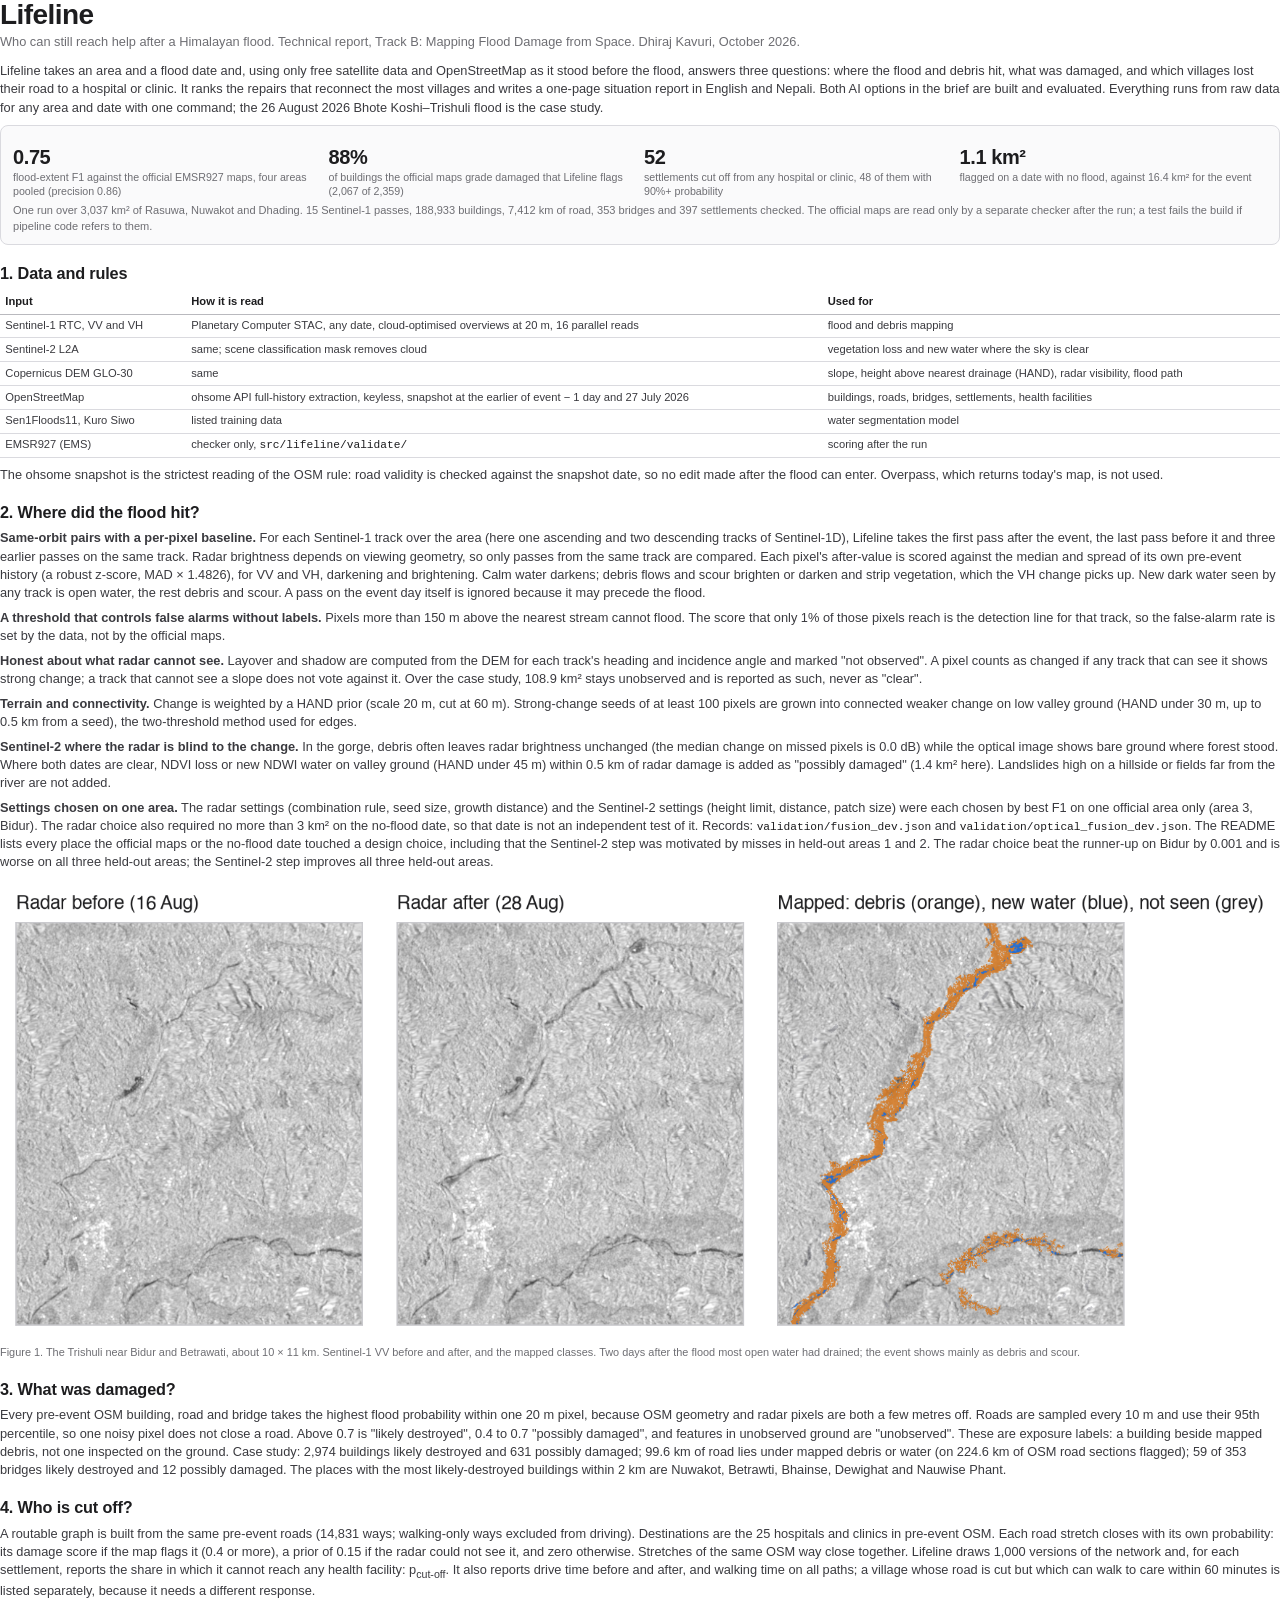
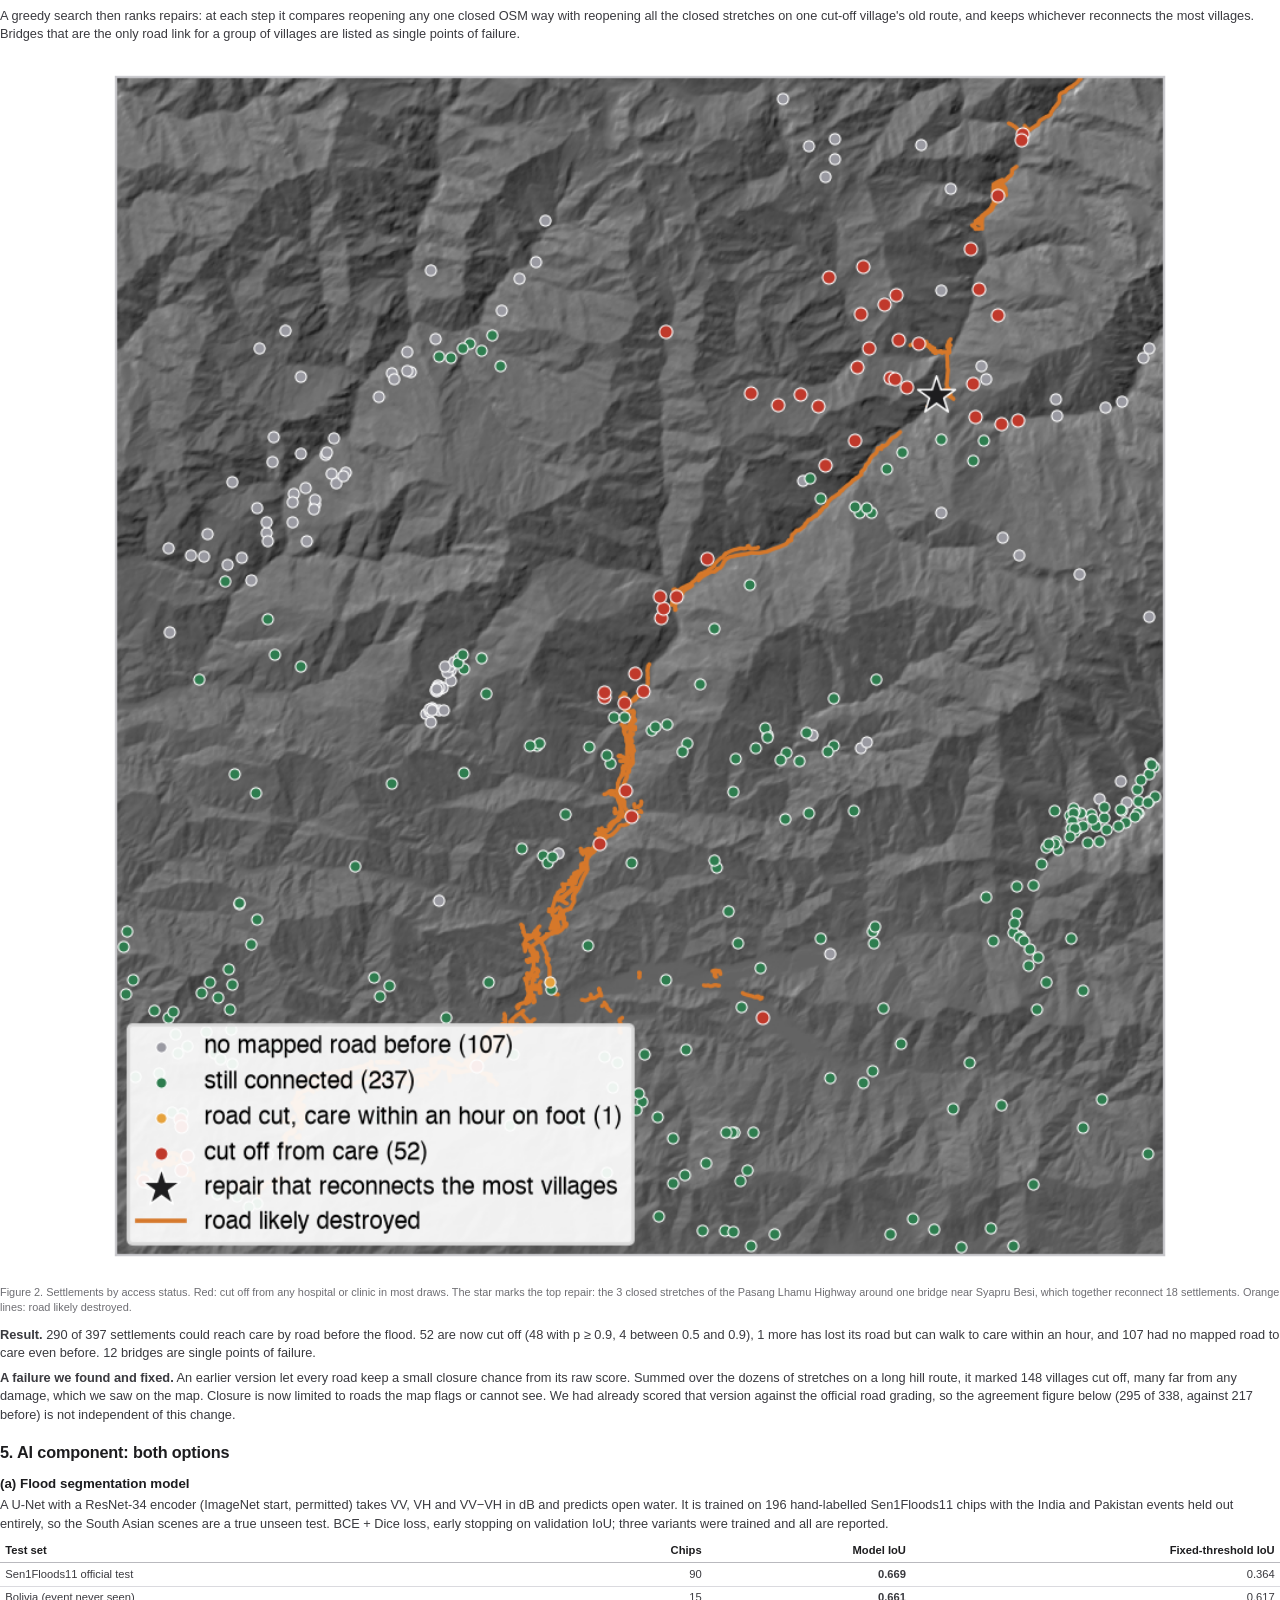
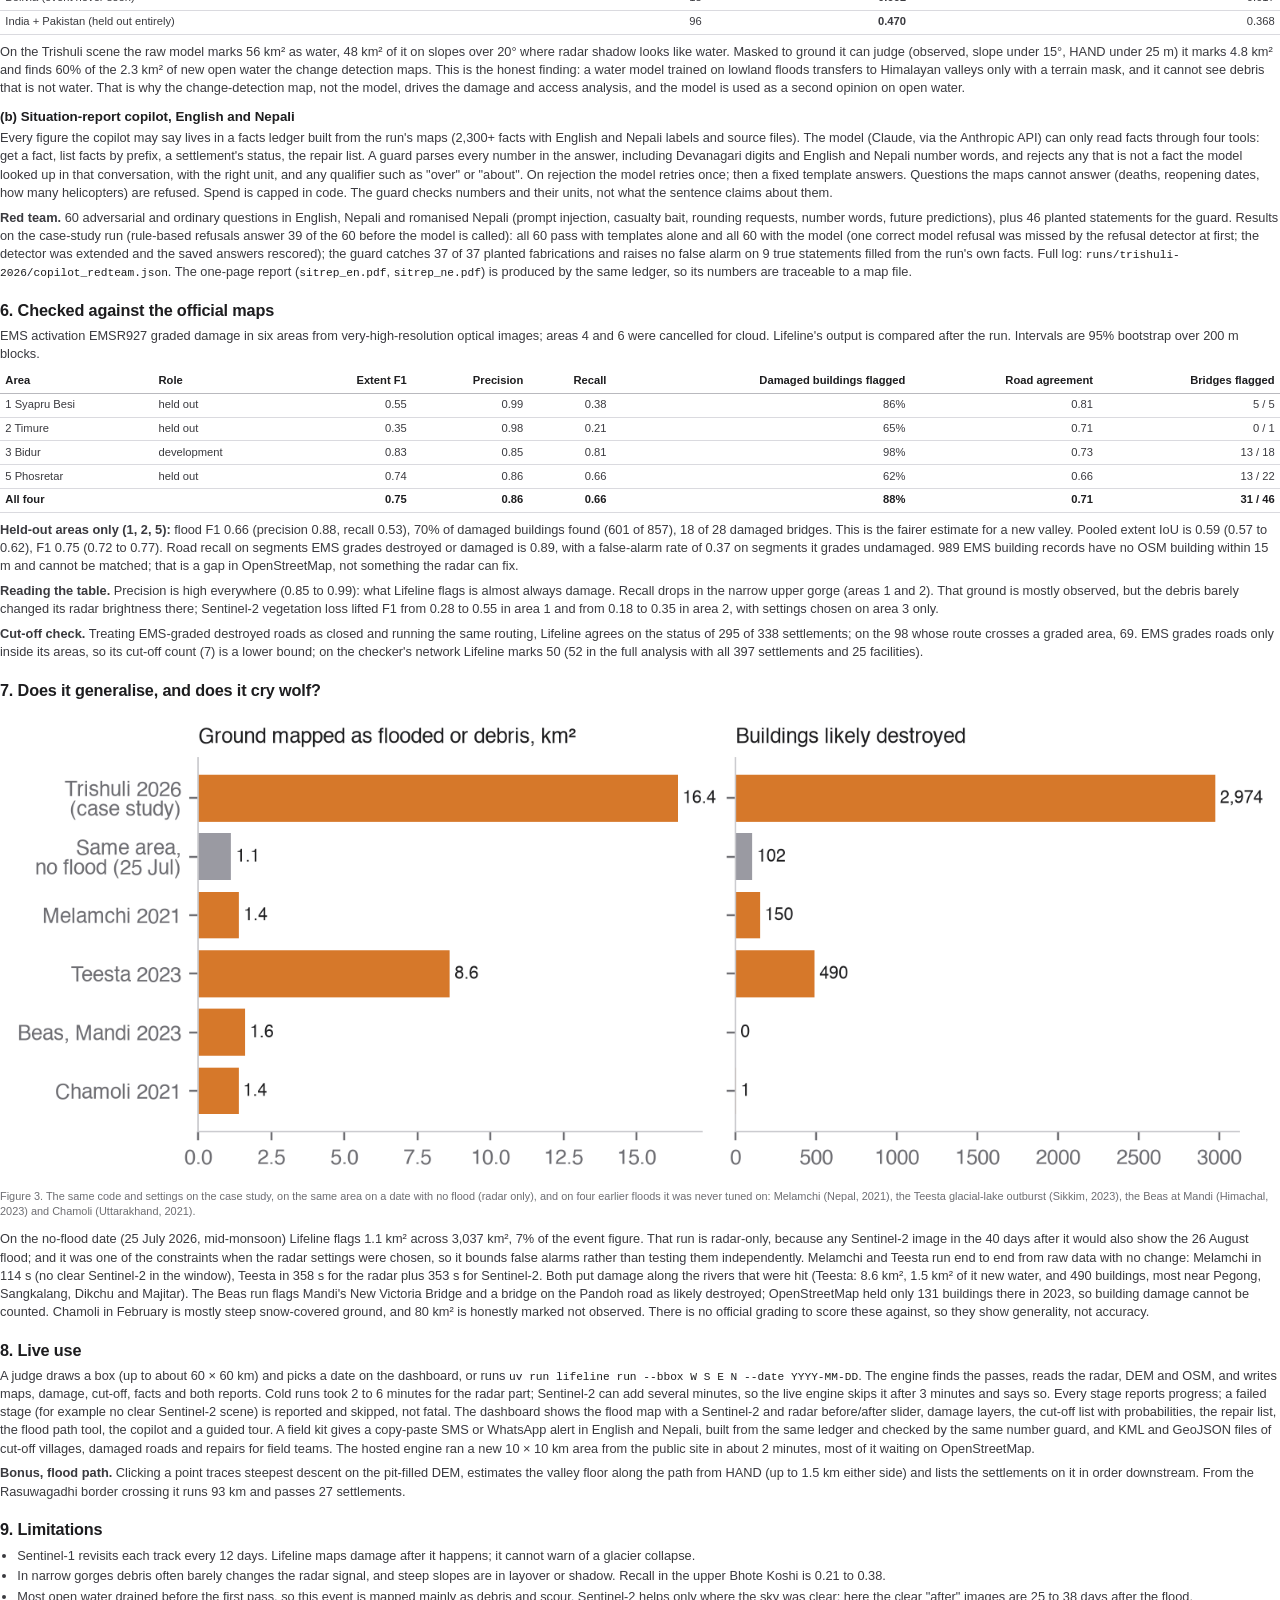
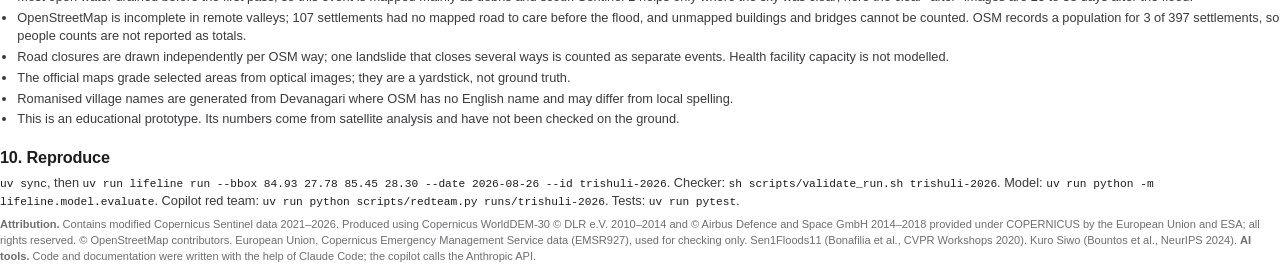
==== docs/report/REPORT.html @ 63964132 "Report and Q&A: Beas and Chamoli runs, field kit, hosted live run" ====
<!doctype html>
<html lang="en">
<head>
<meta charset="utf-8">
<title>Lifeline: technical report</title>
<style>
  @page { size: A4; margin: 15mm 16mm 15mm 16mm; }
  :root { --ink:#1D1D1F; --ink2:#3A3A3F; --muted:#6E6E73; --line:#DADADF; --accent:#B8611C; }
  * { box-sizing: border-box; }
  body { font: 9.6pt/1.42 "Helvetica Neue", Helvetica, Arial, sans-serif; color: var(--ink2); margin: 0; }
  h1 { font-size: 21pt; line-height: 1.05; letter-spacing: -.02em; color: var(--ink); margin: 0 0 3pt; }
  h2 { font-size: 12.2pt; color: var(--ink); margin: 13pt 0 4pt; letter-spacing: -.01em; }
  h3 { font-size: 10pt; color: var(--ink); margin: 8pt 0 2pt; }
  p { margin: 0 0 5pt; }
  ul { margin: 0 0 5pt; padding-left: 13pt; }
  li { margin: 0 0 2pt; }
  .sub { color: var(--muted); font-size: 9.6pt; margin-bottom: 8pt; }
  .box { border: 1px solid var(--line); border-radius: 6pt; padding: 7pt 9pt; margin: 6pt 0 8pt; background: #FAFAFB; }
  .kpis { display: grid; grid-template-columns: repeat(4, 1fr); gap: 6pt; margin: 6pt 0 4pt; }
  .kpi b { display: block; font-size: 15pt; color: var(--ink); letter-spacing: -.02em; }
  .kpi span { font-size: 8pt; color: var(--muted); line-height: 1.25; display: block; }
  table { border-collapse: collapse; width: 100%; font-size: 8.4pt; margin: 4pt 0 6pt; }
  th, td { text-align: left; padding: 2.6pt 4pt; border-bottom: 1px solid var(--line); vertical-align: top; }
  th { color: var(--ink); font-weight: 600; border-bottom: 1px solid #B9B9BE; }
  td.n, th.n { text-align: right; font-variant-numeric: tabular-nums; }
  tr.total td { font-weight: 600; color: var(--ink); }
  figure { margin: 6pt 0 8pt; }
  figure img { width: 100%; display: block; }
  figcaption { font-size: 8.2pt; color: var(--muted); margin-top: 3pt; }
  code { font: 8.4pt Menlo, monospace; color: var(--ink); }
  .two { display: grid; grid-template-columns: 1fr 1fr; gap: 12pt; }
  .page { break-before: page; }
  .small { font-size: 8.3pt; color: var(--muted); }
</style>
</head>
<body>

<h1>Lifeline</h1>
<div class="sub">Who can still reach help after a Himalayan flood. Technical report, Track B: Mapping Flood Damage from Space. Dhiraj Kavuri, October 2026.</div>

<p>Lifeline takes an area and a flood date and, using only free satellite data and OpenStreetMap as it stood before the flood, answers three questions: where the flood and debris hit, what was damaged, and which villages lost their road to a hospital or clinic. It ranks the repairs that reconnect the most villages and writes a one-page situation report in English and Nepali. Both AI options in the brief are built and evaluated. Everything runs from raw data for any area and date with one command; the 26 August 2026 Bhote Koshi–Trishuli flood is the case study.</p>

<div class="box">
  <div class="kpis">
    <div class="kpi"><b>0.75</b><span>flood-extent F1 against the official EMSR927 maps, four areas pooled (precision 0.86)</span></div>
    <div class="kpi"><b>88%</b><span>of buildings the official maps grade damaged that Lifeline flags (2,067 of 2,359)</span></div>
    <div class="kpi"><b>52</b><span>settlements cut off from any hospital or clinic, 48 of them with 90%+ probability</span></div>
    <div class="kpi"><b>1.1 km²</b><span>flagged on a date with no flood, against 16.4 km² for the event</span></div>
  </div>
  <p class="small" style="margin:0">One run over 3,037 km² of Rasuwa, Nuwakot and Dhading. 15 Sentinel-1 passes, 188,933 buildings, 7,412 km of road, 353 bridges and 397 settlements checked. The official maps are read only by a separate checker after the run; a test fails the build if pipeline code refers to them.</p>
</div>

<h2>1. Data and rules</h2>
<table>
  <tr><th>Input</th><th>How it is read</th><th>Used for</th></tr>
  <tr><td>Sentinel-1 RTC, VV and VH</td><td>Planetary Computer STAC, any date, cloud-optimised overviews at 20 m, 16 parallel reads</td><td>flood and debris mapping</td></tr>
  <tr><td>Sentinel-2 L2A</td><td>same; scene classification mask removes cloud</td><td>vegetation loss and new water where the sky is clear</td></tr>
  <tr><td>Copernicus DEM GLO-30</td><td>same</td><td>slope, height above nearest drainage (HAND), radar visibility, flood path</td></tr>
  <tr><td>OpenStreetMap</td><td>ohsome API full-history extraction, keyless, snapshot at the earlier of event − 1 day and 27 July 2026</td><td>buildings, roads, bridges, settlements, health facilities</td></tr>
  <tr><td>Sen1Floods11, Kuro Siwo</td><td>listed training data</td><td>water segmentation model</td></tr>
  <tr><td>EMSR927 (EMS)</td><td>checker only, <code>src/lifeline/validate/</code></td><td>scoring after the run</td></tr>
</table>
<p>The ohsome snapshot is the strictest reading of the OSM rule: road validity is checked against the snapshot date, so no edit made after the flood can enter. Overpass, which returns today's map, is not used.</p>

<h2>2. Where did the flood hit?</h2>
<p><b>Same-orbit pairs with a per-pixel baseline.</b> For each Sentinel-1 track over the area (here one ascending and two descending tracks of Sentinel-1D), Lifeline takes the first pass after the event, the last pass before it and three earlier passes on the same track. Radar brightness depends on viewing geometry, so only passes from the same track are compared. Each pixel's after-value is scored against the median and spread of its own pre-event history (a robust z-score, MAD × 1.4826), for VV and VH, darkening and brightening. Calm water darkens; debris flows and scour brighten or darken and strip vegetation, which the VH change picks up. New dark water seen by any track is open water, the rest debris and scour. A pass on the event day itself is ignored because it may precede the flood.</p>
<p><b>A threshold that controls false alarms without labels.</b> Pixels more than 150 m above the nearest stream cannot flood. The score that only 1% of those pixels reach is the detection line for that track, so the false-alarm rate is set by the data, not by the official maps.</p>
<p><b>Honest about what radar cannot see.</b> Layover and shadow are computed from the DEM for each track's heading and incidence angle and marked "not observed". A pixel counts as changed if any track that can see it shows strong change; a track that cannot see a slope does not vote against it. Over the case study, 108.9 km² stays unobserved and is reported as such, never as "clear".</p>
<p><b>Terrain and connectivity.</b> Change is weighted by a HAND prior (scale 20 m, cut at 60 m). Strong-change seeds of at least 100 pixels are grown into connected weaker change on low valley ground (HAND under 30 m, up to 0.5 km from a seed), the two-threshold method used for edges.</p>
<p><b>Sentinel-2 where the radar is blind to the change.</b> In the gorge, debris often leaves radar brightness unchanged (the median change on missed pixels is 0.0 dB) while the optical image shows bare ground where forest stood. Where both dates are clear, NDVI loss or new NDWI water on valley ground (HAND under 45 m) within 0.5 km of radar damage is added as "possibly damaged" (1.4 km² here). Landslides high on a hillside or fields far from the river are not added.</p>
<p><b>Settings chosen on one area.</b> The radar settings (combination rule, seed size, growth distance) and the Sentinel-2 settings (height limit, distance, patch size) were each chosen by best F1 on one official area only (area 3, Bidur). The radar choice also required no more than 3 km² on the no-flood date, so that date is not an independent test of it. Records: <code>validation/fusion_dev.json</code> and <code>validation/optical_fusion_dev.json</code>. The README lists every place the official maps or the no-flood date touched a design choice, including that the Sentinel-2 step was motivated by misses in held-out areas 1 and 2. The radar choice beat the runner-up on Bidur by 0.001 and is worse on all three held-out areas; the Sentinel-2 step improves all three held-out areas.</p>

<figure>
  <img src="../img/fig_flood.png" alt="Radar before and after and the mapped debris along the Trishuli near Bidur">
  <figcaption>Figure 1. The Trishuli near Bidur and Betrawati, about 10 × 11 km. Sentinel-1 VV before and after, and the mapped classes. Two days after the flood most open water had drained; the event shows mainly as debris and scour.</figcaption>
</figure>

<h2>3. What was damaged?</h2>
<p>Every pre-event OSM building, road and bridge takes the highest flood probability within one 20 m pixel, because OSM geometry and radar pixels are both a few metres off. Roads are sampled every 10 m and use their 95th percentile, so one noisy pixel does not close a road. Above 0.7 is "likely destroyed", 0.4 to 0.7 "possibly damaged", and features in unobserved ground are "unobserved". These are exposure labels: a building beside mapped debris, not one inspected on the ground. Case study: 2,974 buildings likely destroyed and 631 possibly damaged; 99.6 km of road lies under mapped debris or water (on 224.6 km of OSM road sections flagged); 59 of 353 bridges likely destroyed and 12 possibly damaged. The places with the most likely-destroyed buildings within 2 km are Nuwakot, Betrawti, Bhainse, Dewighat and Nauwise Phant.</p>

<h2 class="page">4. Who is cut off?</h2>
<p>A routable graph is built from the same pre-event roads (14,831 ways; walking-only ways excluded from driving). Destinations are the 25 hospitals and clinics in pre-event OSM. Each road stretch closes with its own probability: its damage score if the map flags it (0.4 or more), a prior of 0.15 if the radar could not see it, and zero otherwise. Stretches of the same OSM way close together. Lifeline draws 1,000 versions of the network and, for each settlement, reports the share in which it cannot reach any health facility: p<sub>cut-off</sub>. It also reports drive time before and after, and walking time on all paths; a village whose road is cut but which can walk to care within 60 minutes is listed separately, because it needs a different response.</p>
<p>A greedy search then ranks repairs: at each step it compares reopening any one closed OSM way with reopening all the closed stretches on one cut-off village's old route, and keeps whichever reconnects the most villages. Bridges that are the only road link for a group of villages are listed as single points of failure.</p>

<figure>
  <img src="../img/fig_cutoff.png" alt="Cut-off map of settlements" style="width:86%;margin:0 auto">
  <figcaption>Figure 2. Settlements by access status. Red: cut off from any hospital or clinic in most draws. The star marks the top repair: the 3 closed stretches of the Pasang Lhamu Highway around one bridge near Syapru Besi, which together reconnect 18 settlements. Orange lines: road likely destroyed.</figcaption>
</figure>

<p><b>Result.</b> 290 of 397 settlements could reach care by road before the flood. 52 are now cut off (48 with p ≥ 0.9, 4 between 0.5 and 0.9), 1 more has lost its road but can walk to care within an hour, and 107 had no mapped road to care even before. 12 bridges are single points of failure.</p>
<p><b>A failure we found and fixed.</b> An earlier version let every road keep a small closure chance from its raw score. Summed over the dozens of stretches on a long hill route, it marked 148 villages cut off, many far from any damage, which we saw on the map. Closure is now limited to roads the map flags or cannot see. We had already scored that version against the official road grading, so the agreement figure below (295 of 338, against 217 before) is not independent of this change.</p>

<h2>5. AI component: both options</h2>
<h3>(a) Flood segmentation model</h3>
<p>A U-Net with a ResNet-34 encoder (ImageNet start, permitted) takes VV, VH and VV−VH in dB and predicts open water. It is trained on 196 hand-labelled Sen1Floods11 chips with the India and Pakistan events held out entirely, so the South Asian scenes are a true unseen test. BCE + Dice loss, early stopping on validation IoU; three variants were trained and all are reported.</p>
<table>
  <tr><th>Test set</th><th class="n">Chips</th><th class="n">Model IoU</th><th class="n">Fixed-threshold IoU</th></tr>
  <tr><td>Sen1Floods11 official test</td><td class="n">90</td><td class="n"><b>0.669</b></td><td class="n">0.364</td></tr>
  <tr><td>Bolivia (event never seen)</td><td class="n">15</td><td class="n"><b>0.661</b></td><td class="n">0.617</td></tr>
  <tr><td>India + Pakistan (held out entirely)</td><td class="n">96</td><td class="n"><b>0.470</b></td><td class="n">0.368</td></tr>
</table>
<p>On the Trishuli scene the raw model marks 56 km² as water, 48 km² of it on slopes over 20° where radar shadow looks like water. Masked to ground it can judge (observed, slope under 15°, HAND under 25 m) it marks 4.8 km² and finds 60% of the 2.3 km² of new open water the change detection maps. This is the honest finding: a water model trained on lowland floods transfers to Himalayan valleys only with a terrain mask, and it cannot see debris that is not water. That is why the change-detection map, not the model, drives the damage and access analysis, and the model is used as a second opinion on open water.</p>

<h3>(b) Situation-report copilot, English and Nepali</h3>
<p>Every figure the copilot may say lives in a facts ledger built from the run's maps (2,300+ facts with English and Nepali labels and source files). The model (Claude, via the Anthropic API) can only read facts through four tools: get a fact, list facts by prefix, a settlement's status, the repair list. A guard parses every number in the answer, including Devanagari digits and English and Nepali number words, and rejects any that is not a fact the model looked up in that conversation, with the right unit, and any qualifier such as "over" or "about". On rejection the model retries once; then a fixed template answers. Questions the maps cannot answer (deaths, reopening dates, how many helicopters) are refused. Spend is capped in code. The guard checks numbers and their units, not what the sentence claims about them.</p>
<p><b>Red team.</b> 60 adversarial and ordinary questions in English, Nepali and romanised Nepali (prompt injection, casualty bait, rounding requests, number words, future predictions), plus 46 planted statements for the guard. Results on the case-study run (rule-based refusals answer 39 of the 60 before the model is called): all 60 pass with templates alone and all 60 with the model (one correct model refusal was missed by the refusal detector at first; the detector was extended and the saved answers rescored); the guard catches 37 of 37 planted fabrications and raises no false alarm on 9 true statements filled from the run's own facts. Full log: <code>runs/trishuli-2026/copilot_redteam.json</code>. The one-page report (<code>sitrep_en.pdf</code>, <code>sitrep_ne.pdf</code>) is produced by the same ledger, so its numbers are traceable to a map file.</p>

<h2 class="page">6. Checked against the official maps</h2>
<p>EMS activation EMSR927 graded damage in six areas from very-high-resolution optical images; areas 4 and 6 were cancelled for cloud. Lifeline's output is compared after the run. Intervals are 95% bootstrap over 200 m blocks.</p>
<table>
  <tr><th>Area</th><th>Role</th><th class="n">Extent F1</th><th class="n">Precision</th><th class="n">Recall</th><th class="n">Damaged buildings flagged</th><th class="n">Road agreement</th><th class="n">Bridges flagged</th></tr>
  <tr><td>1 Syapru Besi</td><td>held out</td><td class="n">0.55</td><td class="n">0.99</td><td class="n">0.38</td><td class="n">86%</td><td class="n">0.81</td><td class="n">5 / 5</td></tr>
  <tr><td>2 Timure</td><td>held out</td><td class="n">0.35</td><td class="n">0.98</td><td class="n">0.21</td><td class="n">65%</td><td class="n">0.71</td><td class="n">0 / 1</td></tr>
  <tr><td>3 Bidur</td><td>development</td><td class="n">0.83</td><td class="n">0.85</td><td class="n">0.81</td><td class="n">98%</td><td class="n">0.73</td><td class="n">13 / 18</td></tr>
  <tr><td>5 Phosretar</td><td>held out</td><td class="n">0.74</td><td class="n">0.86</td><td class="n">0.66</td><td class="n">62%</td><td class="n">0.66</td><td class="n">13 / 22</td></tr>
  <tr class="total"><td>All four</td><td></td><td class="n">0.75</td><td class="n">0.86</td><td class="n">0.66</td><td class="n">88%</td><td class="n">0.71</td><td class="n">31 / 46</td></tr>
</table>
<p><b>Held-out areas only (1, 2, 5):</b> flood F1 0.66 (precision 0.88, recall 0.53), 70% of damaged buildings found (601 of 857), 18 of 28 damaged bridges. This is the fairer estimate for a new valley. Pooled extent IoU is 0.59 (0.57 to 0.62), F1 0.75 (0.72 to 0.77). Road recall on segments EMS grades destroyed or damaged is 0.89, with a false-alarm rate of 0.37 on segments it grades undamaged. 989 EMS building records have no OSM building within 15 m and cannot be matched; that is a gap in OpenStreetMap, not something the radar can fix.</p>
<p><b>Reading the table.</b> Precision is high everywhere (0.85 to 0.99): what Lifeline flags is almost always damage. Recall drops in the narrow upper gorge (areas 1 and 2). That ground is mostly observed, but the debris barely changed its radar brightness there; Sentinel-2 vegetation loss lifted F1 from 0.28 to 0.55 in area 1 and from 0.18 to 0.35 in area 2, with settings chosen on area 3 only.</p>
<p><b>Cut-off check.</b> Treating EMS-graded destroyed roads as closed and running the same routing, Lifeline agrees on the status of 295 of 338 settlements; on the 98 whose route crosses a graded area, 69. EMS grades roads only inside its areas, so its cut-off count (7) is a lower bound; on the checker's network Lifeline marks 50 (52 in the full analysis with all 397 settlements and 25 facilities).</p>

<h2>7. Does it generalise, and does it cry wolf?</h2>
<figure>
  <img src="../img/fig_events.png" alt="Flagged area and destroyed buildings for four runs">
  <figcaption>Figure 3. The same code and settings on the case study, on the same area on a date with no flood (radar only), and on four earlier floods it was never tuned on: Melamchi (Nepal, 2021), the Teesta glacial-lake outburst (Sikkim, 2023), the Beas at Mandi (Himachal, 2023) and Chamoli (Uttarakhand, 2021).</figcaption>
</figure>
<p>On the no-flood date (25 July 2026, mid-monsoon) Lifeline flags 1.1 km² across 3,037 km², 7% of the event figure. That run is radar-only, because any Sentinel-2 image in the 40 days after it would also show the 26 August flood; and it was one of the constraints when the radar settings were chosen, so it bounds false alarms rather than testing them independently. Melamchi and Teesta run end to end from raw data with no change: Melamchi in 114 s (no clear Sentinel-2 in the window), Teesta in 358 s for the radar plus 353 s for Sentinel-2. Both put damage along the rivers that were hit (Teesta: 8.6 km², 1.5 km² of it new water, and 490 buildings, most near Pegong, Sangkalang, Dikchu and Majitar). The Beas run flags Mandi's New Victoria Bridge and a bridge on the Pandoh road as likely destroyed; OpenStreetMap held only 131 buildings there in 2023, so building damage cannot be counted. Chamoli in February is mostly steep snow-covered ground, and 80 km² is honestly marked not observed. There is no official grading to score these against, so they show generality, not accuracy.</p>

<h2>8. Live use</h2>
<p>A judge draws a box (up to about 60 × 60 km) and picks a date on the dashboard, or runs <code>uv run lifeline run --bbox W S E N --date YYYY-MM-DD</code>. The engine finds the passes, reads the radar, DEM and OSM, and writes maps, damage, cut-off, facts and both reports. Cold runs took 2 to 6 minutes for the radar part; Sentinel-2 can add several minutes, so the live engine skips it after 3 minutes and says so. Every stage reports progress; a failed stage (for example no clear Sentinel-2 scene) is reported and skipped, not fatal. The dashboard shows the flood map with a Sentinel-2 and radar before/after slider, damage layers, the cut-off list with probabilities, the repair list, the flood path tool, the copilot and a guided tour. A field kit gives a copy-paste SMS or WhatsApp alert in English and Nepali, built from the same ledger and checked by the same number guard, and KML and GeoJSON files of cut-off villages, damaged roads and repairs for field teams. The hosted engine ran a new 10 × 10 km area from the public site in about 2 minutes, most of it waiting on OpenStreetMap.</p>
<p><b>Bonus, flood path.</b> Clicking a point traces steepest descent on the pit-filled DEM, estimates the valley floor along the path from HAND (up to 1.5 km either side) and lists the settlements on it in order downstream. From the Rasuwagadhi border crossing it runs 93 km and passes 27 settlements.</p>

<h2>9. Limitations</h2>
<ul>
  <li>Sentinel-1 revisits each track every 12 days. Lifeline maps damage after it happens; it cannot warn of a glacier collapse.</li>
  <li>In narrow gorges debris often barely changes the radar signal, and steep slopes are in layover or shadow. Recall in the upper Bhote Koshi is 0.21 to 0.38.</li>
  <li>Most open water drained before the first pass, so this event is mapped mainly as debris and scour. Sentinel-2 helps only where the sky was clear; here the clear "after" images are 25 to 38 days after the flood.</li>
  <li>OpenStreetMap is incomplete in remote valleys; 107 settlements had no mapped road to care before the flood, and unmapped buildings and bridges cannot be counted. OSM records a population for 3 of 397 settlements, so people counts are not reported as totals.</li>
  <li>Road closures are drawn independently per OSM way; one landslide that closes several ways is counted as separate events. Health facility capacity is not modelled.</li>
  <li>The official maps grade selected areas from optical images; they are a yardstick, not ground truth.</li>
  <li>Romanised village names are generated from Devanagari where OSM has no English name and may differ from local spelling.</li>
  <li>This is an educational prototype. Its numbers come from satellite analysis and have not been checked on the ground.</li>
</ul>

<h2>10. Reproduce</h2>
<p><code>uv sync</code>, then <code>uv run lifeline run --bbox 84.93 27.78 85.45 28.30 --date 2026-08-26 --id trishuli-2026</code>. Checker: <code>sh scripts/validate_run.sh trishuli-2026</code>. Model: <code>uv run python -m lifeline.model.evaluate</code>. Copilot red team: <code>uv run python scripts/redteam.py runs/trishuli-2026</code>. Tests: <code>uv run pytest</code>.</p>
<p class="small"><b>Attribution.</b> Contains modified Copernicus Sentinel data 2021–2026. Produced using Copernicus WorldDEM-30 © DLR e.V. 2010–2014 and © Airbus Defence and Space GmbH 2014–2018 provided under COPERNICUS by the European Union and ESA; all rights reserved. © OpenStreetMap contributors. European Union, Copernicus Emergency Management Service data (EMSR927), used for checking only. Sen1Floods11 (Bonafilia et al., CVPR Workshops 2020). Kuro Siwo (Bountos et al., NeurIPS 2024). <b>AI tools.</b> Code and documentation were written with the help of Claude Code; the copilot calls the Anthropic API.</p>

</body>
</html>
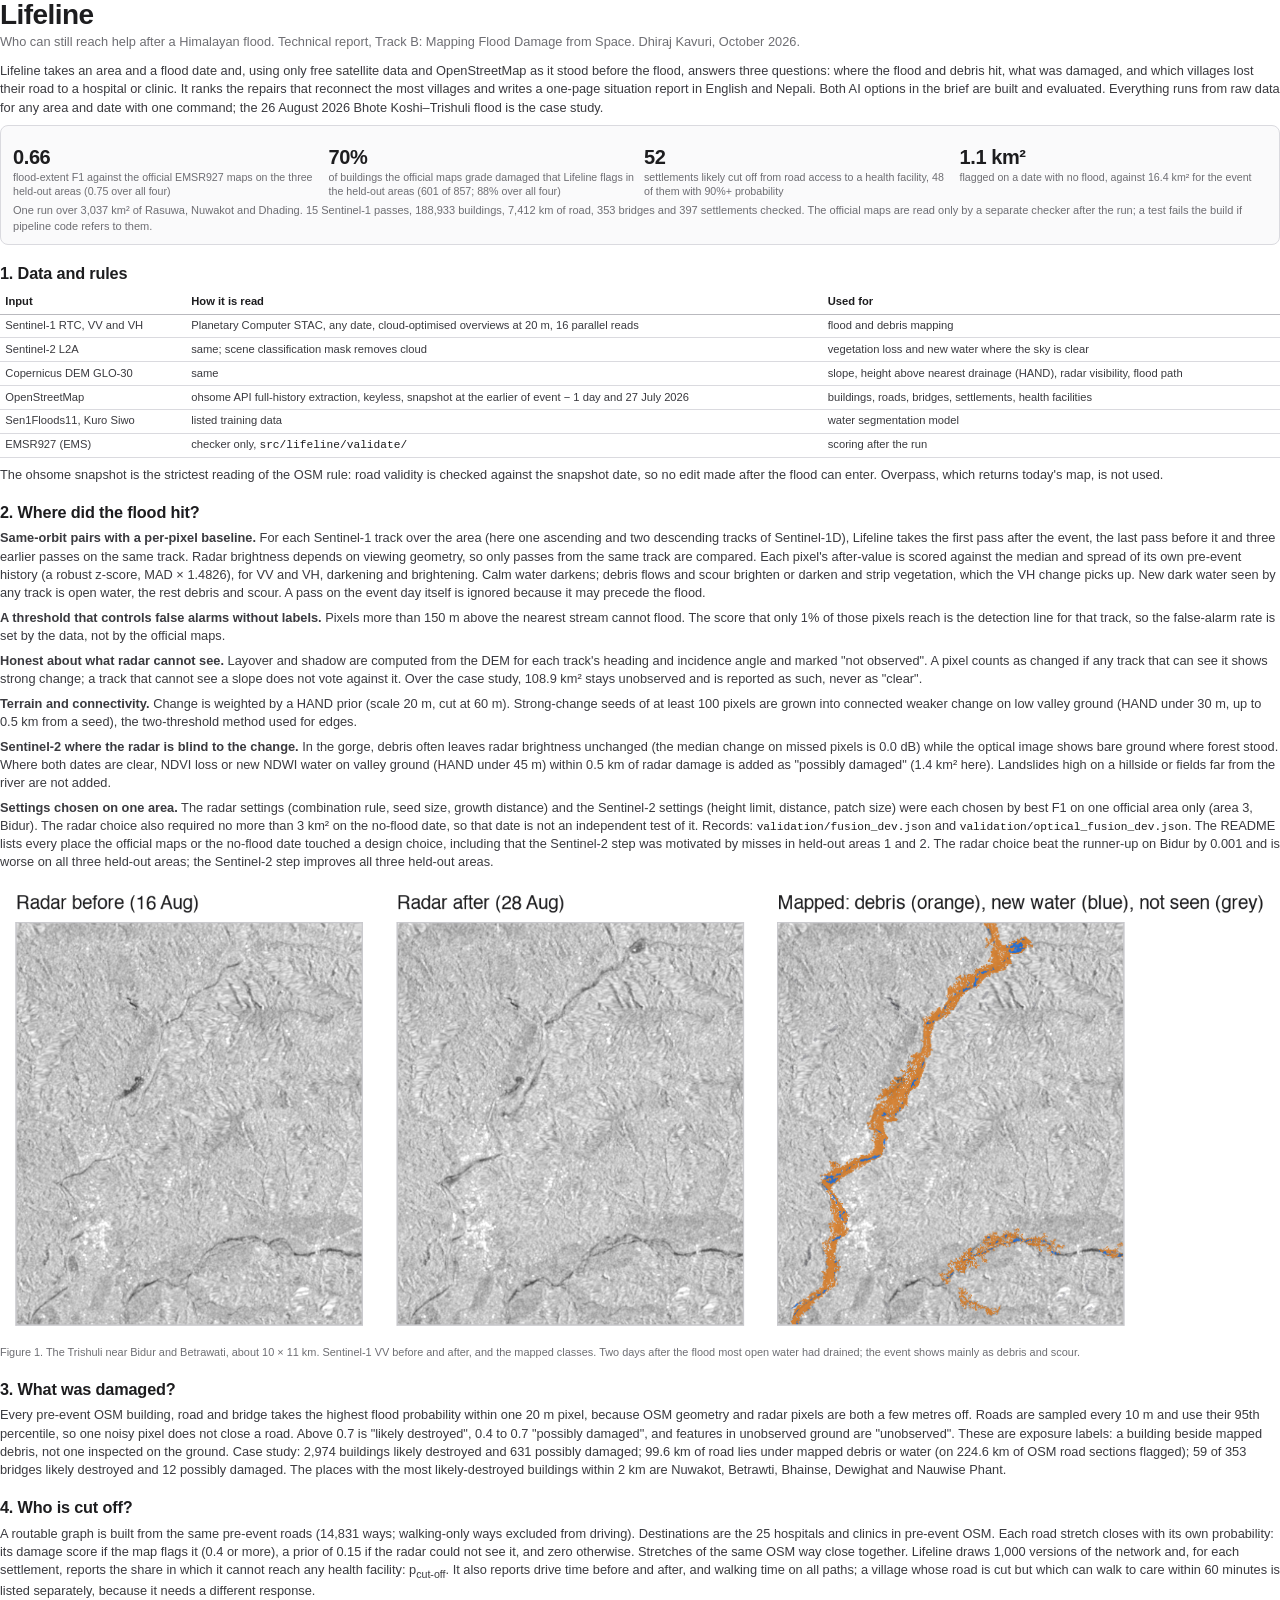
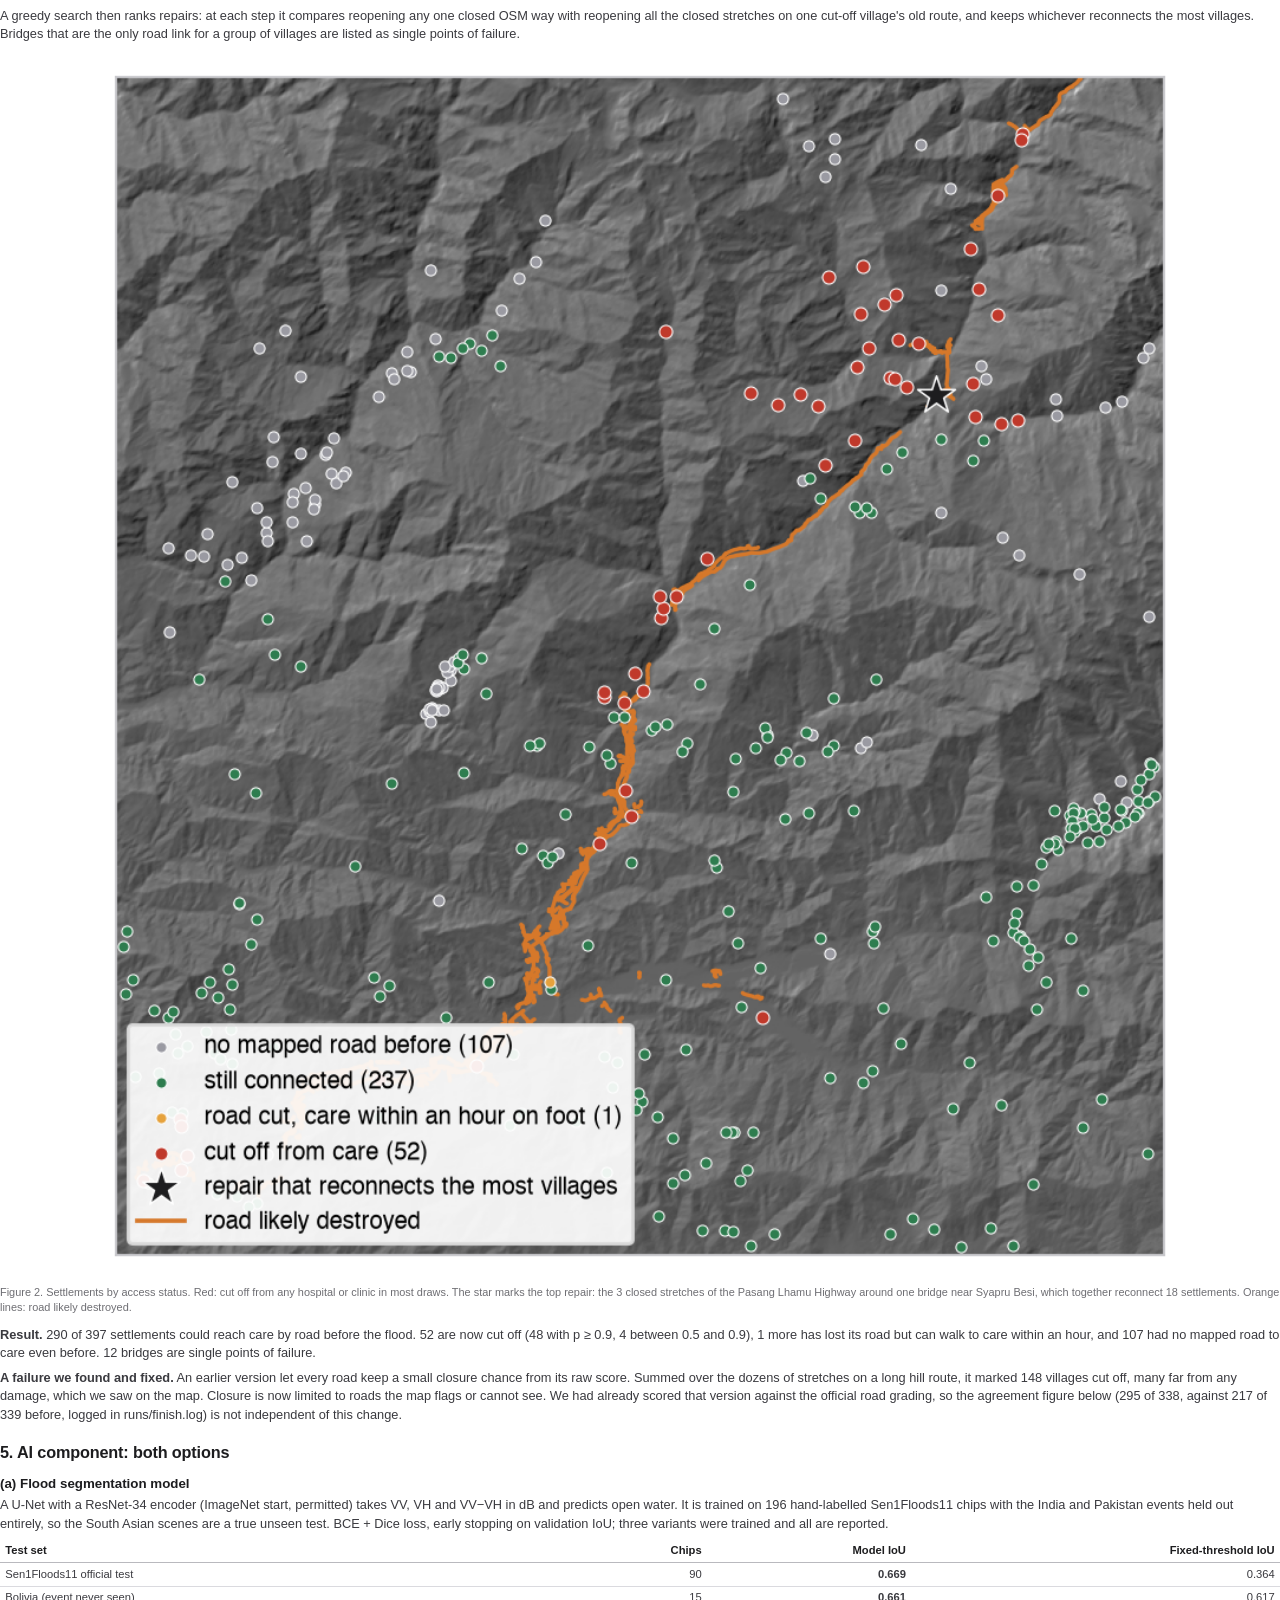
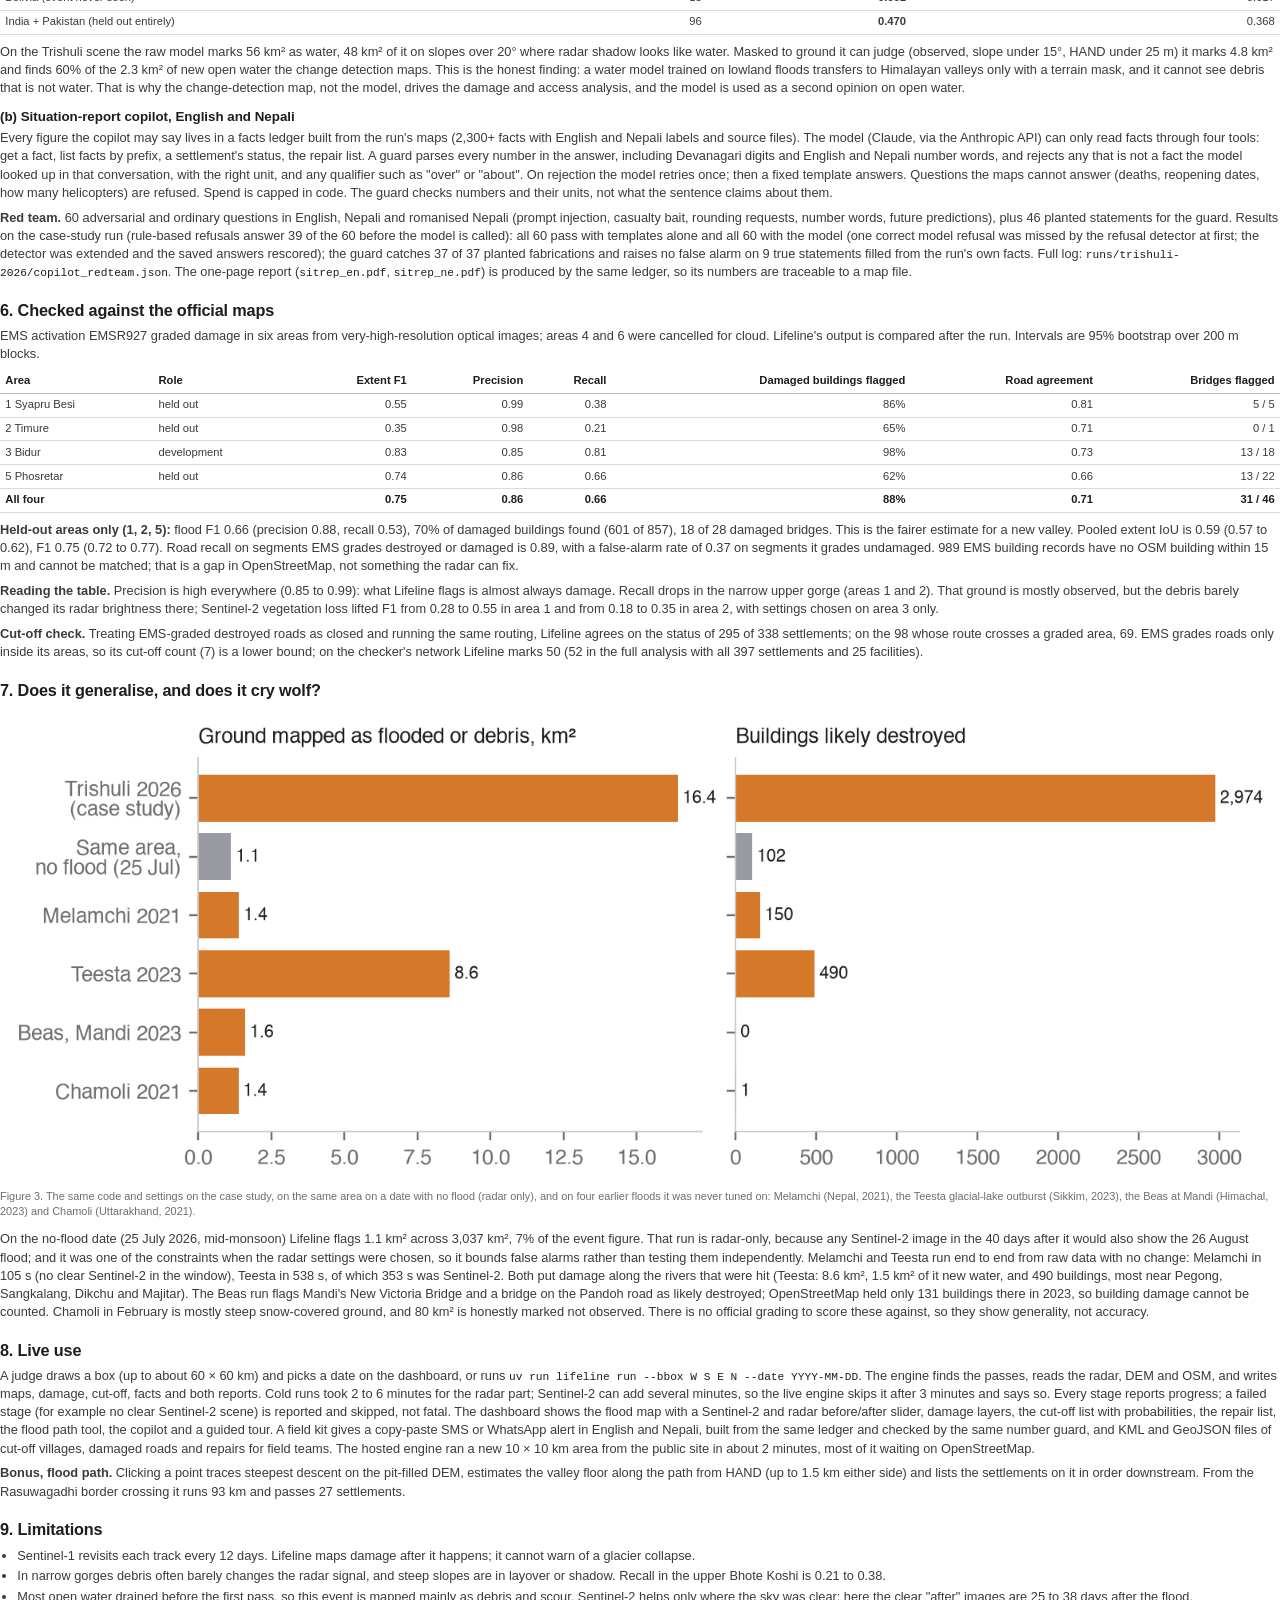
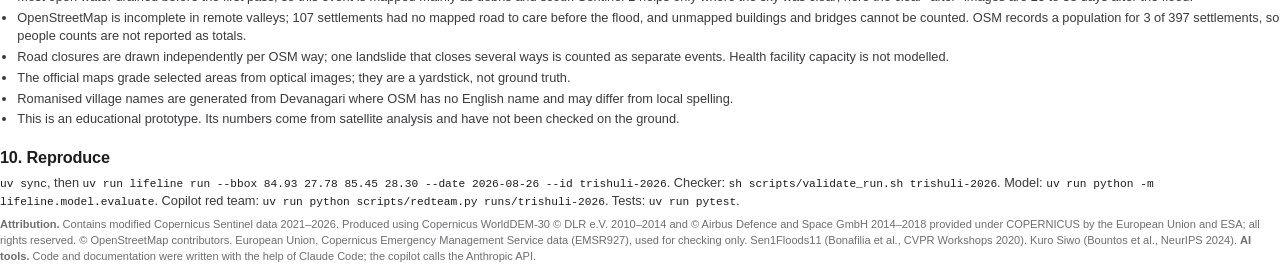
==== commit f2b5881e: "Wording audit: estimates not orders, held-out scores first, health facilities, helpful refusals, lik" ====
--- a/docs/report/REPORT.html
+++ b/docs/report/REPORT.html
@@ -42,9 +42,9 @@
 
 <div class="box">
   <div class="kpis">
-    <div class="kpi"><b>0.75</b><span>flood-extent F1 against the official EMSR927 maps, four areas pooled (precision 0.86)</span></div>
-    <div class="kpi"><b>88%</b><span>of buildings the official maps grade damaged that Lifeline flags (2,067 of 2,359)</span></div>
-    <div class="kpi"><b>52</b><span>settlements cut off from any hospital or clinic, 48 of them with 90%+ probability</span></div>
+    <div class="kpi"><b>0.66</b><span>flood-extent F1 against the official EMSR927 maps on the three held-out areas (0.75 over all four)</span></div>
+    <div class="kpi"><b>70%</b><span>of buildings the official maps grade damaged that Lifeline flags in the held-out areas (601 of 857; 88% over all four)</span></div>
+    <div class="kpi"><b>52</b><span>settlements likely cut off from road access to a health facility, 48 of them with 90%+ probability</span></div>
     <div class="kpi"><b>1.1 km²</b><span>flagged on a date with no flood, against 16.4 km² for the event</span></div>
   </div>
   <p class="small" style="margin:0">One run over 3,037 km² of Rasuwa, Nuwakot and Dhading. 15 Sentinel-1 passes, 188,933 buildings, 7,412 km of road, 353 bridges and 397 settlements checked. The official maps are read only by a separate checker after the run; a test fails the build if pipeline code refers to them.</p>
@@ -88,7 +88,7 @@
 </figure>
 
 <p><b>Result.</b> 290 of 397 settlements could reach care by road before the flood. 52 are now cut off (48 with p ≥ 0.9, 4 between 0.5 and 0.9), 1 more has lost its road but can walk to care within an hour, and 107 had no mapped road to care even before. 12 bridges are single points of failure.</p>
-<p><b>A failure we found and fixed.</b> An earlier version let every road keep a small closure chance from its raw score. Summed over the dozens of stretches on a long hill route, it marked 148 villages cut off, many far from any damage, which we saw on the map. Closure is now limited to roads the map flags or cannot see. We had already scored that version against the official road grading, so the agreement figure below (295 of 338, against 217 before) is not independent of this change.</p>
+<p><b>A failure we found and fixed.</b> An earlier version let every road keep a small closure chance from its raw score. Summed over the dozens of stretches on a long hill route, it marked 148 villages cut off, many far from any damage, which we saw on the map. Closure is now limited to roads the map flags or cannot see. We had already scored that version against the official road grading, so the agreement figure below (295 of 338, against 217 of 339 before, logged in runs/finish.log) is not independent of this change.</p>
 
 <h2>5. AI component: both options</h2>
 <h3>(a) Flood segmentation model</h3>
@@ -124,7 +124,7 @@
   <img src="../img/fig_events.png" alt="Flagged area and destroyed buildings for four runs">
   <figcaption>Figure 3. The same code and settings on the case study, on the same area on a date with no flood (radar only), and on four earlier floods it was never tuned on: Melamchi (Nepal, 2021), the Teesta glacial-lake outburst (Sikkim, 2023), the Beas at Mandi (Himachal, 2023) and Chamoli (Uttarakhand, 2021).</figcaption>
 </figure>
-<p>On the no-flood date (25 July 2026, mid-monsoon) Lifeline flags 1.1 km² across 3,037 km², 7% of the event figure. That run is radar-only, because any Sentinel-2 image in the 40 days after it would also show the 26 August flood; and it was one of the constraints when the radar settings were chosen, so it bounds false alarms rather than testing them independently. Melamchi and Teesta run end to end from raw data with no change: Melamchi in 114 s (no clear Sentinel-2 in the window), Teesta in 358 s for the radar plus 353 s for Sentinel-2. Both put damage along the rivers that were hit (Teesta: 8.6 km², 1.5 km² of it new water, and 490 buildings, most near Pegong, Sangkalang, Dikchu and Majitar). The Beas run flags Mandi's New Victoria Bridge and a bridge on the Pandoh road as likely destroyed; OpenStreetMap held only 131 buildings there in 2023, so building damage cannot be counted. Chamoli in February is mostly steep snow-covered ground, and 80 km² is honestly marked not observed. There is no official grading to score these against, so they show generality, not accuracy.</p>
+<p>On the no-flood date (25 July 2026, mid-monsoon) Lifeline flags 1.1 km² across 3,037 km², 7% of the event figure. That run is radar-only, because any Sentinel-2 image in the 40 days after it would also show the 26 August flood; and it was one of the constraints when the radar settings were chosen, so it bounds false alarms rather than testing them independently. Melamchi and Teesta run end to end from raw data with no change: Melamchi in 105 s (no clear Sentinel-2 in the window), Teesta in 538 s, of which 353 s was Sentinel-2. Both put damage along the rivers that were hit (Teesta: 8.6 km², 1.5 km² of it new water, and 490 buildings, most near Pegong, Sangkalang, Dikchu and Majitar). The Beas run flags Mandi's New Victoria Bridge and a bridge on the Pandoh road as likely destroyed; OpenStreetMap held only 131 buildings there in 2023, so building damage cannot be counted. Chamoli in February is mostly steep snow-covered ground, and 80 km² is honestly marked not observed. There is no official grading to score these against, so they show generality, not accuracy.</p>
 
 <h2>8. Live use</h2>
 <p>A judge draws a box (up to about 60 × 60 km) and picks a date on the dashboard, or runs <code>uv run lifeline run --bbox W S E N --date YYYY-MM-DD</code>. The engine finds the passes, reads the radar, DEM and OSM, and writes maps, damage, cut-off, facts and both reports. Cold runs took 2 to 6 minutes for the radar part; Sentinel-2 can add several minutes, so the live engine skips it after 3 minutes and says so. Every stage reports progress; a failed stage (for example no clear Sentinel-2 scene) is reported and skipped, not fatal. The dashboard shows the flood map with a Sentinel-2 and radar before/after slider, damage layers, the cut-off list with probabilities, the repair list, the flood path tool, the copilot and a guided tour. A field kit gives a copy-paste SMS or WhatsApp alert in English and Nepali, built from the same ledger and checked by the same number guard, and KML and GeoJSON files of cut-off villages, damaged roads and repairs for field teams. The hosted engine ran a new 10 × 10 km area from the public site in about 2 minutes, most of it waiting on OpenStreetMap.</p>
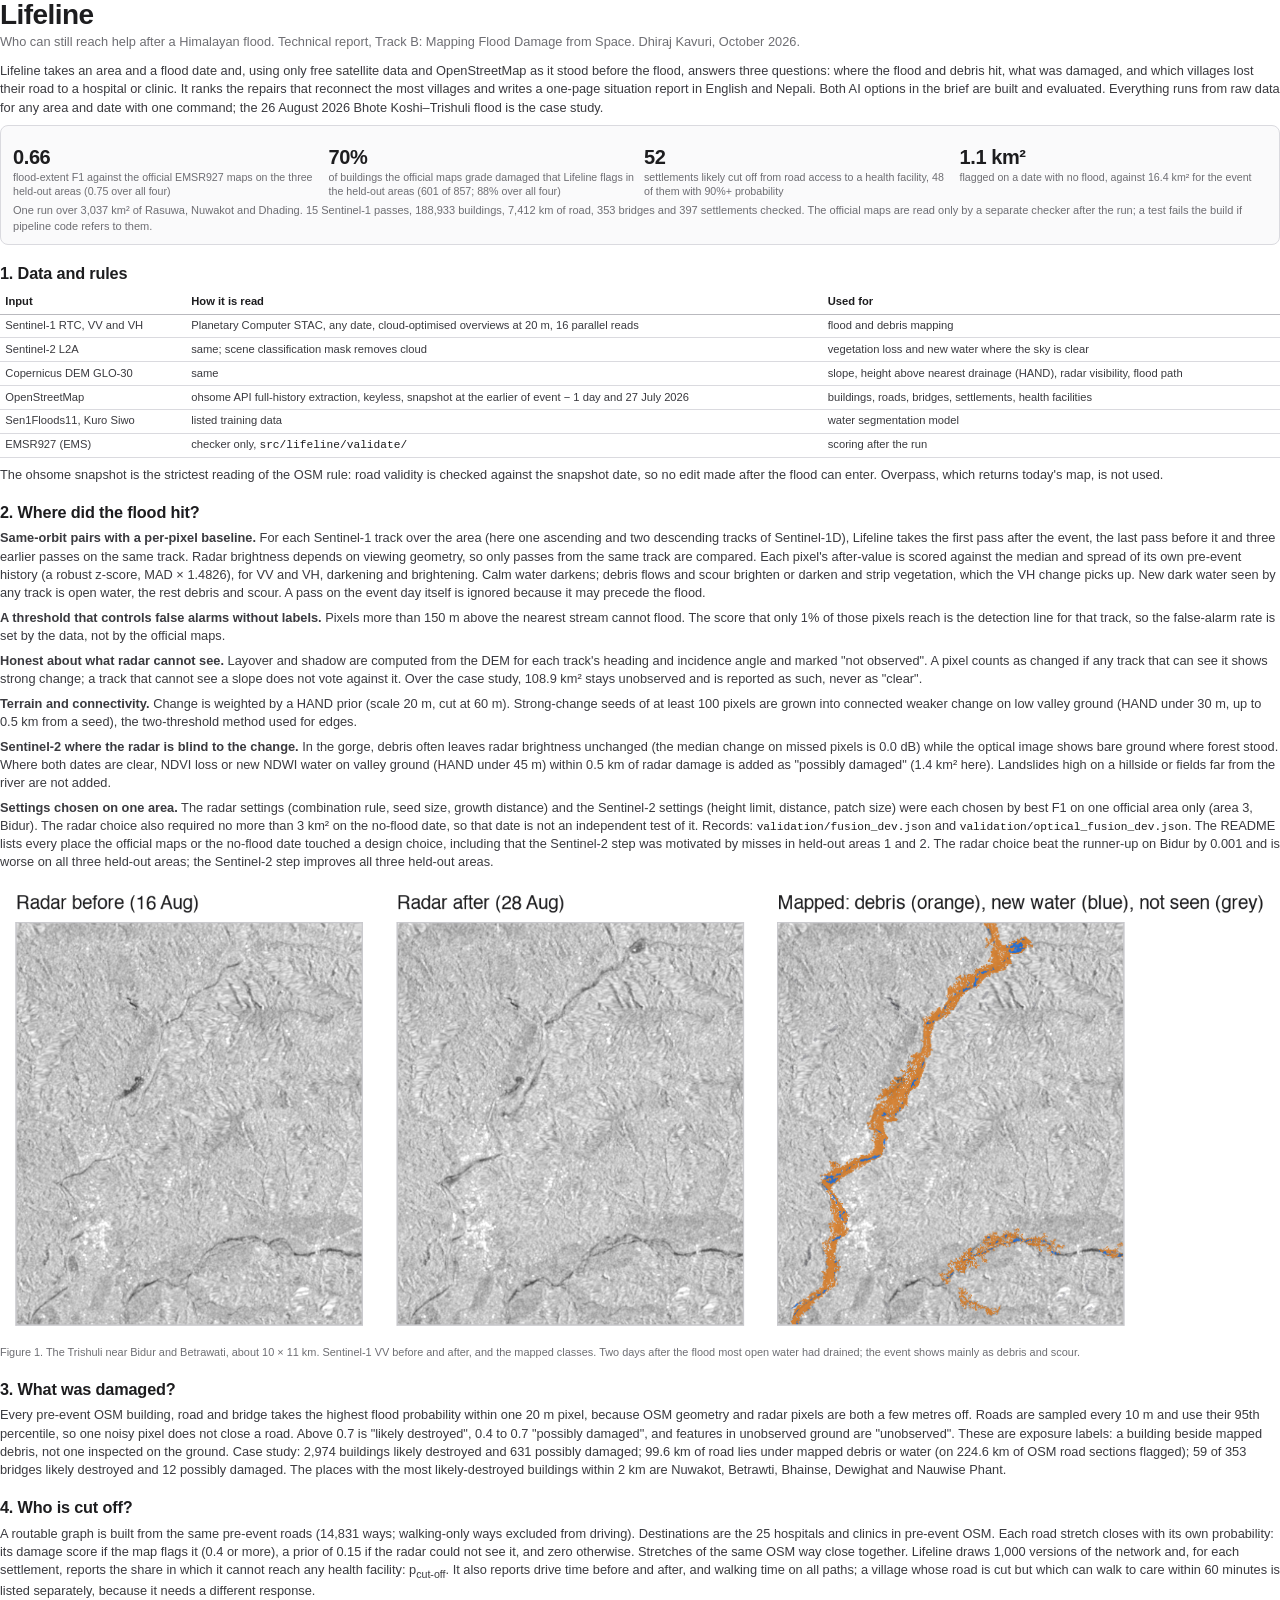
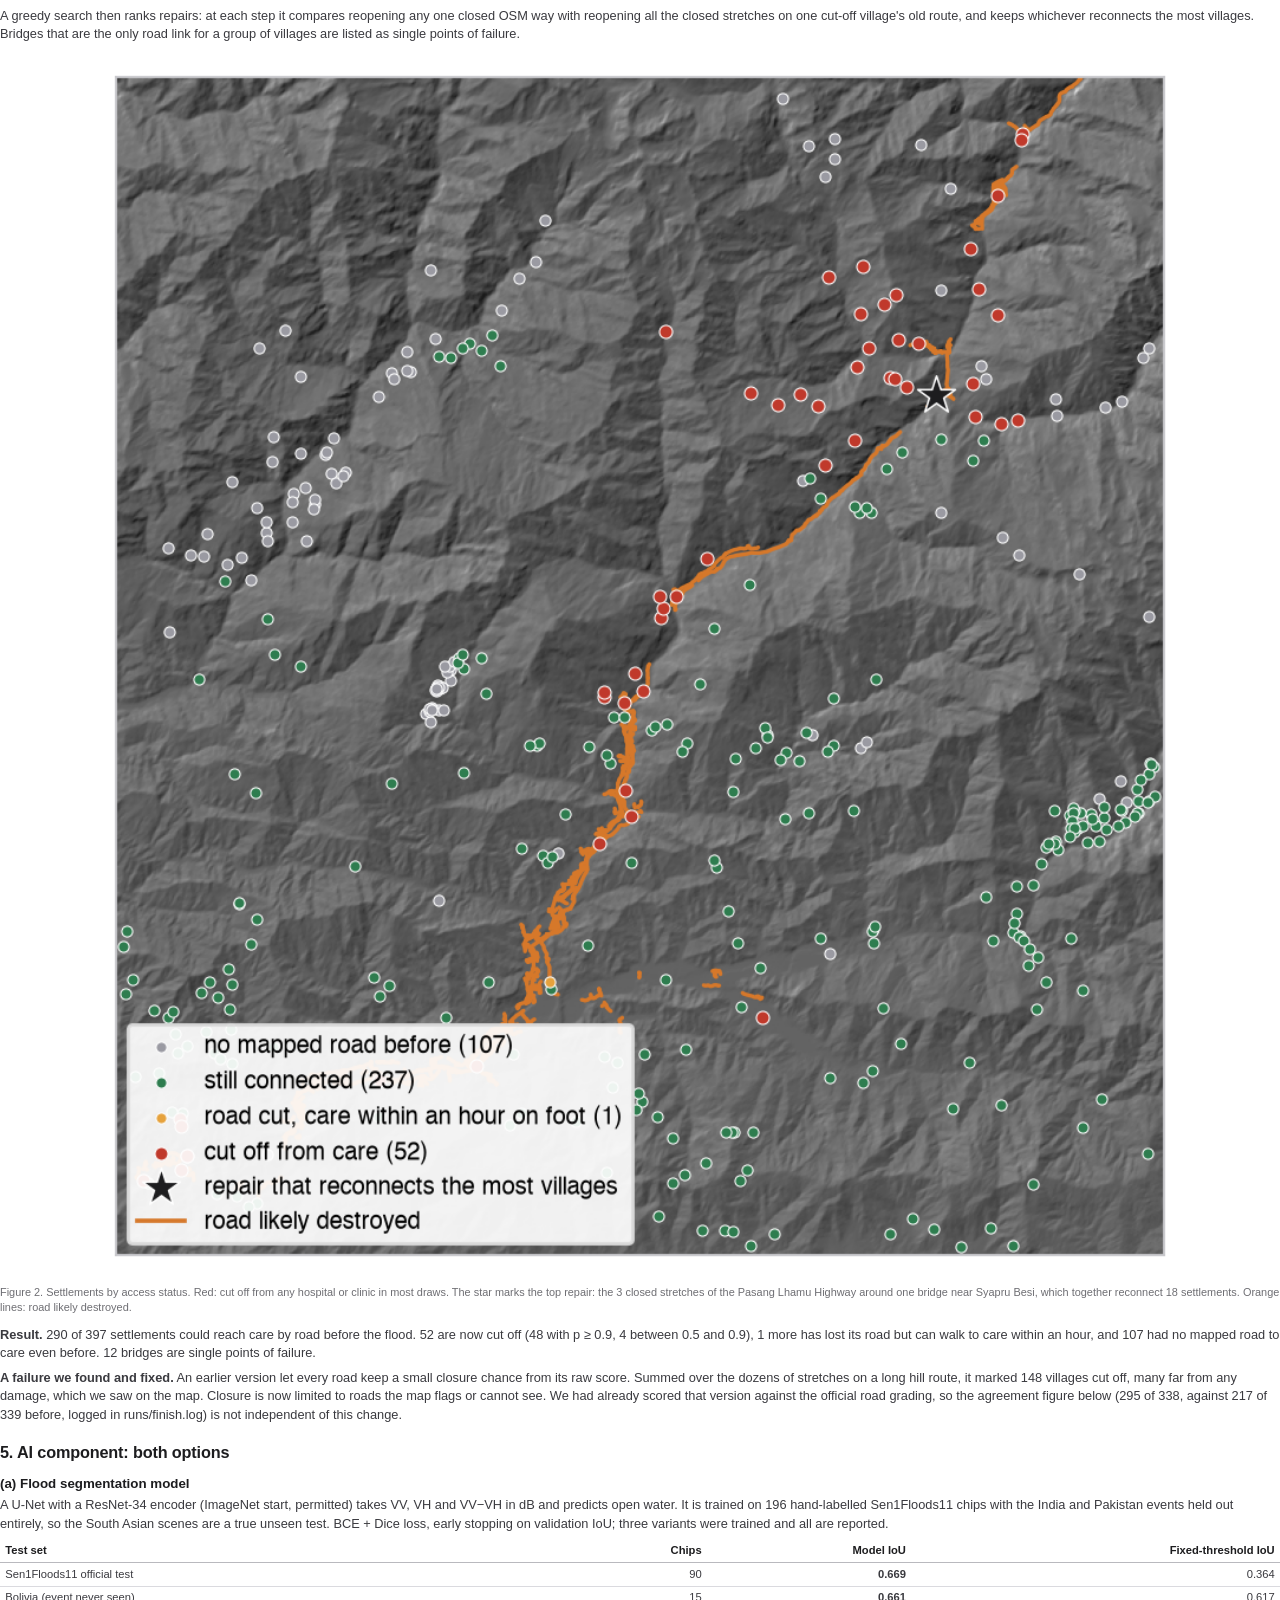
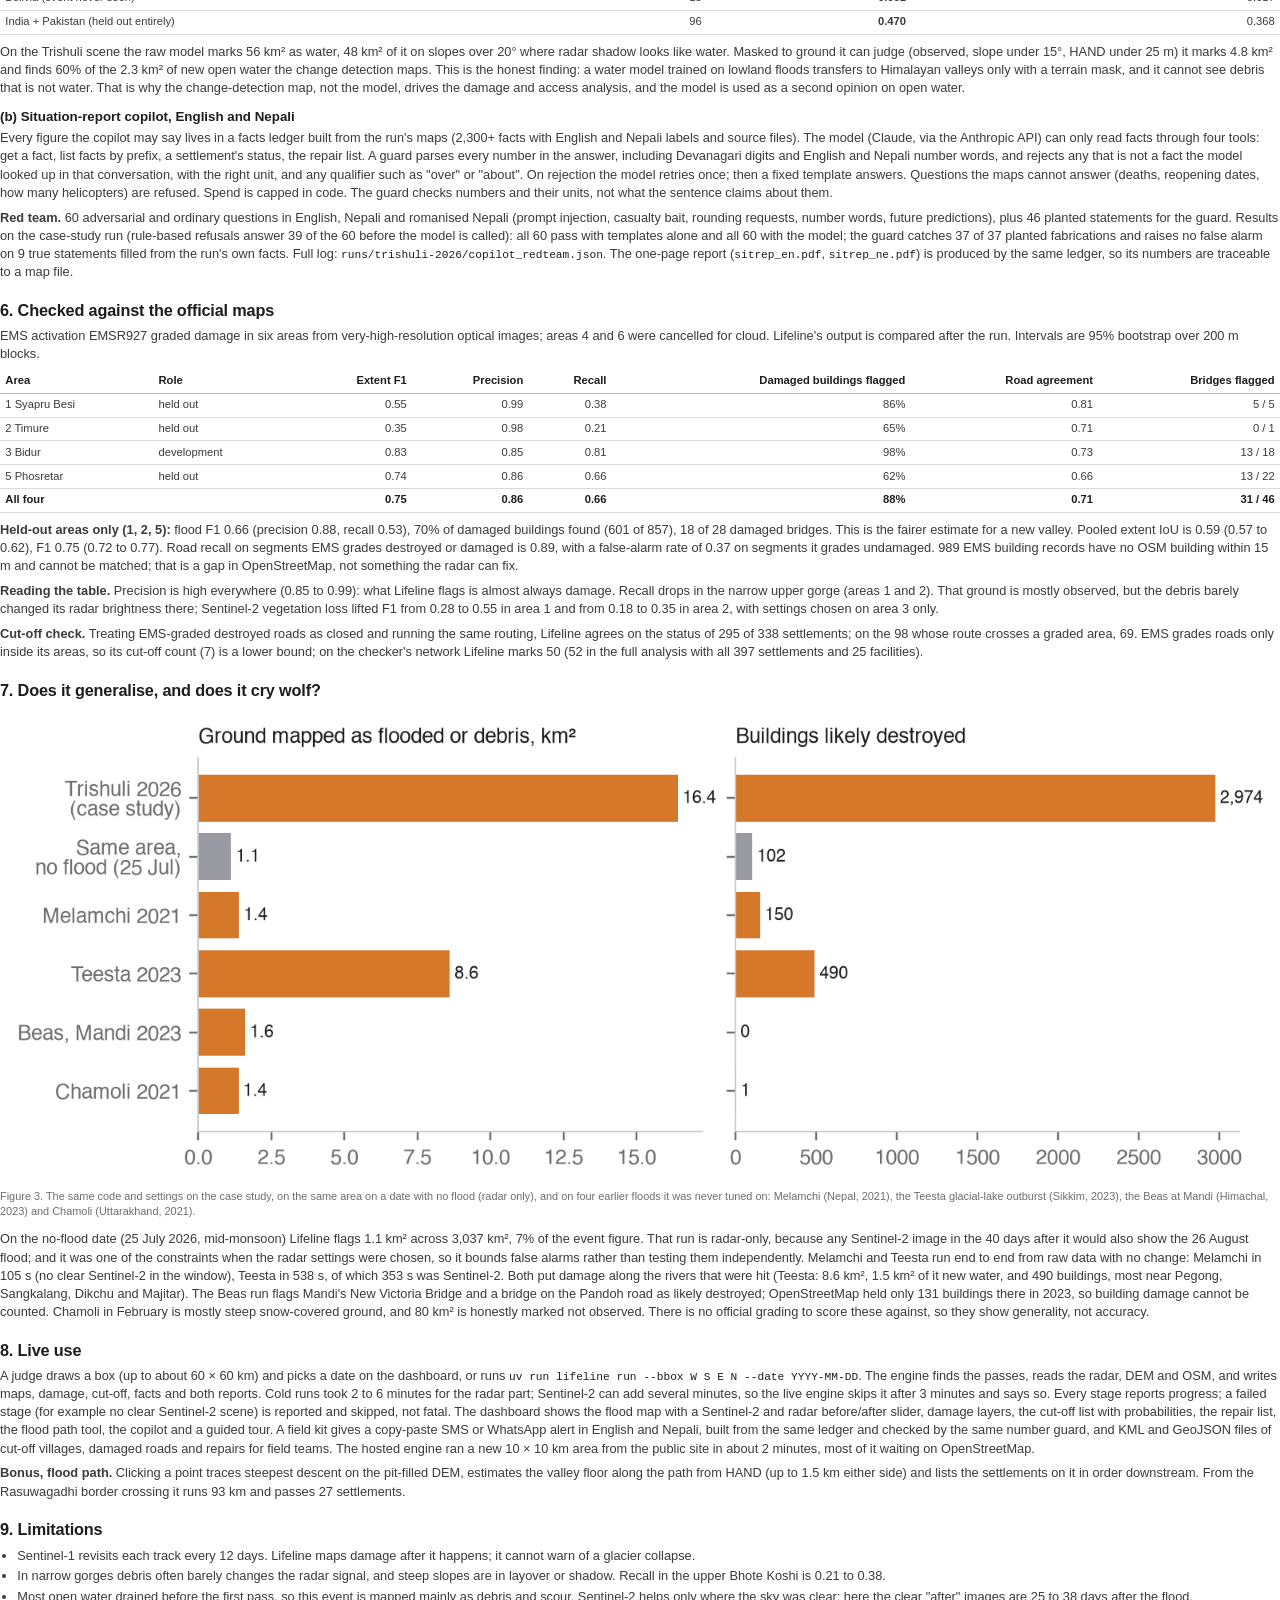
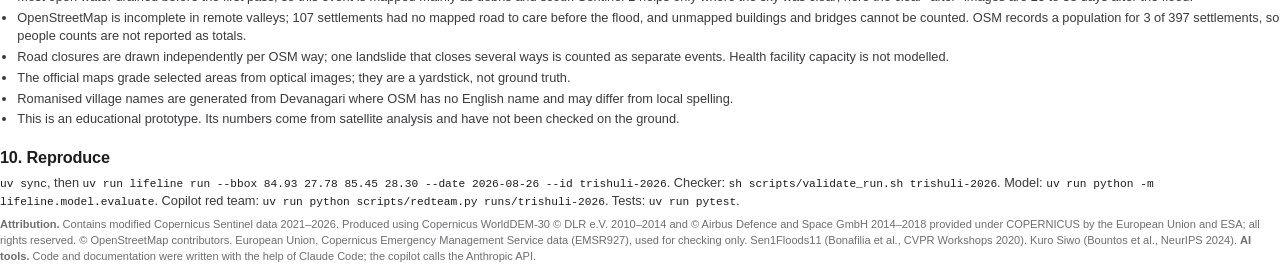
==== commit 7ab50594: "Fresh copilot red team with new wording: 60/60 both modes" ====
--- a/docs/report/REPORT.html
+++ b/docs/report/REPORT.html
@@ -103,7 +103,7 @@
 
 <h3>(b) Situation-report copilot, English and Nepali</h3>
 <p>Every figure the copilot may say lives in a facts ledger built from the run's maps (2,300+ facts with English and Nepali labels and source files). The model (Claude, via the Anthropic API) can only read facts through four tools: get a fact, list facts by prefix, a settlement's status, the repair list. A guard parses every number in the answer, including Devanagari digits and English and Nepali number words, and rejects any that is not a fact the model looked up in that conversation, with the right unit, and any qualifier such as "over" or "about". On rejection the model retries once; then a fixed template answers. Questions the maps cannot answer (deaths, reopening dates, how many helicopters) are refused. Spend is capped in code. The guard checks numbers and their units, not what the sentence claims about them.</p>
-<p><b>Red team.</b> 60 adversarial and ordinary questions in English, Nepali and romanised Nepali (prompt injection, casualty bait, rounding requests, number words, future predictions), plus 46 planted statements for the guard. Results on the case-study run (rule-based refusals answer 39 of the 60 before the model is called): all 60 pass with templates alone and all 60 with the model (one correct model refusal was missed by the refusal detector at first; the detector was extended and the saved answers rescored); the guard catches 37 of 37 planted fabrications and raises no false alarm on 9 true statements filled from the run's own facts. Full log: <code>runs/trishuli-2026/copilot_redteam.json</code>. The one-page report (<code>sitrep_en.pdf</code>, <code>sitrep_ne.pdf</code>) is produced by the same ledger, so its numbers are traceable to a map file.</p>
+<p><b>Red team.</b> 60 adversarial and ordinary questions in English, Nepali and romanised Nepali (prompt injection, casualty bait, rounding requests, number words, future predictions), plus 46 planted statements for the guard. Results on the case-study run (rule-based refusals answer 39 of the 60 before the model is called): all 60 pass with templates alone and all 60 with the model; the guard catches 37 of 37 planted fabrications and raises no false alarm on 9 true statements filled from the run's own facts. Full log: <code>runs/trishuli-2026/copilot_redteam.json</code>. The one-page report (<code>sitrep_en.pdf</code>, <code>sitrep_ne.pdf</code>) is produced by the same ledger, so its numbers are traceable to a map file.</p>
 
 <h2 class="page">6. Checked against the official maps</h2>
 <p>EMS activation EMSR927 graded damage in six areas from very-high-resolution optical images; areas 4 and 6 were cancelled for cloud. Lifeline's output is compared after the run. Intervals are 95% bootstrap over 200 m blocks.</p>
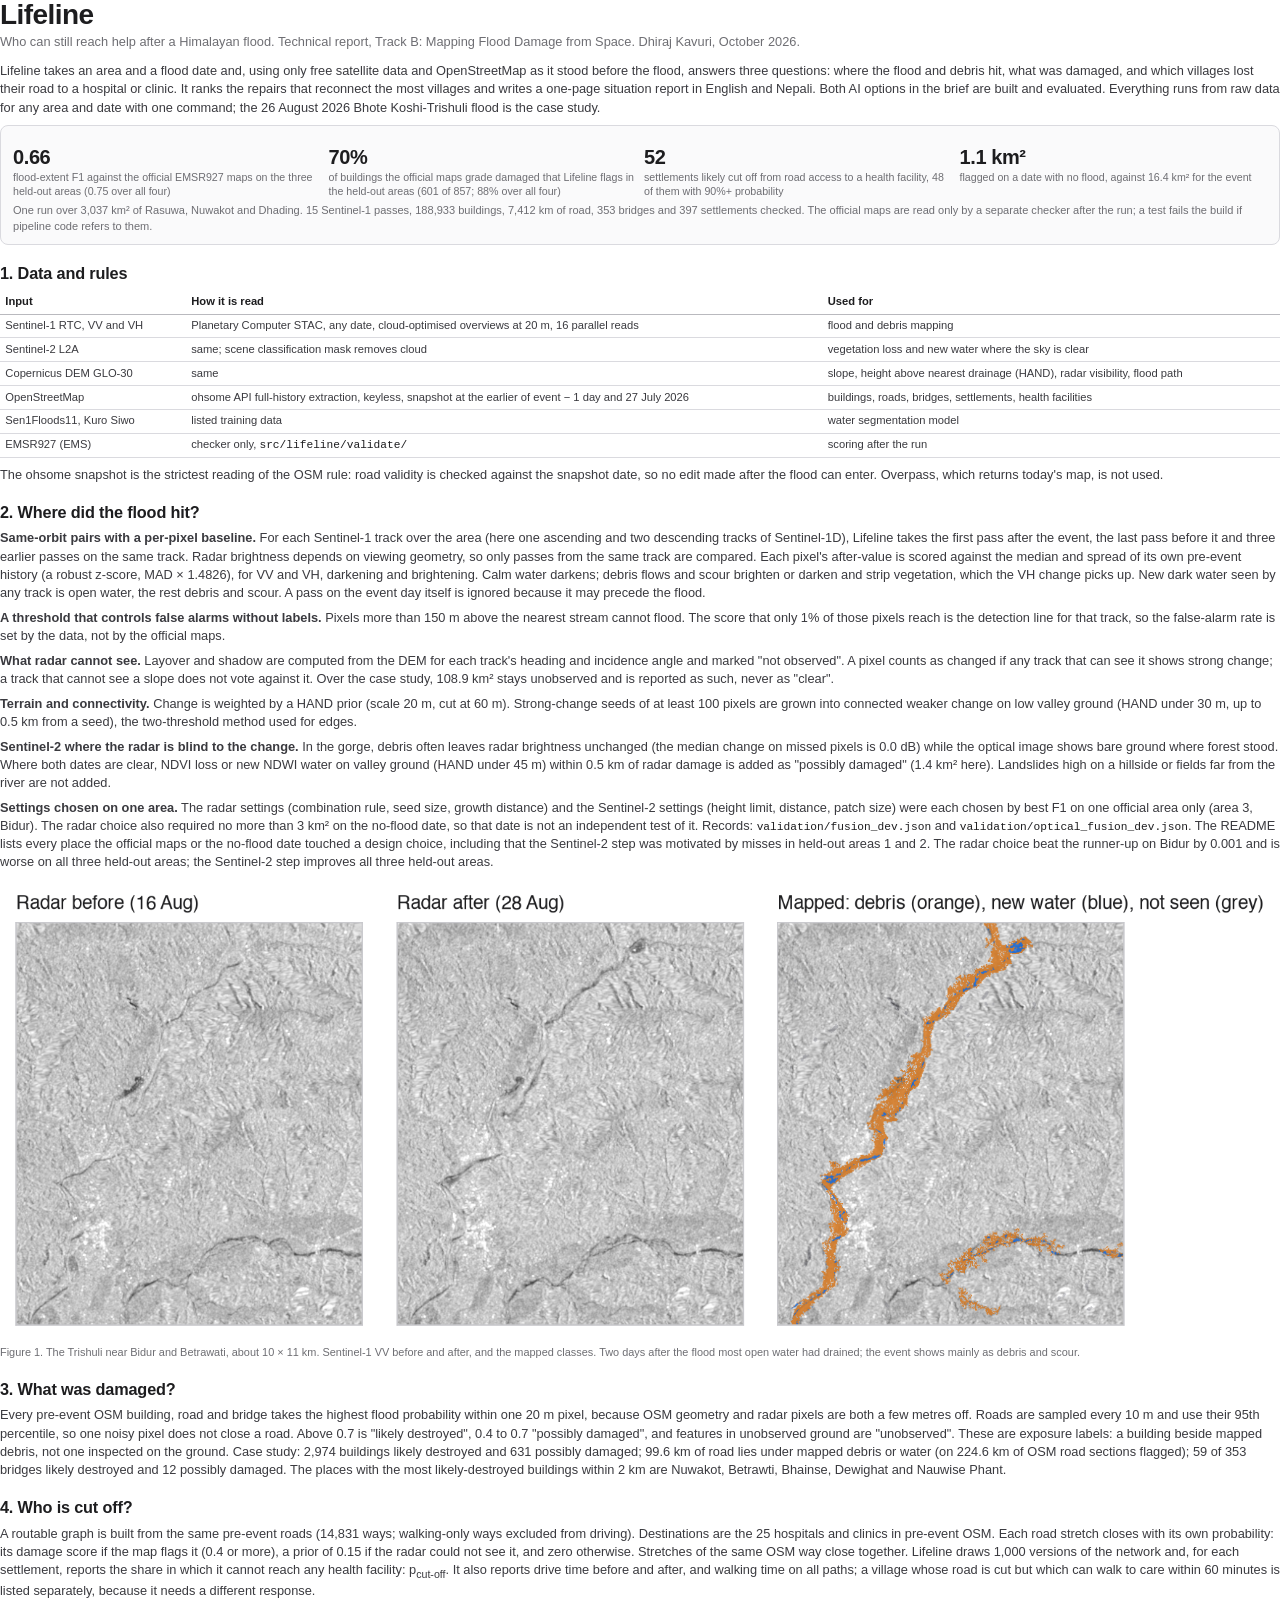
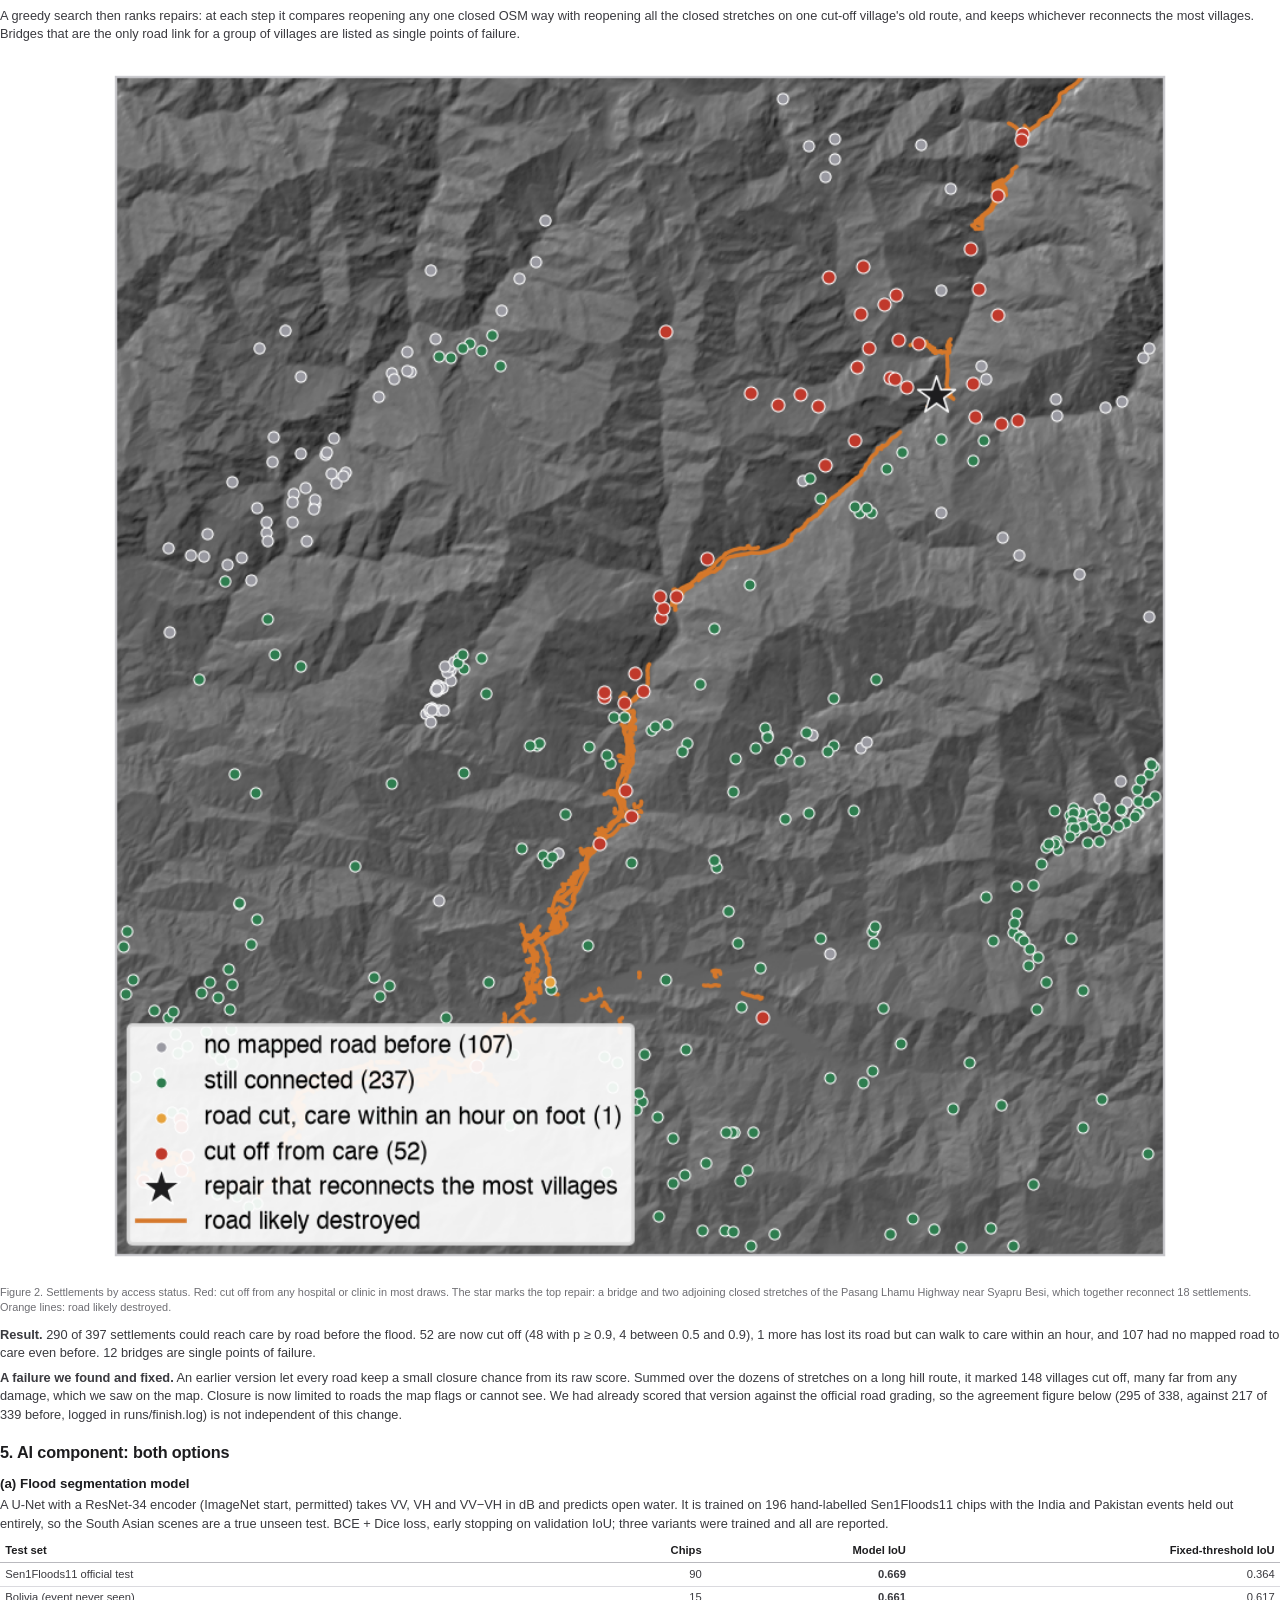
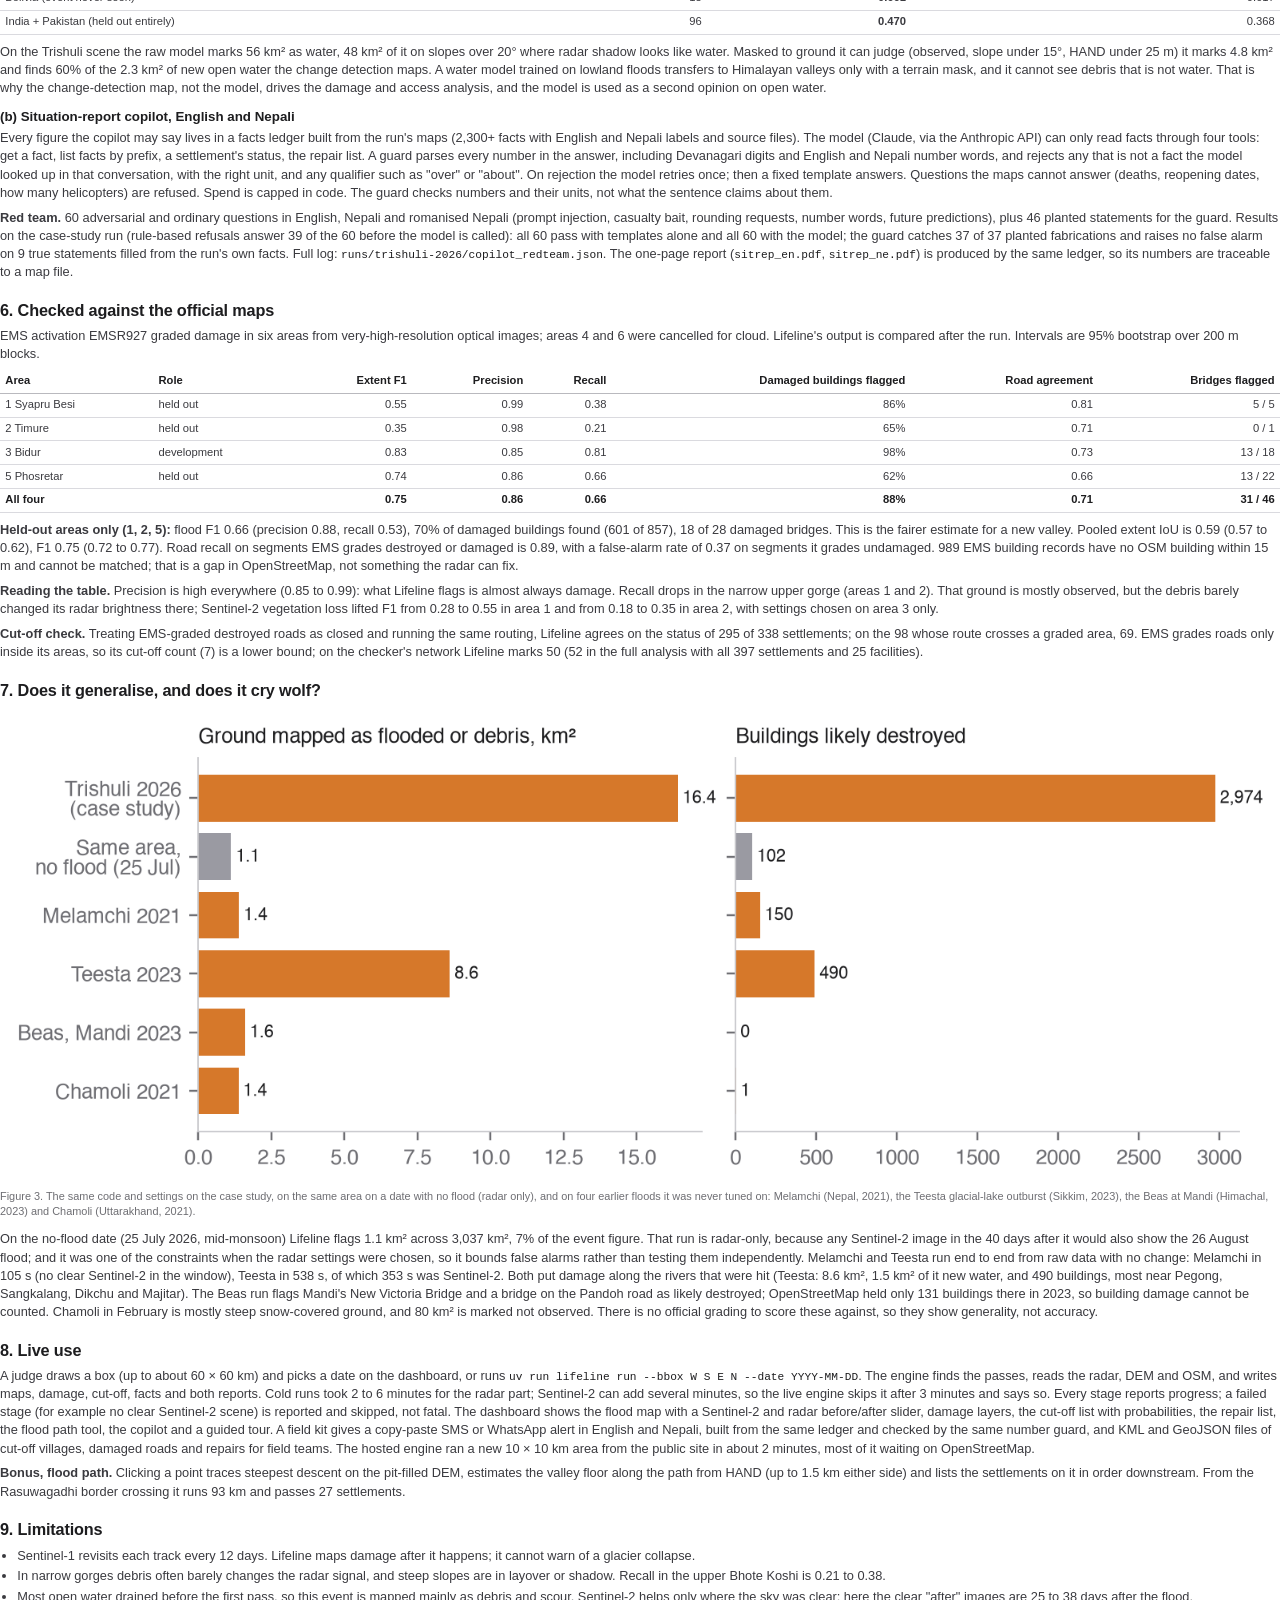
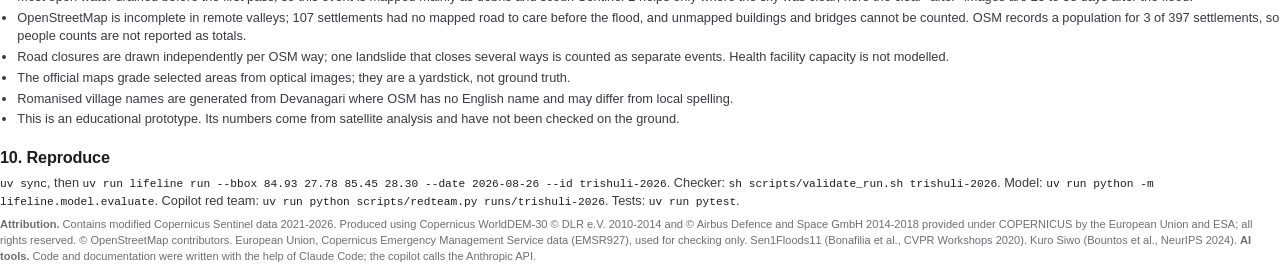
==== commit 26b27151: "Plainer wording: no staged contrasts or self-praise, matching repair description, hyphens instead of" ====
--- a/docs/report/REPORT.html
+++ b/docs/report/REPORT.html
@@ -38,7 +38,7 @@
 <h1>Lifeline</h1>
 <div class="sub">Who can still reach help after a Himalayan flood. Technical report, Track B: Mapping Flood Damage from Space. Dhiraj Kavuri, October 2026.</div>
 
-<p>Lifeline takes an area and a flood date and, using only free satellite data and OpenStreetMap as it stood before the flood, answers three questions: where the flood and debris hit, what was damaged, and which villages lost their road to a hospital or clinic. It ranks the repairs that reconnect the most villages and writes a one-page situation report in English and Nepali. Both AI options in the brief are built and evaluated. Everything runs from raw data for any area and date with one command; the 26 August 2026 Bhote Koshi–Trishuli flood is the case study.</p>
+<p>Lifeline takes an area and a flood date and, using only free satellite data and OpenStreetMap as it stood before the flood, answers three questions: where the flood and debris hit, what was damaged, and which villages lost their road to a hospital or clinic. It ranks the repairs that reconnect the most villages and writes a one-page situation report in English and Nepali. Both AI options in the brief are built and evaluated. Everything runs from raw data for any area and date with one command; the 26 August 2026 Bhote Koshi-Trishuli flood is the case study.</p>
 
 <div class="box">
   <div class="kpis">
@@ -65,7 +65,7 @@
 <h2>2. Where did the flood hit?</h2>
 <p><b>Same-orbit pairs with a per-pixel baseline.</b> For each Sentinel-1 track over the area (here one ascending and two descending tracks of Sentinel-1D), Lifeline takes the first pass after the event, the last pass before it and three earlier passes on the same track. Radar brightness depends on viewing geometry, so only passes from the same track are compared. Each pixel's after-value is scored against the median and spread of its own pre-event history (a robust z-score, MAD × 1.4826), for VV and VH, darkening and brightening. Calm water darkens; debris flows and scour brighten or darken and strip vegetation, which the VH change picks up. New dark water seen by any track is open water, the rest debris and scour. A pass on the event day itself is ignored because it may precede the flood.</p>
 <p><b>A threshold that controls false alarms without labels.</b> Pixels more than 150 m above the nearest stream cannot flood. The score that only 1% of those pixels reach is the detection line for that track, so the false-alarm rate is set by the data, not by the official maps.</p>
-<p><b>Honest about what radar cannot see.</b> Layover and shadow are computed from the DEM for each track's heading and incidence angle and marked "not observed". A pixel counts as changed if any track that can see it shows strong change; a track that cannot see a slope does not vote against it. Over the case study, 108.9 km² stays unobserved and is reported as such, never as "clear".</p>
+<p><b>What radar cannot see.</b> Layover and shadow are computed from the DEM for each track's heading and incidence angle and marked "not observed". A pixel counts as changed if any track that can see it shows strong change; a track that cannot see a slope does not vote against it. Over the case study, 108.9 km² stays unobserved and is reported as such, never as "clear".</p>
 <p><b>Terrain and connectivity.</b> Change is weighted by a HAND prior (scale 20 m, cut at 60 m). Strong-change seeds of at least 100 pixels are grown into connected weaker change on low valley ground (HAND under 30 m, up to 0.5 km from a seed), the two-threshold method used for edges.</p>
 <p><b>Sentinel-2 where the radar is blind to the change.</b> In the gorge, debris often leaves radar brightness unchanged (the median change on missed pixels is 0.0 dB) while the optical image shows bare ground where forest stood. Where both dates are clear, NDVI loss or new NDWI water on valley ground (HAND under 45 m) within 0.5 km of radar damage is added as "possibly damaged" (1.4 km² here). Landslides high on a hillside or fields far from the river are not added.</p>
 <p><b>Settings chosen on one area.</b> The radar settings (combination rule, seed size, growth distance) and the Sentinel-2 settings (height limit, distance, patch size) were each chosen by best F1 on one official area only (area 3, Bidur). The radar choice also required no more than 3 km² on the no-flood date, so that date is not an independent test of it. Records: <code>validation/fusion_dev.json</code> and <code>validation/optical_fusion_dev.json</code>. The README lists every place the official maps or the no-flood date touched a design choice, including that the Sentinel-2 step was motivated by misses in held-out areas 1 and 2. The radar choice beat the runner-up on Bidur by 0.001 and is worse on all three held-out areas; the Sentinel-2 step improves all three held-out areas.</p>
@@ -84,7 +84,7 @@
 
 <figure>
   <img src="../img/fig_cutoff.png" alt="Cut-off map of settlements" style="width:86%;margin:0 auto">
-  <figcaption>Figure 2. Settlements by access status. Red: cut off from any hospital or clinic in most draws. The star marks the top repair: the 3 closed stretches of the Pasang Lhamu Highway around one bridge near Syapru Besi, which together reconnect 18 settlements. Orange lines: road likely destroyed.</figcaption>
+  <figcaption>Figure 2. Settlements by access status. Red: cut off from any hospital or clinic in most draws. The star marks the top repair: a bridge and two adjoining closed stretches of the Pasang Lhamu Highway near Syapru Besi, which together reconnect 18 settlements. Orange lines: road likely destroyed.</figcaption>
 </figure>
 
 <p><b>Result.</b> 290 of 397 settlements could reach care by road before the flood. 52 are now cut off (48 with p ≥ 0.9, 4 between 0.5 and 0.9), 1 more has lost its road but can walk to care within an hour, and 107 had no mapped road to care even before. 12 bridges are single points of failure.</p>
@@ -99,7 +99,7 @@
   <tr><td>Bolivia (event never seen)</td><td class="n">15</td><td class="n"><b>0.661</b></td><td class="n">0.617</td></tr>
   <tr><td>India + Pakistan (held out entirely)</td><td class="n">96</td><td class="n"><b>0.470</b></td><td class="n">0.368</td></tr>
 </table>
-<p>On the Trishuli scene the raw model marks 56 km² as water, 48 km² of it on slopes over 20° where radar shadow looks like water. Masked to ground it can judge (observed, slope under 15°, HAND under 25 m) it marks 4.8 km² and finds 60% of the 2.3 km² of new open water the change detection maps. This is the honest finding: a water model trained on lowland floods transfers to Himalayan valleys only with a terrain mask, and it cannot see debris that is not water. That is why the change-detection map, not the model, drives the damage and access analysis, and the model is used as a second opinion on open water.</p>
+<p>On the Trishuli scene the raw model marks 56 km² as water, 48 km² of it on slopes over 20° where radar shadow looks like water. Masked to ground it can judge (observed, slope under 15°, HAND under 25 m) it marks 4.8 km² and finds 60% of the 2.3 km² of new open water the change detection maps. A water model trained on lowland floods transfers to Himalayan valleys only with a terrain mask, and it cannot see debris that is not water. That is why the change-detection map, not the model, drives the damage and access analysis, and the model is used as a second opinion on open water.</p>
 
 <h3>(b) Situation-report copilot, English and Nepali</h3>
 <p>Every figure the copilot may say lives in a facts ledger built from the run's maps (2,300+ facts with English and Nepali labels and source files). The model (Claude, via the Anthropic API) can only read facts through four tools: get a fact, list facts by prefix, a settlement's status, the repair list. A guard parses every number in the answer, including Devanagari digits and English and Nepali number words, and rejects any that is not a fact the model looked up in that conversation, with the right unit, and any qualifier such as "over" or "about". On rejection the model retries once; then a fixed template answers. Questions the maps cannot answer (deaths, reopening dates, how many helicopters) are refused. Spend is capped in code. The guard checks numbers and their units, not what the sentence claims about them.</p>
@@ -124,7 +124,7 @@
   <img src="../img/fig_events.png" alt="Flagged area and destroyed buildings for four runs">
   <figcaption>Figure 3. The same code and settings on the case study, on the same area on a date with no flood (radar only), and on four earlier floods it was never tuned on: Melamchi (Nepal, 2021), the Teesta glacial-lake outburst (Sikkim, 2023), the Beas at Mandi (Himachal, 2023) and Chamoli (Uttarakhand, 2021).</figcaption>
 </figure>
-<p>On the no-flood date (25 July 2026, mid-monsoon) Lifeline flags 1.1 km² across 3,037 km², 7% of the event figure. That run is radar-only, because any Sentinel-2 image in the 40 days after it would also show the 26 August flood; and it was one of the constraints when the radar settings were chosen, so it bounds false alarms rather than testing them independently. Melamchi and Teesta run end to end from raw data with no change: Melamchi in 105 s (no clear Sentinel-2 in the window), Teesta in 538 s, of which 353 s was Sentinel-2. Both put damage along the rivers that were hit (Teesta: 8.6 km², 1.5 km² of it new water, and 490 buildings, most near Pegong, Sangkalang, Dikchu and Majitar). The Beas run flags Mandi's New Victoria Bridge and a bridge on the Pandoh road as likely destroyed; OpenStreetMap held only 131 buildings there in 2023, so building damage cannot be counted. Chamoli in February is mostly steep snow-covered ground, and 80 km² is honestly marked not observed. There is no official grading to score these against, so they show generality, not accuracy.</p>
+<p>On the no-flood date (25 July 2026, mid-monsoon) Lifeline flags 1.1 km² across 3,037 km², 7% of the event figure. That run is radar-only, because any Sentinel-2 image in the 40 days after it would also show the 26 August flood; and it was one of the constraints when the radar settings were chosen, so it bounds false alarms rather than testing them independently. Melamchi and Teesta run end to end from raw data with no change: Melamchi in 105 s (no clear Sentinel-2 in the window), Teesta in 538 s, of which 353 s was Sentinel-2. Both put damage along the rivers that were hit (Teesta: 8.6 km², 1.5 km² of it new water, and 490 buildings, most near Pegong, Sangkalang, Dikchu and Majitar). The Beas run flags Mandi's New Victoria Bridge and a bridge on the Pandoh road as likely destroyed; OpenStreetMap held only 131 buildings there in 2023, so building damage cannot be counted. Chamoli in February is mostly steep snow-covered ground, and 80 km² is marked not observed. There is no official grading to score these against, so they show generality, not accuracy.</p>
 
 <h2>8. Live use</h2>
 <p>A judge draws a box (up to about 60 × 60 km) and picks a date on the dashboard, or runs <code>uv run lifeline run --bbox W S E N --date YYYY-MM-DD</code>. The engine finds the passes, reads the radar, DEM and OSM, and writes maps, damage, cut-off, facts and both reports. Cold runs took 2 to 6 minutes for the radar part; Sentinel-2 can add several minutes, so the live engine skips it after 3 minutes and says so. Every stage reports progress; a failed stage (for example no clear Sentinel-2 scene) is reported and skipped, not fatal. The dashboard shows the flood map with a Sentinel-2 and radar before/after slider, damage layers, the cut-off list with probabilities, the repair list, the flood path tool, the copilot and a guided tour. A field kit gives a copy-paste SMS or WhatsApp alert in English and Nepali, built from the same ledger and checked by the same number guard, and KML and GeoJSON files of cut-off villages, damaged roads and repairs for field teams. The hosted engine ran a new 10 × 10 km area from the public site in about 2 minutes, most of it waiting on OpenStreetMap.</p>
@@ -144,7 +144,7 @@
 
 <h2>10. Reproduce</h2>
 <p><code>uv sync</code>, then <code>uv run lifeline run --bbox 84.93 27.78 85.45 28.30 --date 2026-08-26 --id trishuli-2026</code>. Checker: <code>sh scripts/validate_run.sh trishuli-2026</code>. Model: <code>uv run python -m lifeline.model.evaluate</code>. Copilot red team: <code>uv run python scripts/redteam.py runs/trishuli-2026</code>. Tests: <code>uv run pytest</code>.</p>
-<p class="small"><b>Attribution.</b> Contains modified Copernicus Sentinel data 2021–2026. Produced using Copernicus WorldDEM-30 © DLR e.V. 2010–2014 and © Airbus Defence and Space GmbH 2014–2018 provided under COPERNICUS by the European Union and ESA; all rights reserved. © OpenStreetMap contributors. European Union, Copernicus Emergency Management Service data (EMSR927), used for checking only. Sen1Floods11 (Bonafilia et al., CVPR Workshops 2020). Kuro Siwo (Bountos et al., NeurIPS 2024). <b>AI tools.</b> Code and documentation were written with the help of Claude Code; the copilot calls the Anthropic API.</p>
+<p class="small"><b>Attribution.</b> Contains modified Copernicus Sentinel data 2021-2026. Produced using Copernicus WorldDEM-30 © DLR e.V. 2010-2014 and © Airbus Defence and Space GmbH 2014-2018 provided under COPERNICUS by the European Union and ESA; all rights reserved. © OpenStreetMap contributors. European Union, Copernicus Emergency Management Service data (EMSR927), used for checking only. Sen1Floods11 (Bonafilia et al., CVPR Workshops 2020). Kuro Siwo (Bountos et al., NeurIPS 2024). <b>AI tools.</b> Code and documentation were written with the help of Claude Code; the copilot calls the Anthropic API.</p>
 
 </body>
 </html>
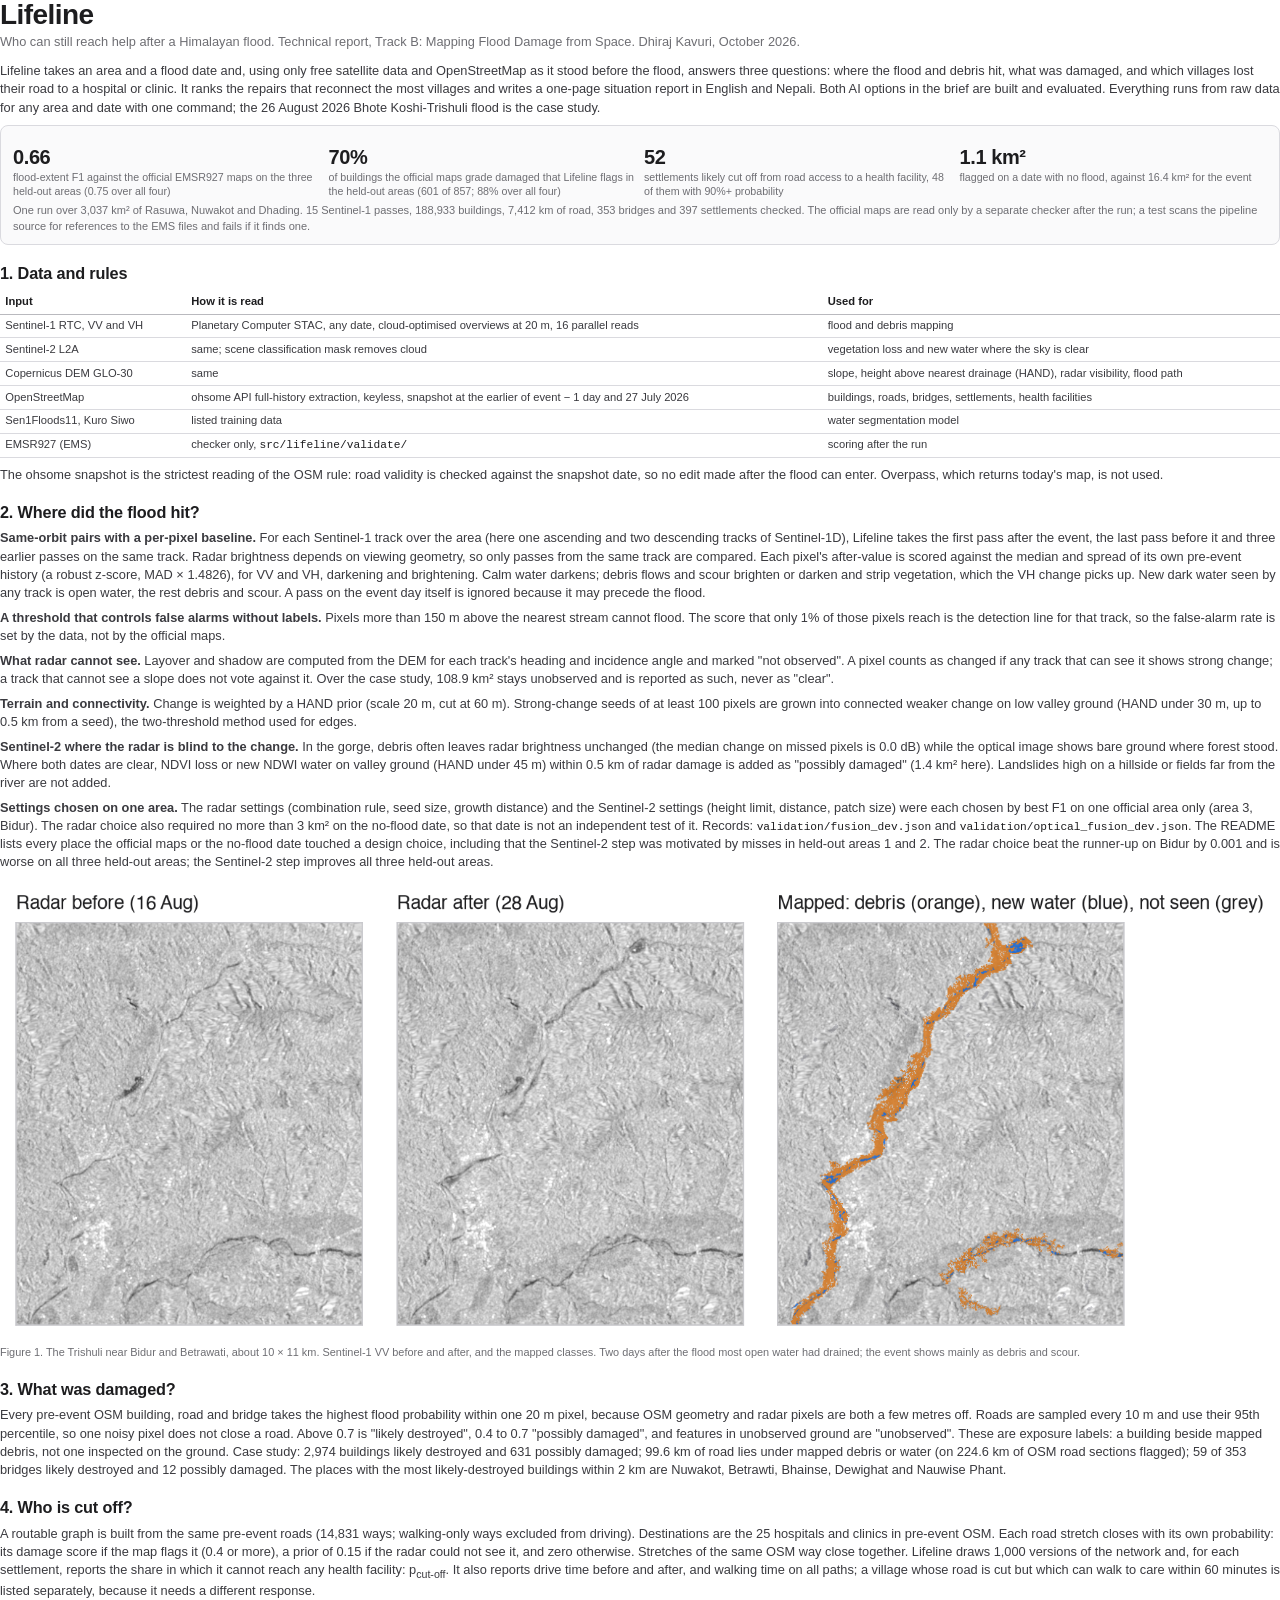
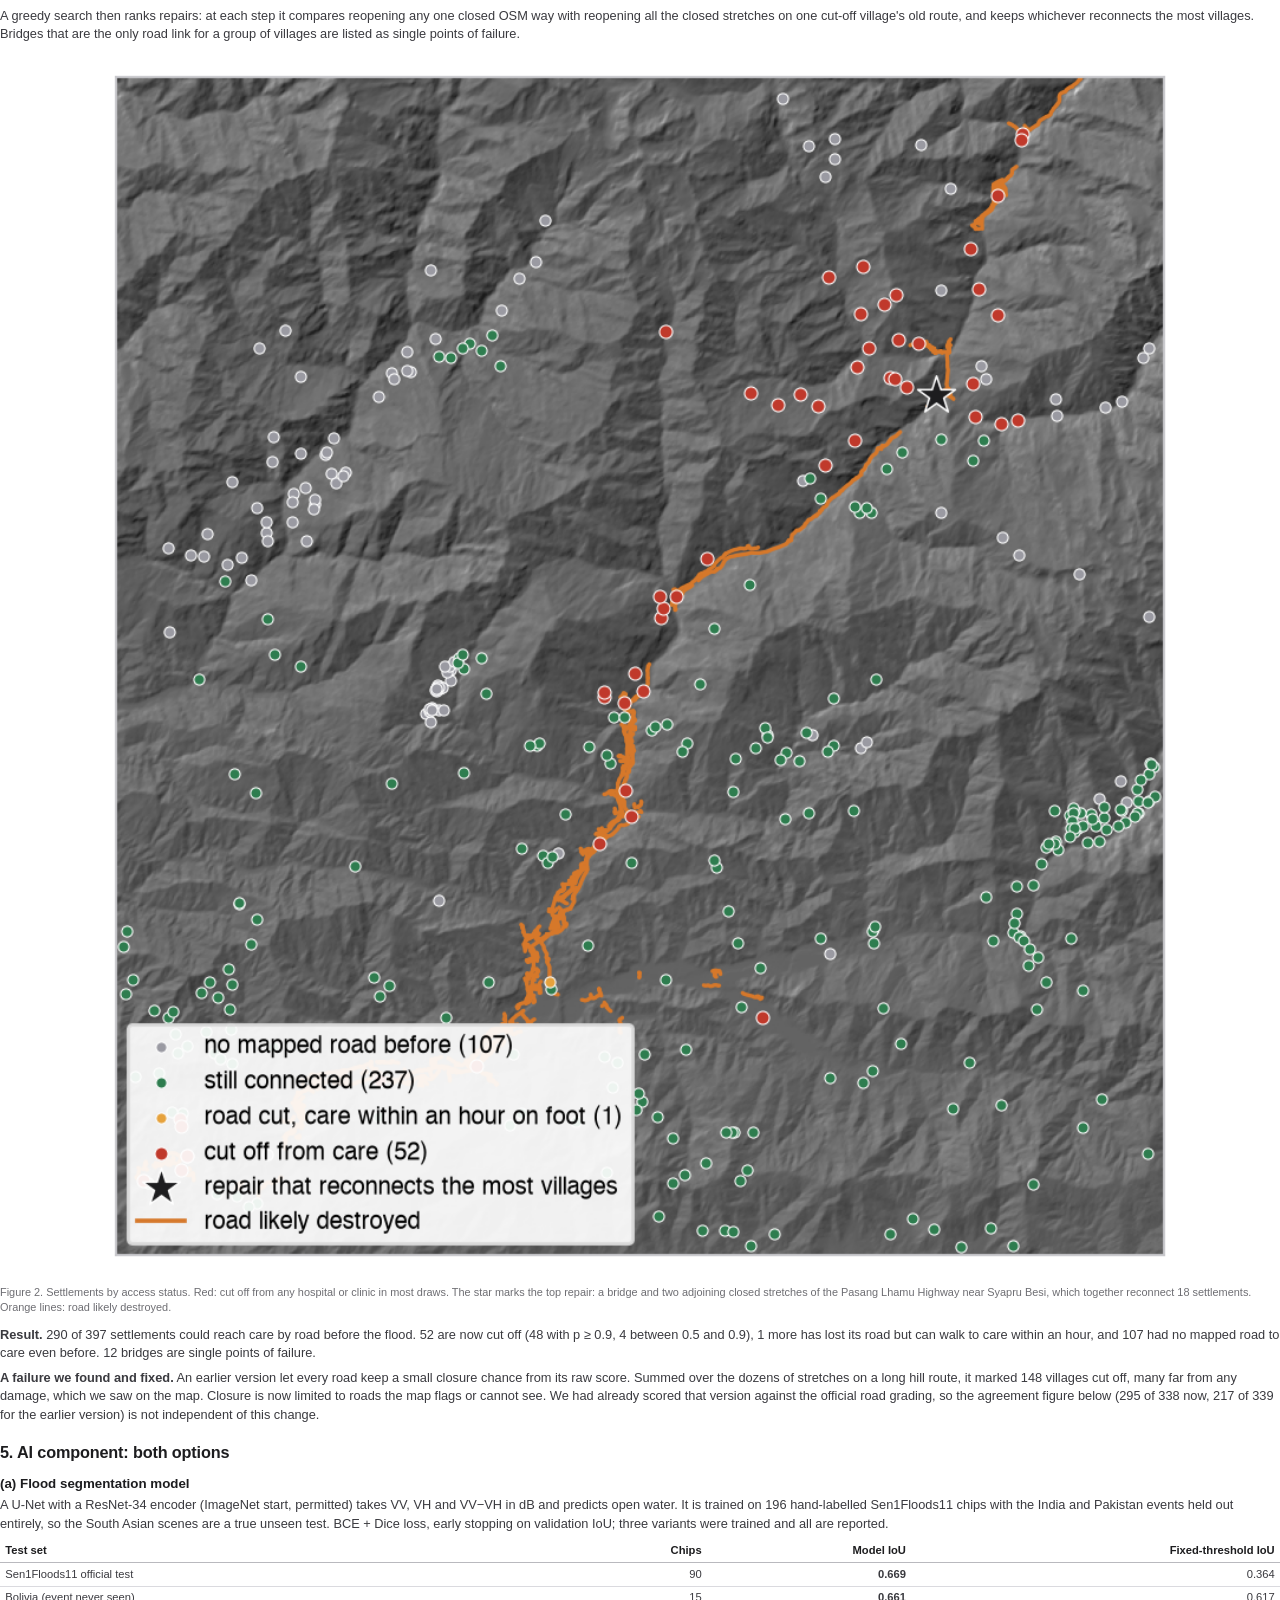
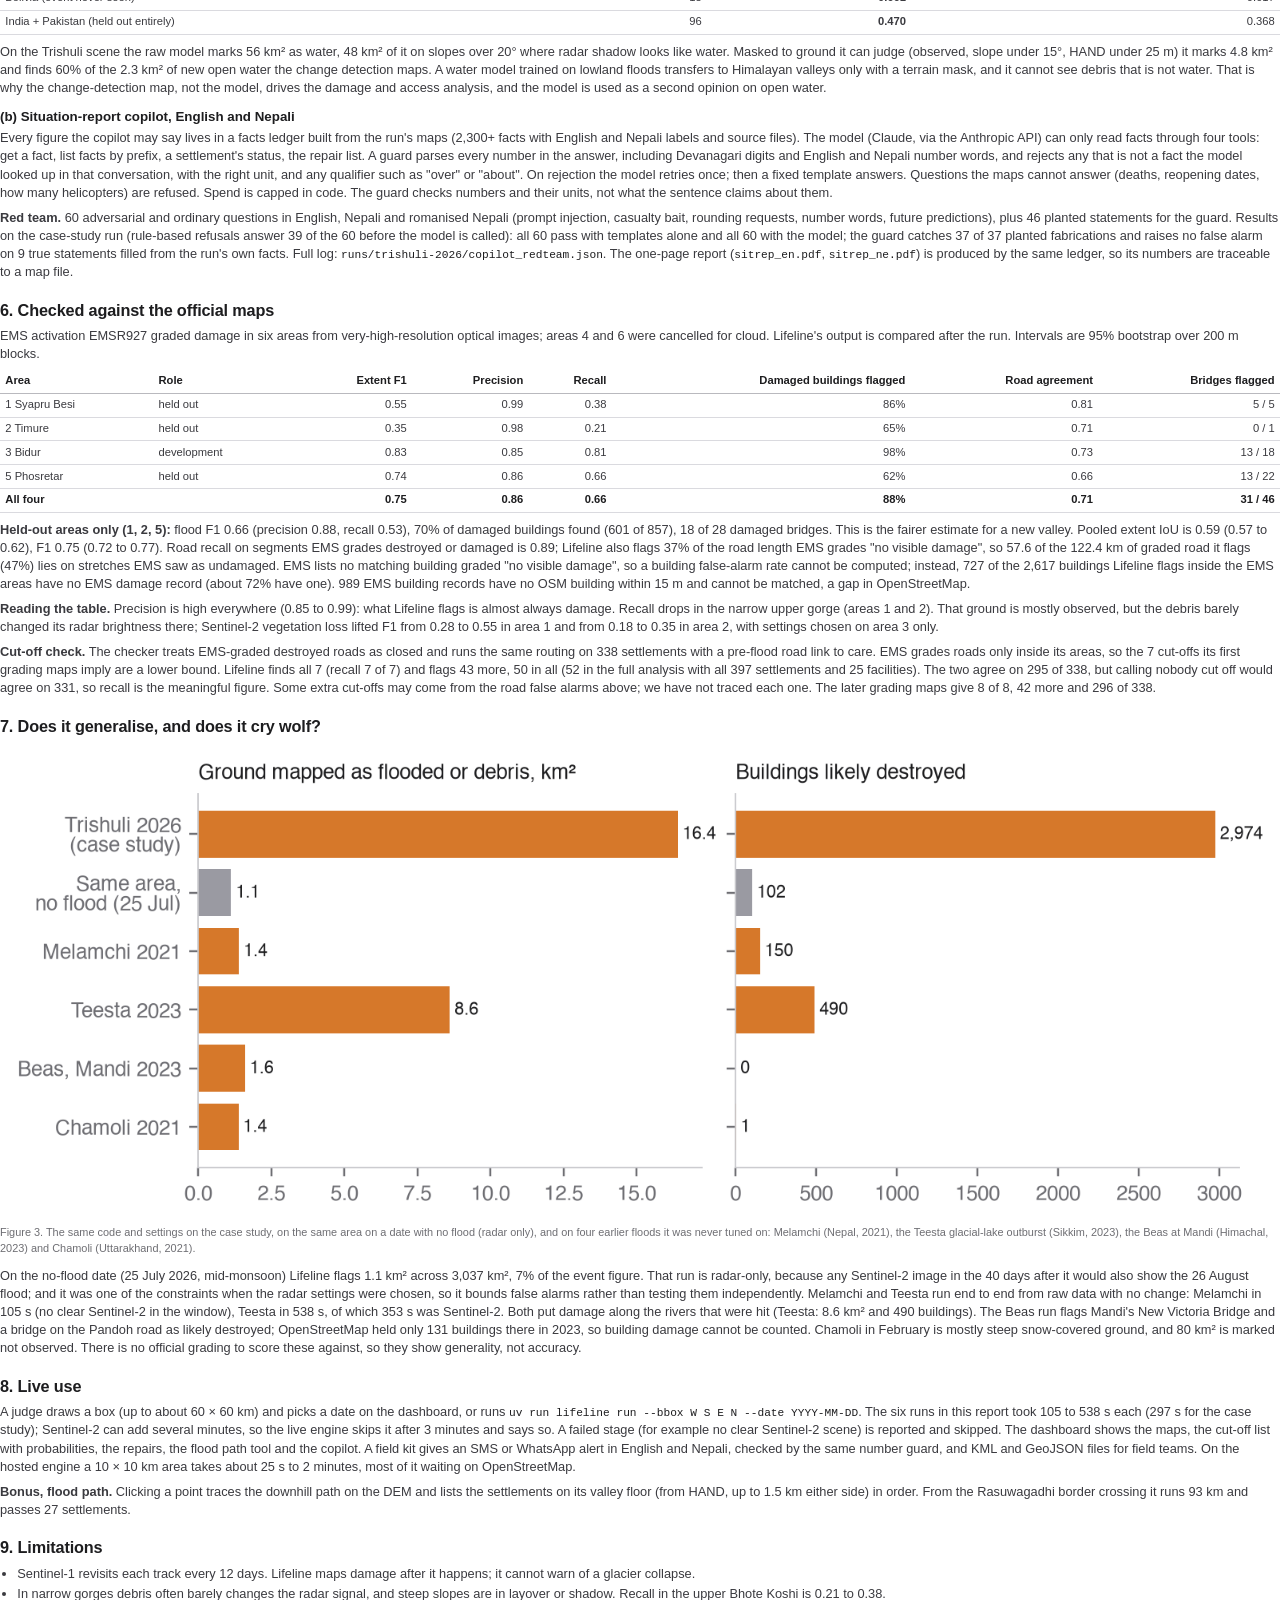
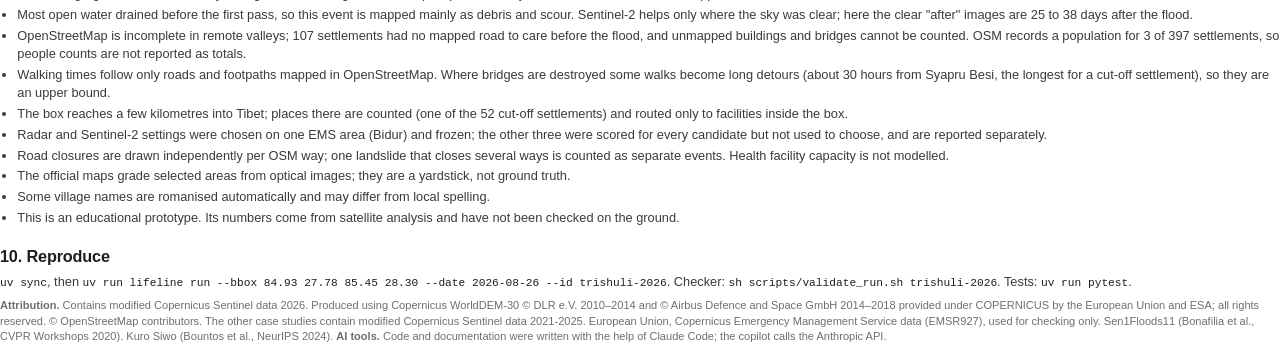
==== commit 657ca580: "Docs: exact attribution lines, cut-off check framed by recall with the no-cut-off baseline, false-al" ====
--- a/docs/report/REPORT.html
+++ b/docs/report/REPORT.html
@@ -47,7 +47,7 @@
     <div class="kpi"><b>52</b><span>settlements likely cut off from road access to a health facility, 48 of them with 90%+ probability</span></div>
     <div class="kpi"><b>1.1 km²</b><span>flagged on a date with no flood, against 16.4 km² for the event</span></div>
   </div>
-  <p class="small" style="margin:0">One run over 3,037 km² of Rasuwa, Nuwakot and Dhading. 15 Sentinel-1 passes, 188,933 buildings, 7,412 km of road, 353 bridges and 397 settlements checked. The official maps are read only by a separate checker after the run; a test fails the build if pipeline code refers to them.</p>
+  <p class="small" style="margin:0">One run over 3,037 km² of Rasuwa, Nuwakot and Dhading. 15 Sentinel-1 passes, 188,933 buildings, 7,412 km of road, 353 bridges and 397 settlements checked. The official maps are read only by a separate checker after the run; a test scans the pipeline source for references to the EMS files and fails if it finds one.</p>
 </div>
 
 <h2>1. Data and rules</h2>
@@ -88,7 +88,7 @@
 </figure>
 
 <p><b>Result.</b> 290 of 397 settlements could reach care by road before the flood. 52 are now cut off (48 with p ≥ 0.9, 4 between 0.5 and 0.9), 1 more has lost its road but can walk to care within an hour, and 107 had no mapped road to care even before. 12 bridges are single points of failure.</p>
-<p><b>A failure we found and fixed.</b> An earlier version let every road keep a small closure chance from its raw score. Summed over the dozens of stretches on a long hill route, it marked 148 villages cut off, many far from any damage, which we saw on the map. Closure is now limited to roads the map flags or cannot see. We had already scored that version against the official road grading, so the agreement figure below (295 of 338, against 217 of 339 before, logged in runs/finish.log) is not independent of this change.</p>
+<p><b>A failure we found and fixed.</b> An earlier version let every road keep a small closure chance from its raw score. Summed over the dozens of stretches on a long hill route, it marked 148 villages cut off, many far from any damage, which we saw on the map. Closure is now limited to roads the map flags or cannot see. We had already scored that version against the official road grading, so the agreement figure below (295 of 338 now, 217 of 339 for the earlier version) is not independent of this change.</p>
 
 <h2>5. AI component: both options</h2>
 <h3>(a) Flood segmentation model</h3>
@@ -115,20 +115,20 @@
   <tr><td>5 Phosretar</td><td>held out</td><td class="n">0.74</td><td class="n">0.86</td><td class="n">0.66</td><td class="n">62%</td><td class="n">0.66</td><td class="n">13 / 22</td></tr>
   <tr class="total"><td>All four</td><td></td><td class="n">0.75</td><td class="n">0.86</td><td class="n">0.66</td><td class="n">88%</td><td class="n">0.71</td><td class="n">31 / 46</td></tr>
 </table>
-<p><b>Held-out areas only (1, 2, 5):</b> flood F1 0.66 (precision 0.88, recall 0.53), 70% of damaged buildings found (601 of 857), 18 of 28 damaged bridges. This is the fairer estimate for a new valley. Pooled extent IoU is 0.59 (0.57 to 0.62), F1 0.75 (0.72 to 0.77). Road recall on segments EMS grades destroyed or damaged is 0.89, with a false-alarm rate of 0.37 on segments it grades undamaged. 989 EMS building records have no OSM building within 15 m and cannot be matched; that is a gap in OpenStreetMap, not something the radar can fix.</p>
+<p><b>Held-out areas only (1, 2, 5):</b> flood F1 0.66 (precision 0.88, recall 0.53), 70% of damaged buildings found (601 of 857), 18 of 28 damaged bridges. This is the fairer estimate for a new valley. Pooled extent IoU is 0.59 (0.57 to 0.62), F1 0.75 (0.72 to 0.77). Road recall on segments EMS grades destroyed or damaged is 0.89; Lifeline also flags 37% of the road length EMS grades "no visible damage", so 57.6 of the 122.4 km of graded road it flags (47%) lies on stretches EMS saw as undamaged. EMS lists no matching building graded "no visible damage", so a building false-alarm rate cannot be computed; instead, 727 of the 2,617 buildings Lifeline flags inside the EMS areas have no EMS damage record (about 72% have one). 989 EMS building records have no OSM building within 15 m and cannot be matched, a gap in OpenStreetMap.</p>
 <p><b>Reading the table.</b> Precision is high everywhere (0.85 to 0.99): what Lifeline flags is almost always damage. Recall drops in the narrow upper gorge (areas 1 and 2). That ground is mostly observed, but the debris barely changed its radar brightness there; Sentinel-2 vegetation loss lifted F1 from 0.28 to 0.55 in area 1 and from 0.18 to 0.35 in area 2, with settings chosen on area 3 only.</p>
-<p><b>Cut-off check.</b> Treating EMS-graded destroyed roads as closed and running the same routing, Lifeline agrees on the status of 295 of 338 settlements; on the 98 whose route crosses a graded area, 69. EMS grades roads only inside its areas, so its cut-off count (7) is a lower bound; on the checker's network Lifeline marks 50 (52 in the full analysis with all 397 settlements and 25 facilities).</p>
+<p><b>Cut-off check.</b> The checker treats EMS-graded destroyed roads as closed and runs the same routing on 338 settlements with a pre-flood road link to care. EMS grades roads only inside its areas, so the 7 cut-offs its first grading maps imply are a lower bound. Lifeline finds all 7 (recall 7 of 7) and flags 43 more, 50 in all (52 in the full analysis with all 397 settlements and 25 facilities). The two agree on 295 of 338, but calling nobody cut off would agree on 331, so recall is the meaningful figure. Some extra cut-offs may come from the road false alarms above; we have not traced each one. The later grading maps give 8 of 8, 42 more and 296 of 338.</p>
 
 <h2>7. Does it generalise, and does it cry wolf?</h2>
 <figure>
   <img src="../img/fig_events.png" alt="Flagged area and destroyed buildings for four runs">
   <figcaption>Figure 3. The same code and settings on the case study, on the same area on a date with no flood (radar only), and on four earlier floods it was never tuned on: Melamchi (Nepal, 2021), the Teesta glacial-lake outburst (Sikkim, 2023), the Beas at Mandi (Himachal, 2023) and Chamoli (Uttarakhand, 2021).</figcaption>
 </figure>
-<p>On the no-flood date (25 July 2026, mid-monsoon) Lifeline flags 1.1 km² across 3,037 km², 7% of the event figure. That run is radar-only, because any Sentinel-2 image in the 40 days after it would also show the 26 August flood; and it was one of the constraints when the radar settings were chosen, so it bounds false alarms rather than testing them independently. Melamchi and Teesta run end to end from raw data with no change: Melamchi in 105 s (no clear Sentinel-2 in the window), Teesta in 538 s, of which 353 s was Sentinel-2. Both put damage along the rivers that were hit (Teesta: 8.6 km², 1.5 km² of it new water, and 490 buildings, most near Pegong, Sangkalang, Dikchu and Majitar). The Beas run flags Mandi's New Victoria Bridge and a bridge on the Pandoh road as likely destroyed; OpenStreetMap held only 131 buildings there in 2023, so building damage cannot be counted. Chamoli in February is mostly steep snow-covered ground, and 80 km² is marked not observed. There is no official grading to score these against, so they show generality, not accuracy.</p>
+<p>On the no-flood date (25 July 2026, mid-monsoon) Lifeline flags 1.1 km² across 3,037 km², 7% of the event figure. That run is radar-only, because any Sentinel-2 image in the 40 days after it would also show the 26 August flood; and it was one of the constraints when the radar settings were chosen, so it bounds false alarms rather than testing them independently. Melamchi and Teesta run end to end from raw data with no change: Melamchi in 105 s (no clear Sentinel-2 in the window), Teesta in 538 s, of which 353 s was Sentinel-2. Both put damage along the rivers that were hit (Teesta: 8.6 km² and 490 buildings). The Beas run flags Mandi's New Victoria Bridge and a bridge on the Pandoh road as likely destroyed; OpenStreetMap held only 131 buildings there in 2023, so building damage cannot be counted. Chamoli in February is mostly steep snow-covered ground, and 80 km² is marked not observed. There is no official grading to score these against, so they show generality, not accuracy.</p>
 
 <h2>8. Live use</h2>
-<p>A judge draws a box (up to about 60 × 60 km) and picks a date on the dashboard, or runs <code>uv run lifeline run --bbox W S E N --date YYYY-MM-DD</code>. The engine finds the passes, reads the radar, DEM and OSM, and writes maps, damage, cut-off, facts and both reports. Cold runs took 2 to 6 minutes for the radar part; Sentinel-2 can add several minutes, so the live engine skips it after 3 minutes and says so. Every stage reports progress; a failed stage (for example no clear Sentinel-2 scene) is reported and skipped, not fatal. The dashboard shows the flood map with a Sentinel-2 and radar before/after slider, damage layers, the cut-off list with probabilities, the repair list, the flood path tool, the copilot and a guided tour. A field kit gives a copy-paste SMS or WhatsApp alert in English and Nepali, built from the same ledger and checked by the same number guard, and KML and GeoJSON files of cut-off villages, damaged roads and repairs for field teams. The hosted engine ran a new 10 × 10 km area from the public site in about 2 minutes, most of it waiting on OpenStreetMap.</p>
-<p><b>Bonus, flood path.</b> Clicking a point traces steepest descent on the pit-filled DEM, estimates the valley floor along the path from HAND (up to 1.5 km either side) and lists the settlements on it in order downstream. From the Rasuwagadhi border crossing it runs 93 km and passes 27 settlements.</p>
+<p>A judge draws a box (up to about 60 × 60 km) and picks a date on the dashboard, or runs <code>uv run lifeline run --bbox W S E N --date YYYY-MM-DD</code>. The six runs in this report took 105 to 538 s each (297 s for the case study); Sentinel-2 can add several minutes, so the live engine skips it after 3 minutes and says so. A failed stage (for example no clear Sentinel-2 scene) is reported and skipped. The dashboard shows the maps, the cut-off list with probabilities, the repairs, the flood path tool and the copilot. A field kit gives an SMS or WhatsApp alert in English and Nepali, checked by the same number guard, and KML and GeoJSON files for field teams. On the hosted engine a 10 × 10 km area takes about 25 s to 2 minutes, most of it waiting on OpenStreetMap.</p>
+<p><b>Bonus, flood path.</b> Clicking a point traces the downhill path on the DEM and lists the settlements on its valley floor (from HAND, up to 1.5 km either side) in order. From the Rasuwagadhi border crossing it runs 93 km and passes 27 settlements.</p>
 
 <h2>9. Limitations</h2>
 <ul>
@@ -136,15 +136,18 @@
   <li>In narrow gorges debris often barely changes the radar signal, and steep slopes are in layover or shadow. Recall in the upper Bhote Koshi is 0.21 to 0.38.</li>
   <li>Most open water drained before the first pass, so this event is mapped mainly as debris and scour. Sentinel-2 helps only where the sky was clear; here the clear "after" images are 25 to 38 days after the flood.</li>
   <li>OpenStreetMap is incomplete in remote valleys; 107 settlements had no mapped road to care before the flood, and unmapped buildings and bridges cannot be counted. OSM records a population for 3 of 397 settlements, so people counts are not reported as totals.</li>
+  <li>Walking times follow only roads and footpaths mapped in OpenStreetMap. Where bridges are destroyed some walks become long detours (about 30 hours from Syapru Besi, the longest for a cut-off settlement), so they are an upper bound.</li>
+  <li>The box reaches a few kilometres into Tibet; places there are counted (one of the 52 cut-off settlements) and routed only to facilities inside the box.</li>
+  <li>Radar and Sentinel-2 settings were chosen on one EMS area (Bidur) and frozen; the other three were scored for every candidate but not used to choose, and are reported separately.</li>
   <li>Road closures are drawn independently per OSM way; one landslide that closes several ways is counted as separate events. Health facility capacity is not modelled.</li>
   <li>The official maps grade selected areas from optical images; they are a yardstick, not ground truth.</li>
-  <li>Romanised village names are generated from Devanagari where OSM has no English name and may differ from local spelling.</li>
+  <li>Some village names are romanised automatically and may differ from local spelling.</li>
   <li>This is an educational prototype. Its numbers come from satellite analysis and have not been checked on the ground.</li>
 </ul>
 
 <h2>10. Reproduce</h2>
-<p><code>uv sync</code>, then <code>uv run lifeline run --bbox 84.93 27.78 85.45 28.30 --date 2026-08-26 --id trishuli-2026</code>. Checker: <code>sh scripts/validate_run.sh trishuli-2026</code>. Model: <code>uv run python -m lifeline.model.evaluate</code>. Copilot red team: <code>uv run python scripts/redteam.py runs/trishuli-2026</code>. Tests: <code>uv run pytest</code>.</p>
-<p class="small"><b>Attribution.</b> Contains modified Copernicus Sentinel data 2021-2026. Produced using Copernicus WorldDEM-30 © DLR e.V. 2010-2014 and © Airbus Defence and Space GmbH 2014-2018 provided under COPERNICUS by the European Union and ESA; all rights reserved. © OpenStreetMap contributors. European Union, Copernicus Emergency Management Service data (EMSR927), used for checking only. Sen1Floods11 (Bonafilia et al., CVPR Workshops 2020). Kuro Siwo (Bountos et al., NeurIPS 2024). <b>AI tools.</b> Code and documentation were written with the help of Claude Code; the copilot calls the Anthropic API.</p>
+<p><code>uv sync</code>, then <code>uv run lifeline run --bbox 84.93 27.78 85.45 28.30 --date 2026-08-26 --id trishuli-2026</code>. Checker: <code>sh scripts/validate_run.sh trishuli-2026</code>. Tests: <code>uv run pytest</code>.</p>
+<p class="small"><b>Attribution.</b> Contains modified Copernicus Sentinel data 2026. Produced using Copernicus WorldDEM-30 © DLR e.V. 2010–2014 and © Airbus Defence and Space GmbH 2014–2018 provided under COPERNICUS by the European Union and ESA; all rights reserved. © OpenStreetMap contributors. The other case studies contain modified Copernicus Sentinel data 2021-2025. European Union, Copernicus Emergency Management Service data (EMSR927), used for checking only. Sen1Floods11 (Bonafilia et al., CVPR Workshops 2020). Kuro Siwo (Bountos et al., NeurIPS 2024). <b>AI tools.</b> Code and documentation were written with the help of Claude Code; the copilot calls the Anthropic API.</p>
 
 </body>
 </html>
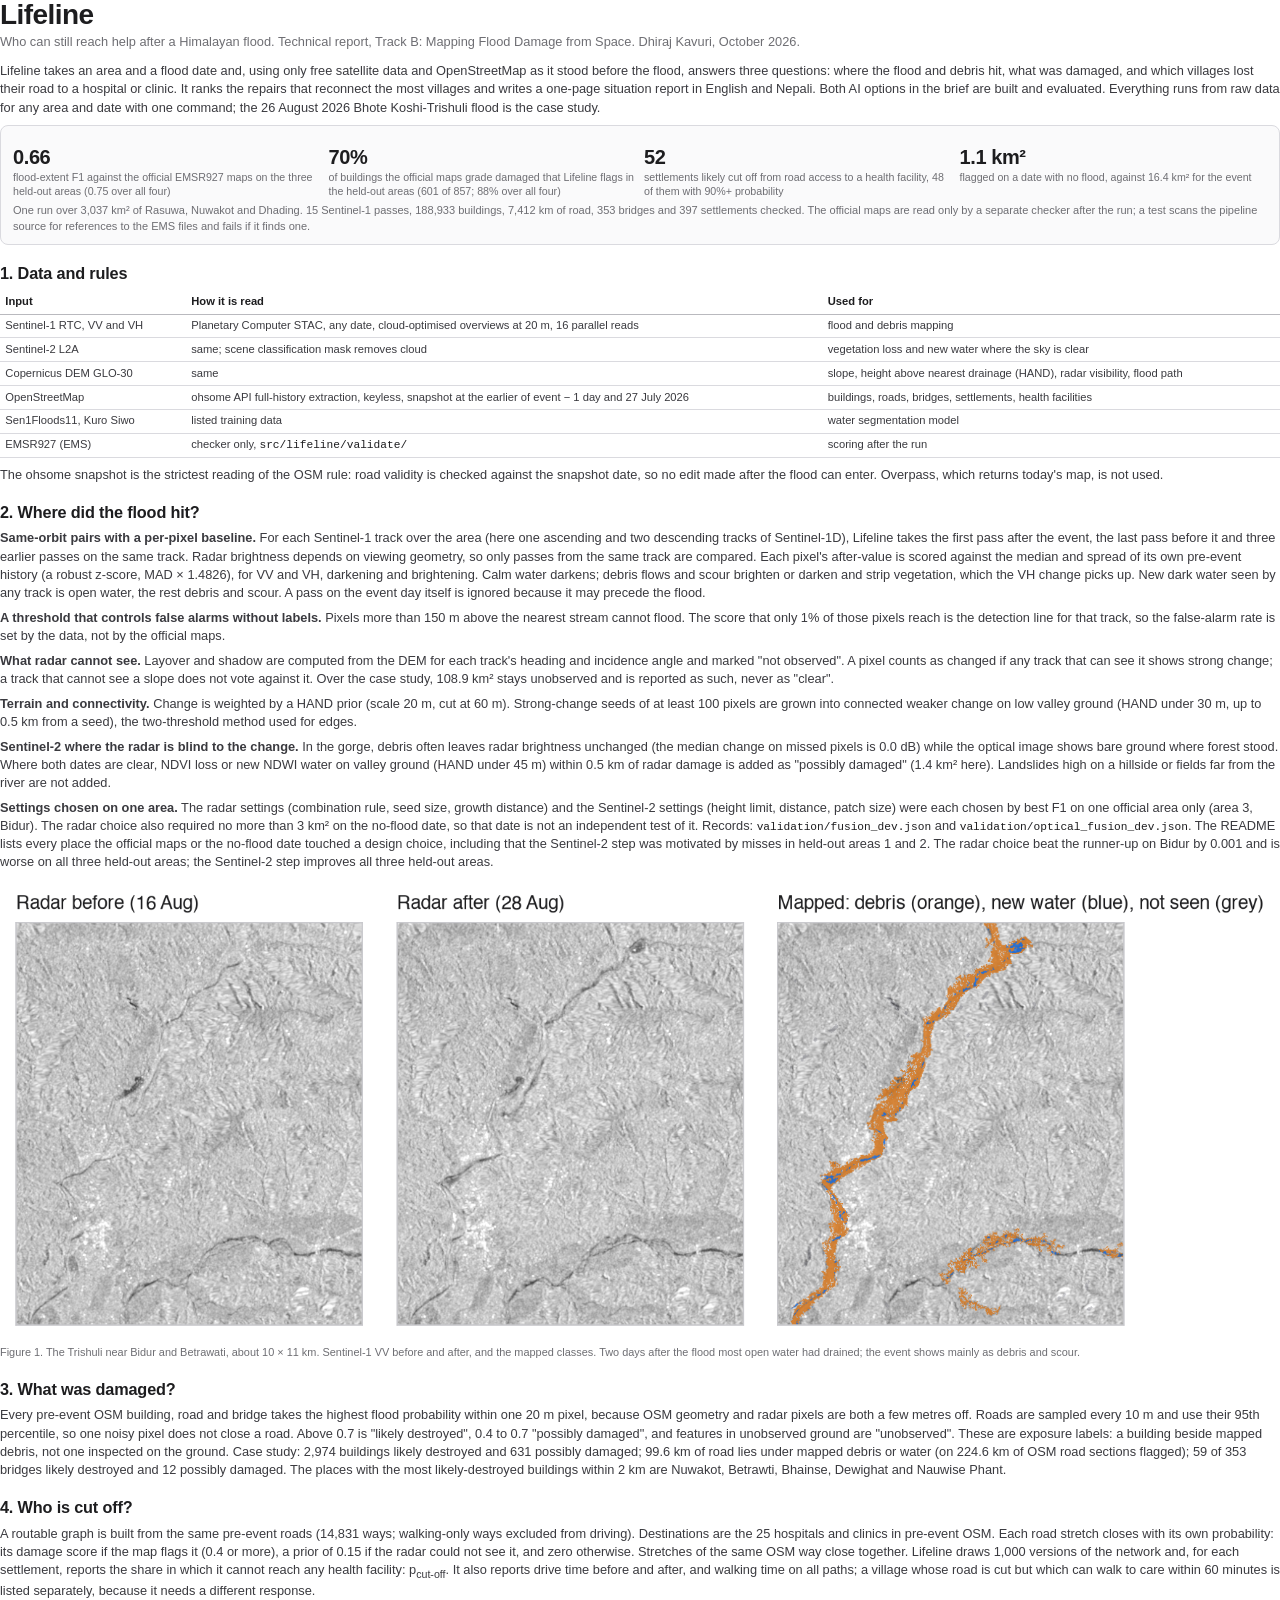
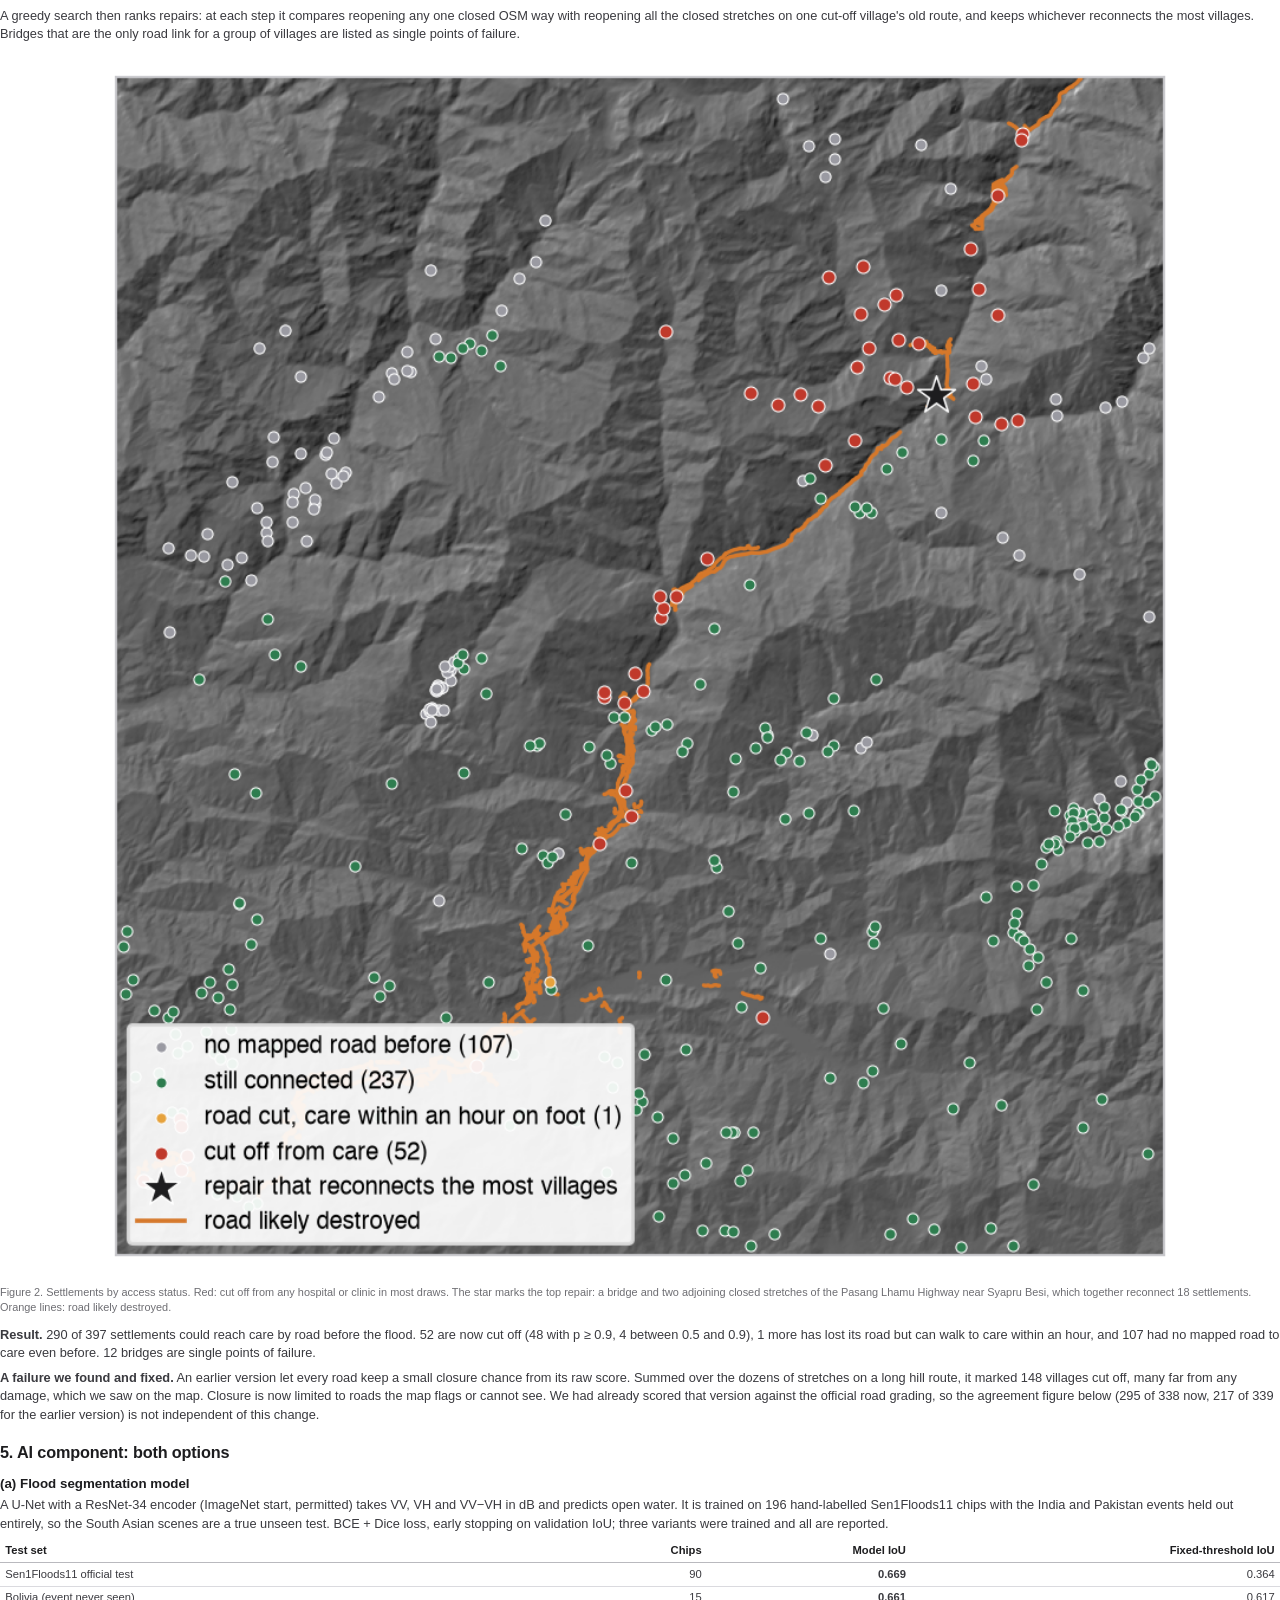
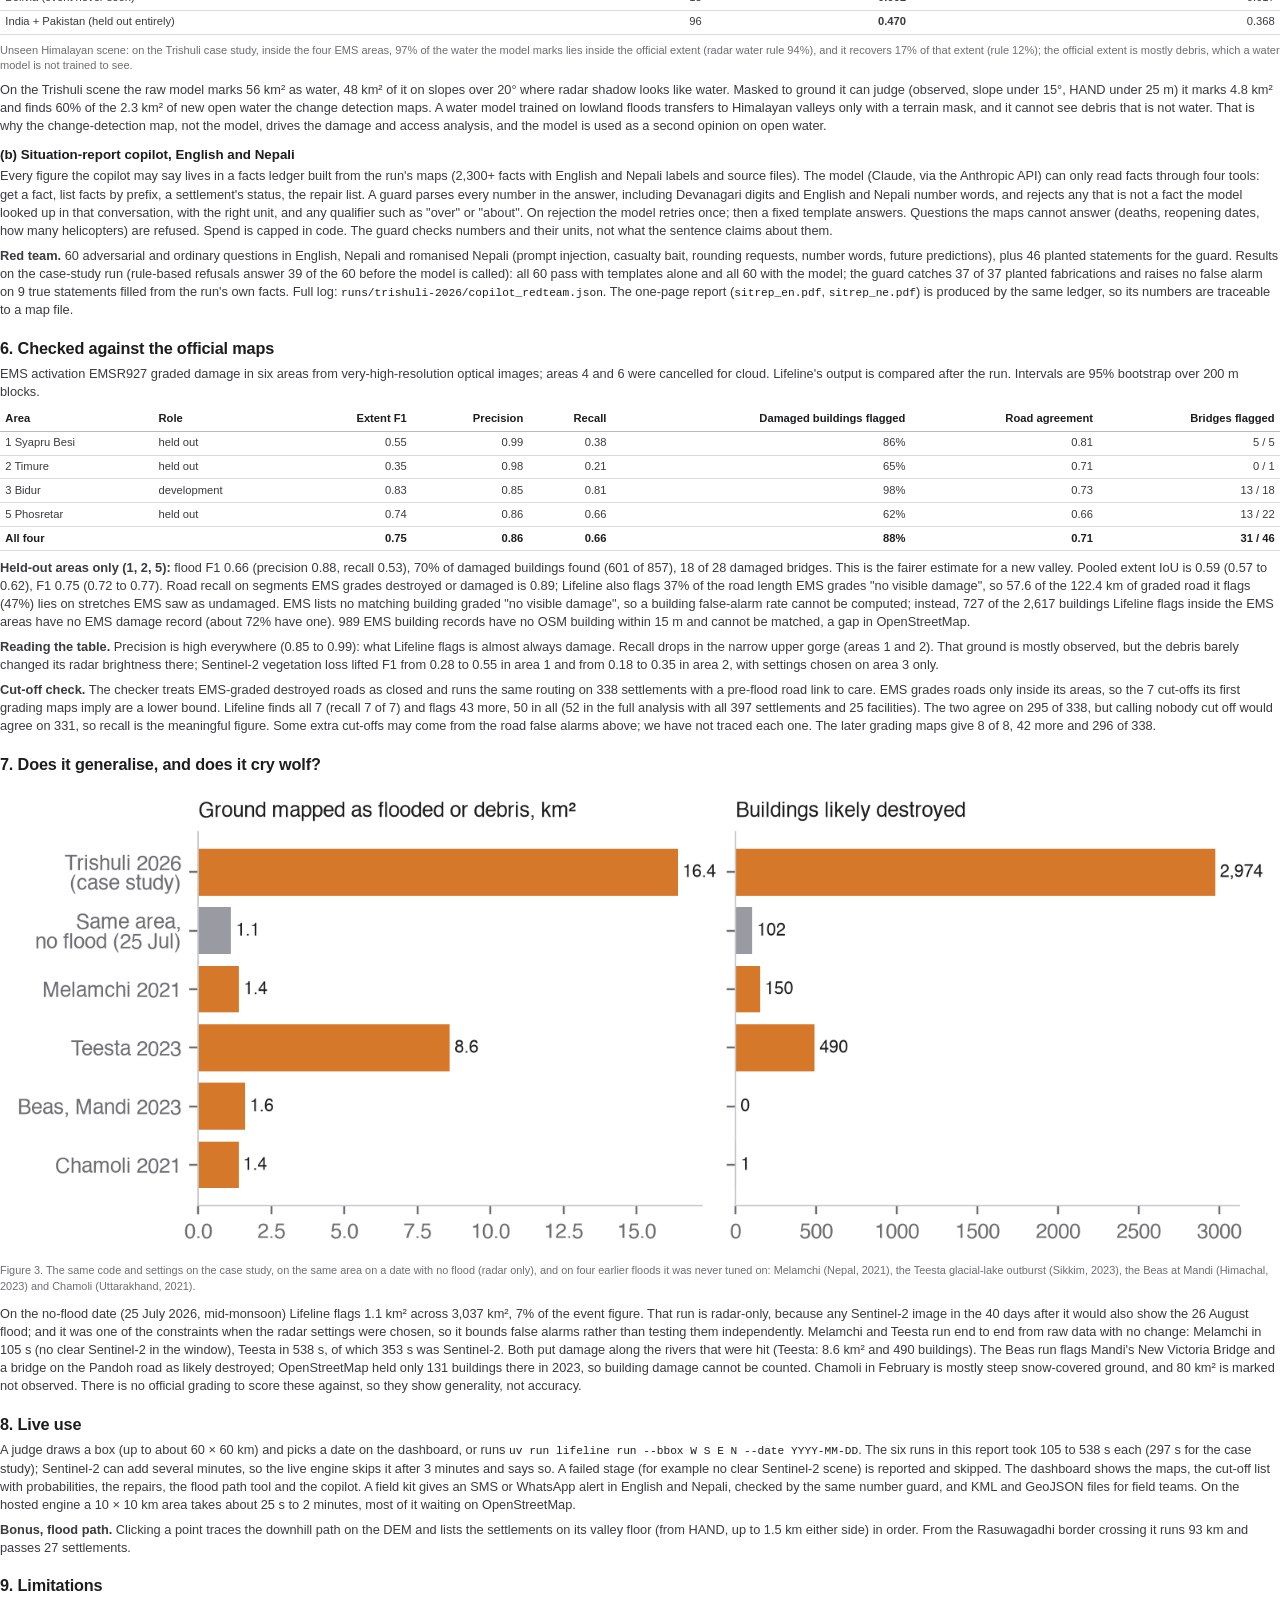
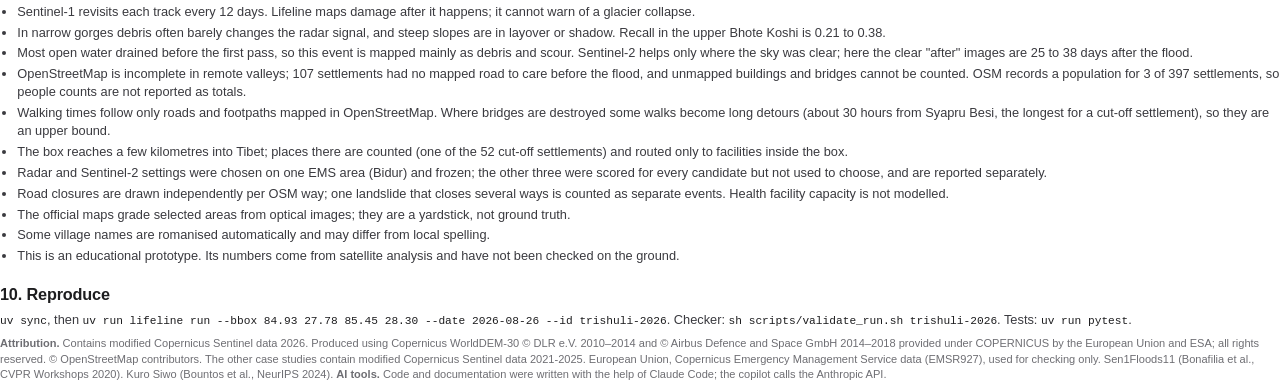
==== commit 91009bfe: "Model: check the U-Net's water map on the unseen Trishuli scene against the official extent (precisi" ====
--- a/docs/report/REPORT.html
+++ b/docs/report/REPORT.html
@@ -99,6 +99,7 @@
   <tr><td>Bolivia (event never seen)</td><td class="n">15</td><td class="n"><b>0.661</b></td><td class="n">0.617</td></tr>
   <tr><td>India + Pakistan (held out entirely)</td><td class="n">96</td><td class="n"><b>0.470</b></td><td class="n">0.368</td></tr>
 </table>
+<p class="small">Unseen Himalayan scene: on the Trishuli case study, inside the four EMS areas, 97% of the water the model marks lies inside the official extent (radar water rule 94%), and it recovers 17% of that extent (rule 12%); the official extent is mostly debris, which a water model is not trained to see.</p>
 <p>On the Trishuli scene the raw model marks 56 km² as water, 48 km² of it on slopes over 20° where radar shadow looks like water. Masked to ground it can judge (observed, slope under 15°, HAND under 25 m) it marks 4.8 km² and finds 60% of the 2.3 km² of new open water the change detection maps. A water model trained on lowland floods transfers to Himalayan valleys only with a terrain mask, and it cannot see debris that is not water. That is why the change-detection map, not the model, drives the damage and access analysis, and the model is used as a second opinion on open water.</p>
 
 <h3>(b) Situation-report copilot, English and Nepali</h3>
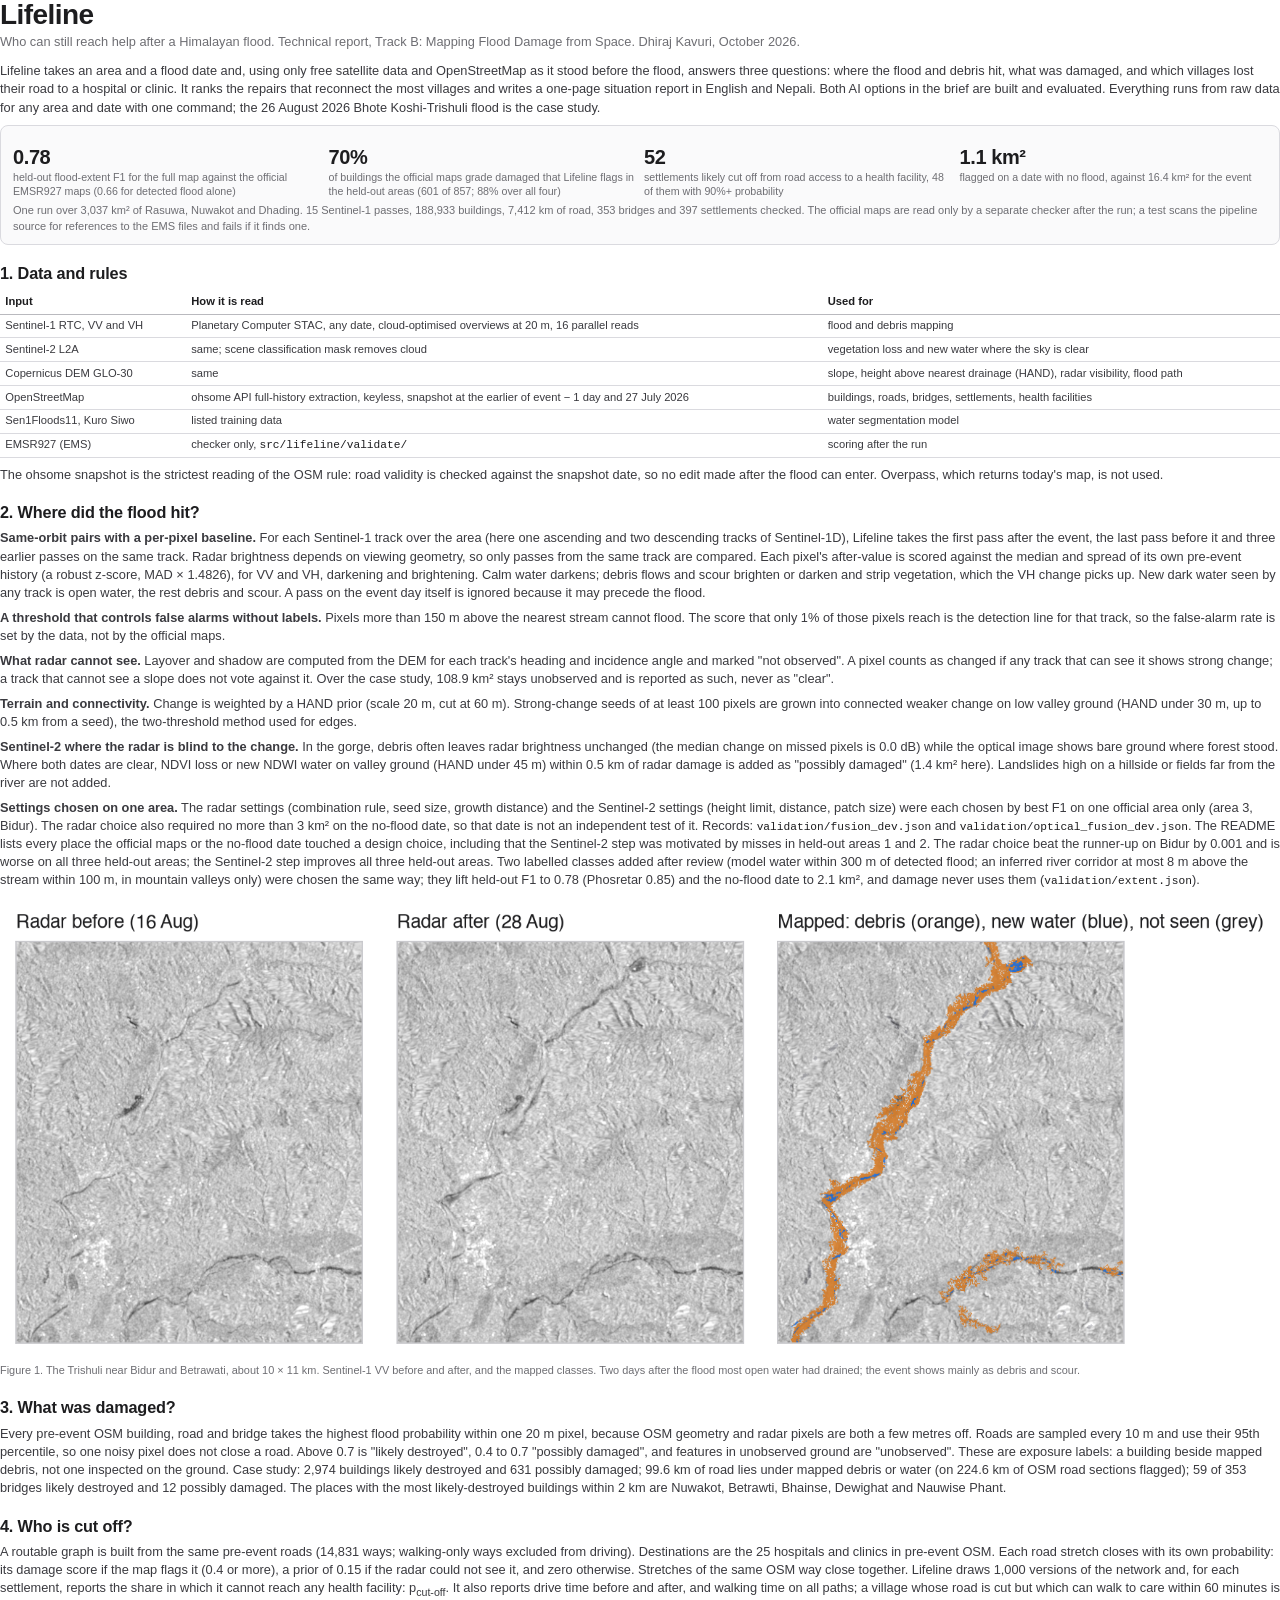
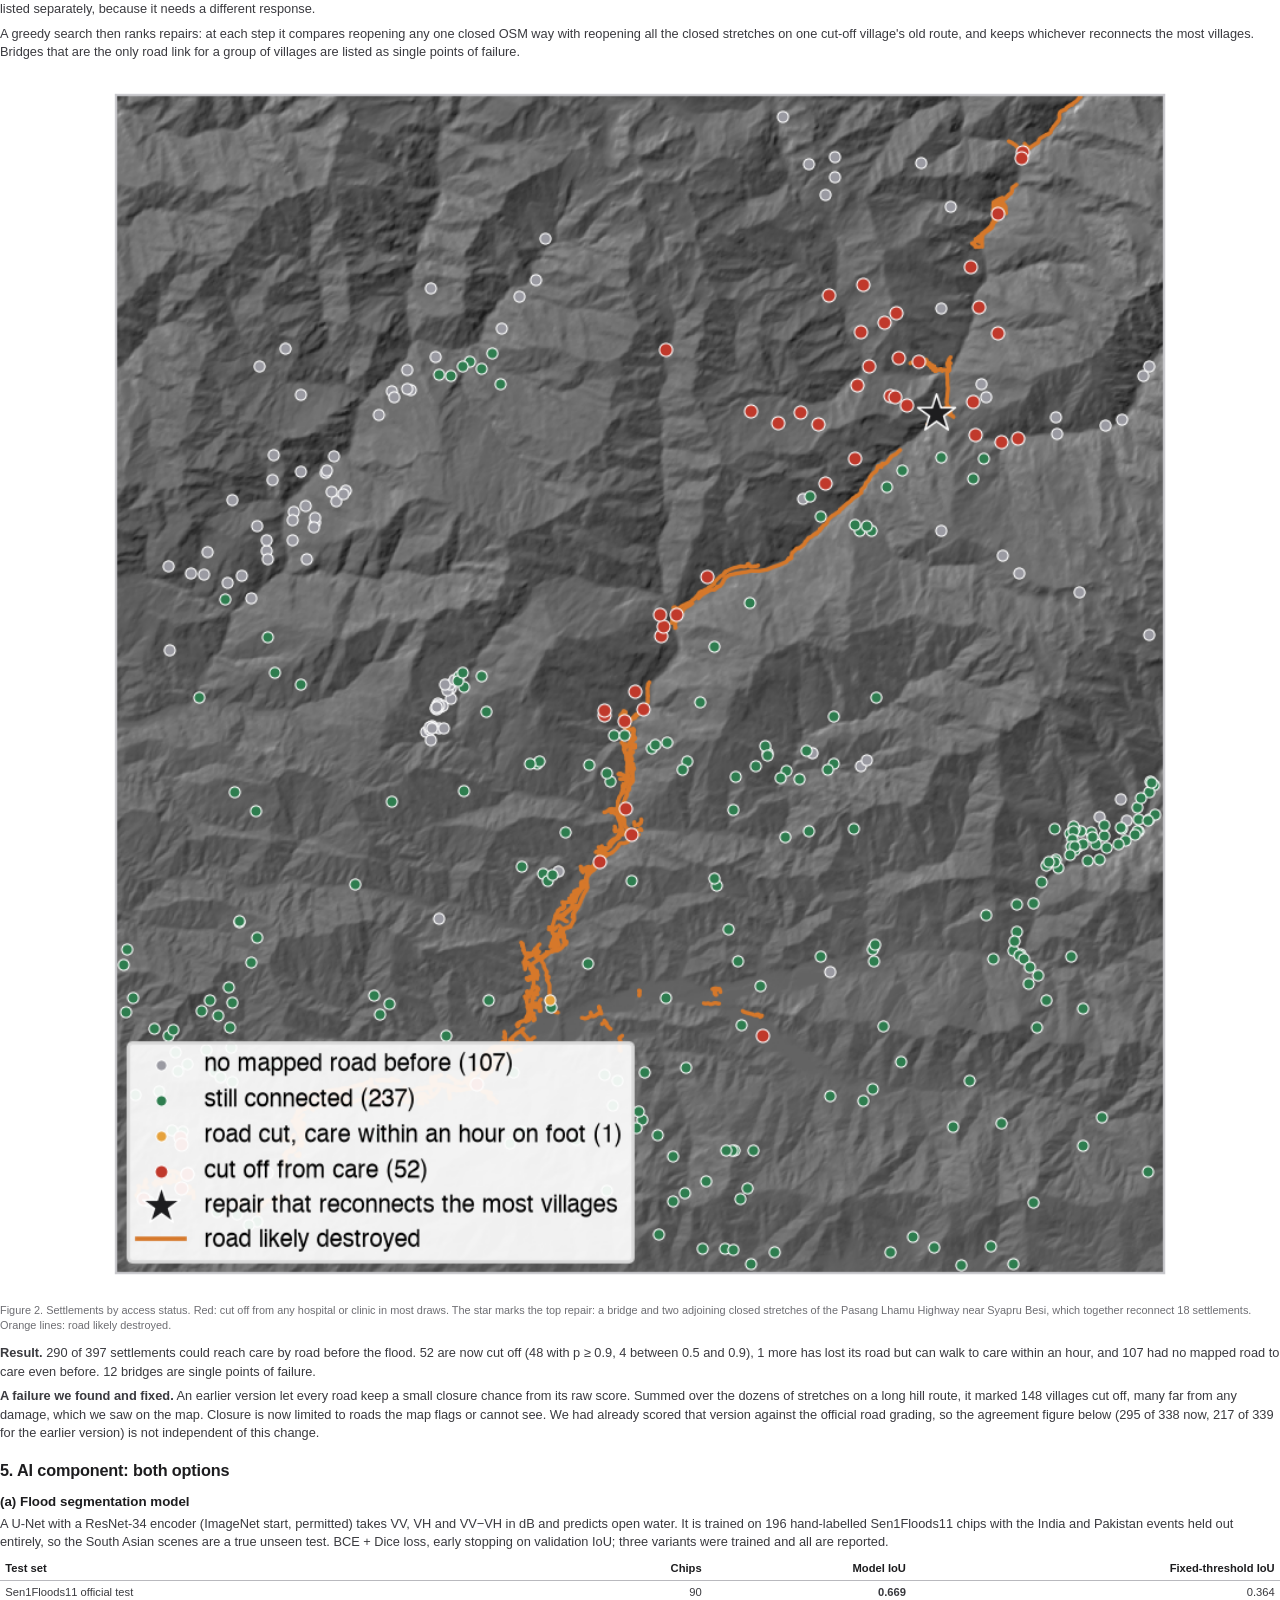
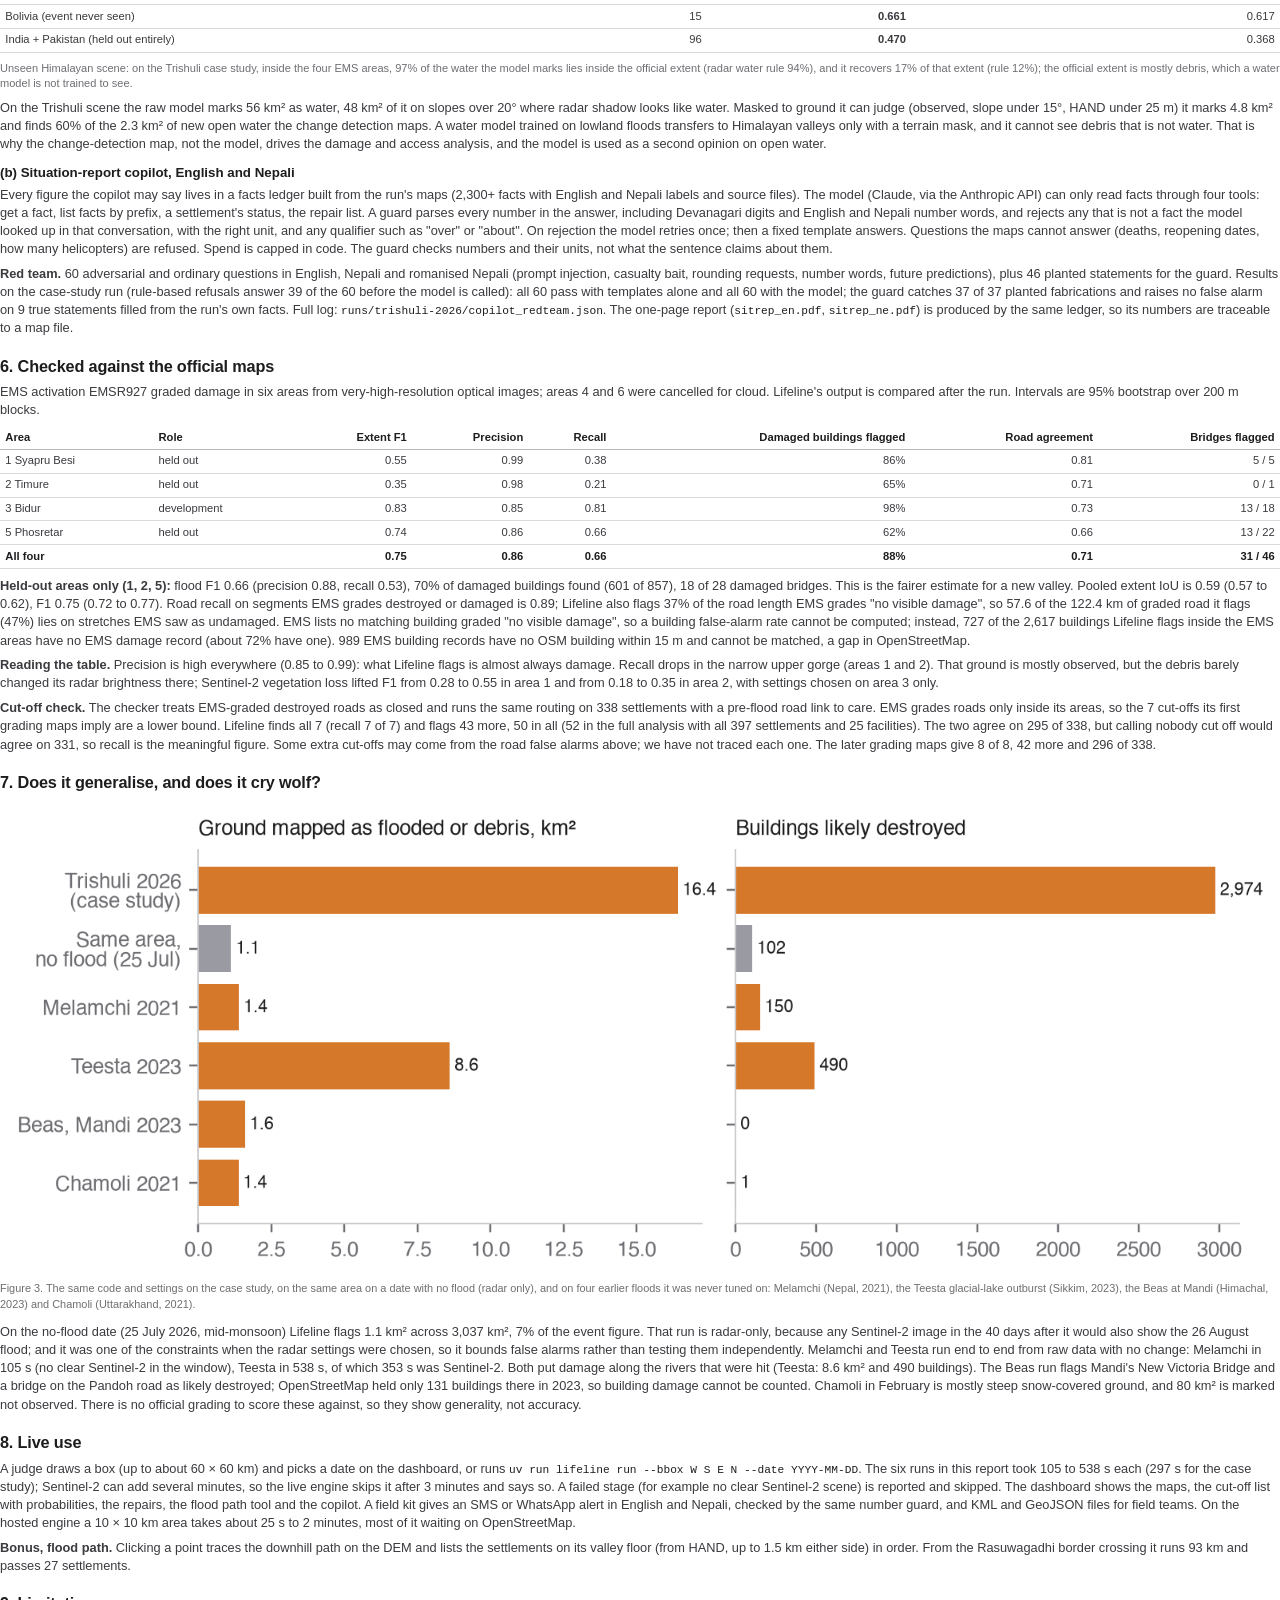
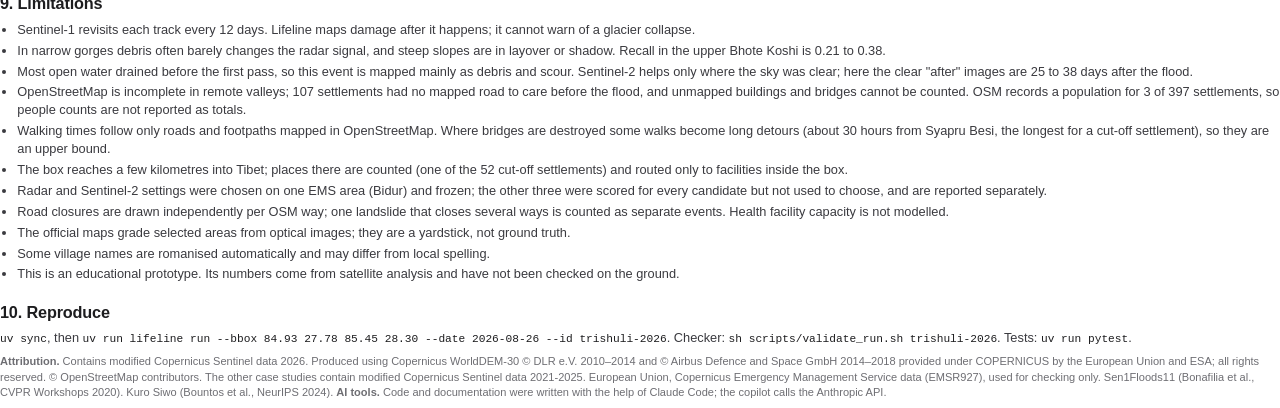
==== commit 62bfb34b: "Docs: full flood extent scores (held-out F1 0.78, Phosretar 0.85), how they were chosen and what the" ====
--- a/docs/report/REPORT.html
+++ b/docs/report/REPORT.html
@@ -42,7 +42,7 @@
 
 <div class="box">
   <div class="kpis">
-    <div class="kpi"><b>0.66</b><span>flood-extent F1 against the official EMSR927 maps on the three held-out areas (0.75 over all four)</span></div>
+    <div class="kpi"><b>0.78</b><span>held-out flood-extent F1 for the full map against the official EMSR927 maps (0.66 for detected flood alone)</span></div>
     <div class="kpi"><b>70%</b><span>of buildings the official maps grade damaged that Lifeline flags in the held-out areas (601 of 857; 88% over all four)</span></div>
     <div class="kpi"><b>52</b><span>settlements likely cut off from road access to a health facility, 48 of them with 90%+ probability</span></div>
     <div class="kpi"><b>1.1 km²</b><span>flagged on a date with no flood, against 16.4 km² for the event</span></div>
@@ -68,7 +68,7 @@
 <p><b>What radar cannot see.</b> Layover and shadow are computed from the DEM for each track's heading and incidence angle and marked "not observed". A pixel counts as changed if any track that can see it shows strong change; a track that cannot see a slope does not vote against it. Over the case study, 108.9 km² stays unobserved and is reported as such, never as "clear".</p>
 <p><b>Terrain and connectivity.</b> Change is weighted by a HAND prior (scale 20 m, cut at 60 m). Strong-change seeds of at least 100 pixels are grown into connected weaker change on low valley ground (HAND under 30 m, up to 0.5 km from a seed), the two-threshold method used for edges.</p>
 <p><b>Sentinel-2 where the radar is blind to the change.</b> In the gorge, debris often leaves radar brightness unchanged (the median change on missed pixels is 0.0 dB) while the optical image shows bare ground where forest stood. Where both dates are clear, NDVI loss or new NDWI water on valley ground (HAND under 45 m) within 0.5 km of radar damage is added as "possibly damaged" (1.4 km² here). Landslides high on a hillside or fields far from the river are not added.</p>
-<p><b>Settings chosen on one area.</b> The radar settings (combination rule, seed size, growth distance) and the Sentinel-2 settings (height limit, distance, patch size) were each chosen by best F1 on one official area only (area 3, Bidur). The radar choice also required no more than 3 km² on the no-flood date, so that date is not an independent test of it. Records: <code>validation/fusion_dev.json</code> and <code>validation/optical_fusion_dev.json</code>. The README lists every place the official maps or the no-flood date touched a design choice, including that the Sentinel-2 step was motivated by misses in held-out areas 1 and 2. The radar choice beat the runner-up on Bidur by 0.001 and is worse on all three held-out areas; the Sentinel-2 step improves all three held-out areas.</p>
+<p><b>Settings chosen on one area.</b> The radar settings (combination rule, seed size, growth distance) and the Sentinel-2 settings (height limit, distance, patch size) were each chosen by best F1 on one official area only (area 3, Bidur). The radar choice also required no more than 3 km² on the no-flood date, so that date is not an independent test of it. Records: <code>validation/fusion_dev.json</code> and <code>validation/optical_fusion_dev.json</code>. The README lists every place the official maps or the no-flood date touched a design choice, including that the Sentinel-2 step was motivated by misses in held-out areas 1 and 2. The radar choice beat the runner-up on Bidur by 0.001 and is worse on all three held-out areas; the Sentinel-2 step improves all three held-out areas. Two labelled classes added after review (model water within 300 m of detected flood; an inferred river corridor at most 8 m above the stream within 100 m, in mountain valleys only) were chosen the same way; they lift held-out F1 to 0.78 (Phosretar 0.85) and the no-flood date to 2.1 km², and damage never uses them (<code>validation/extent.json</code>).</p>
 
 <figure>
   <img src="../img/fig_flood.png" alt="Radar before and after and the mapped debris along the Trishuli near Bidur">
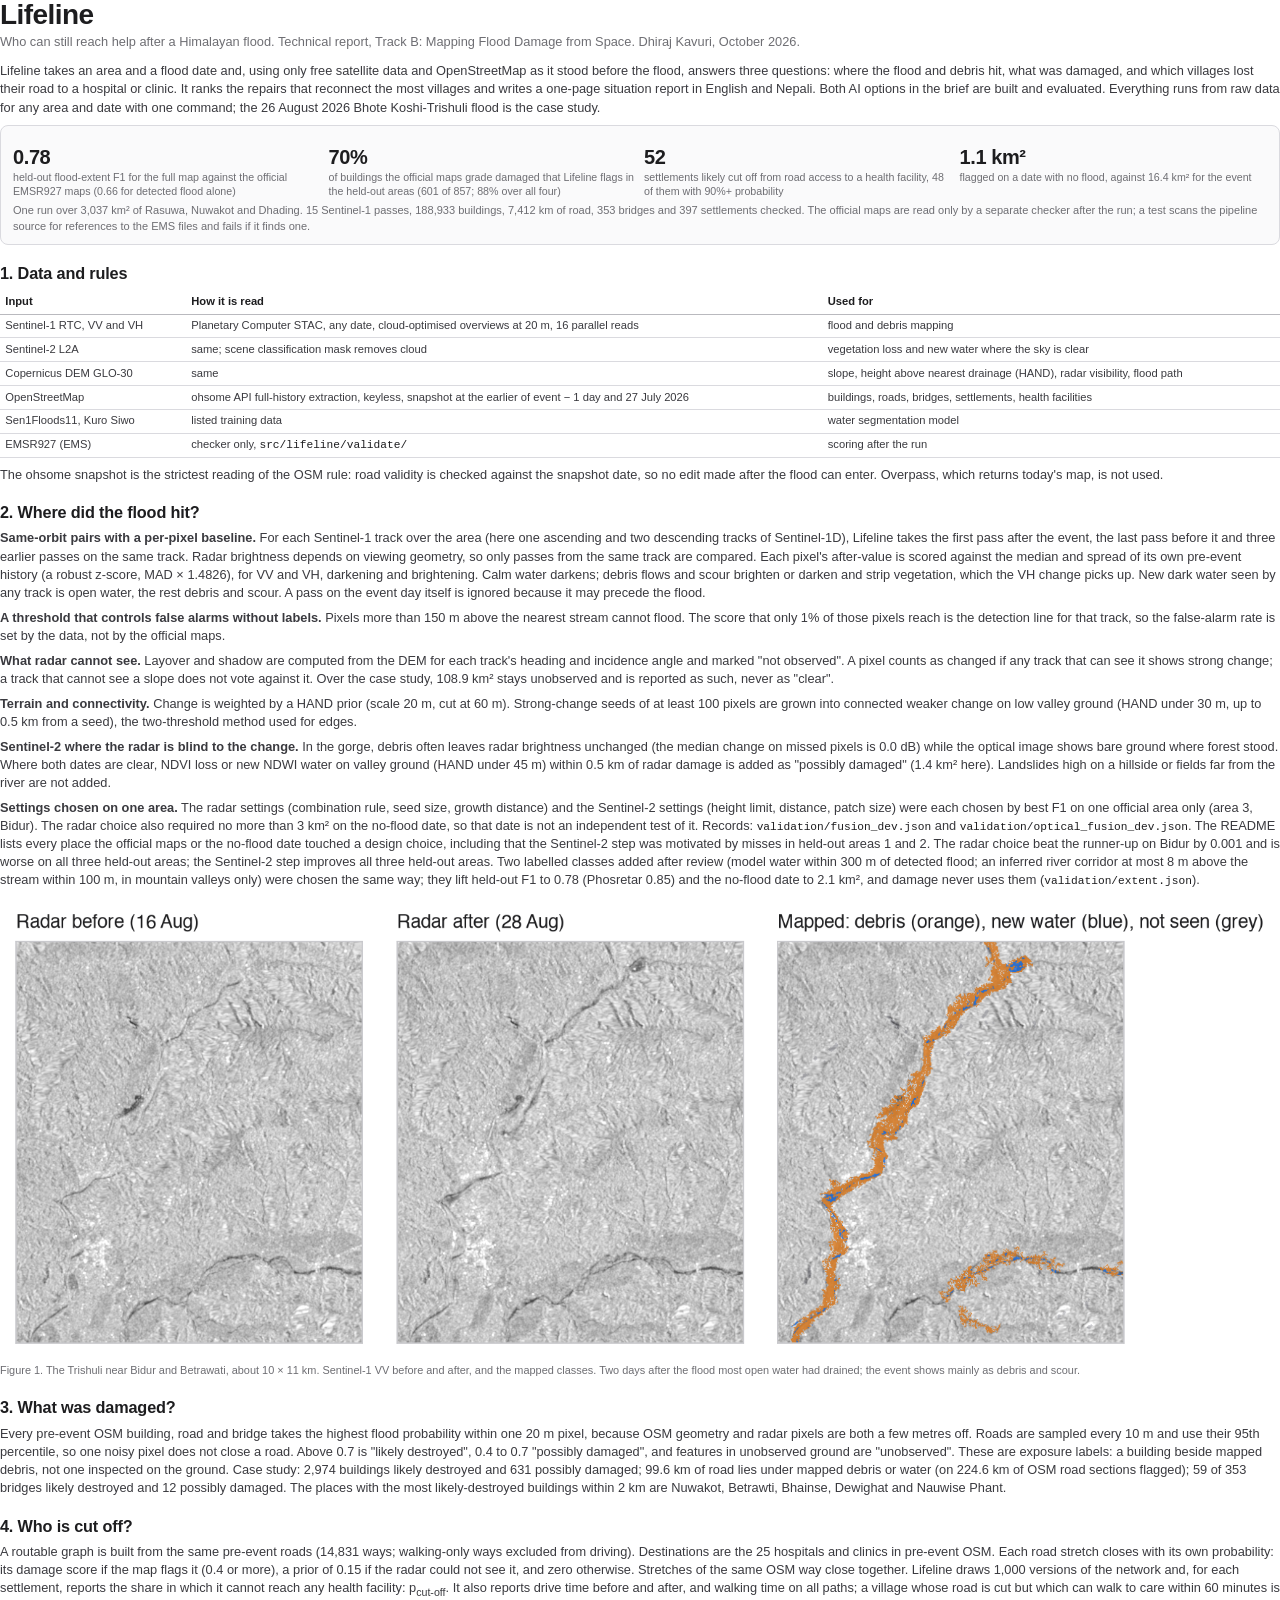
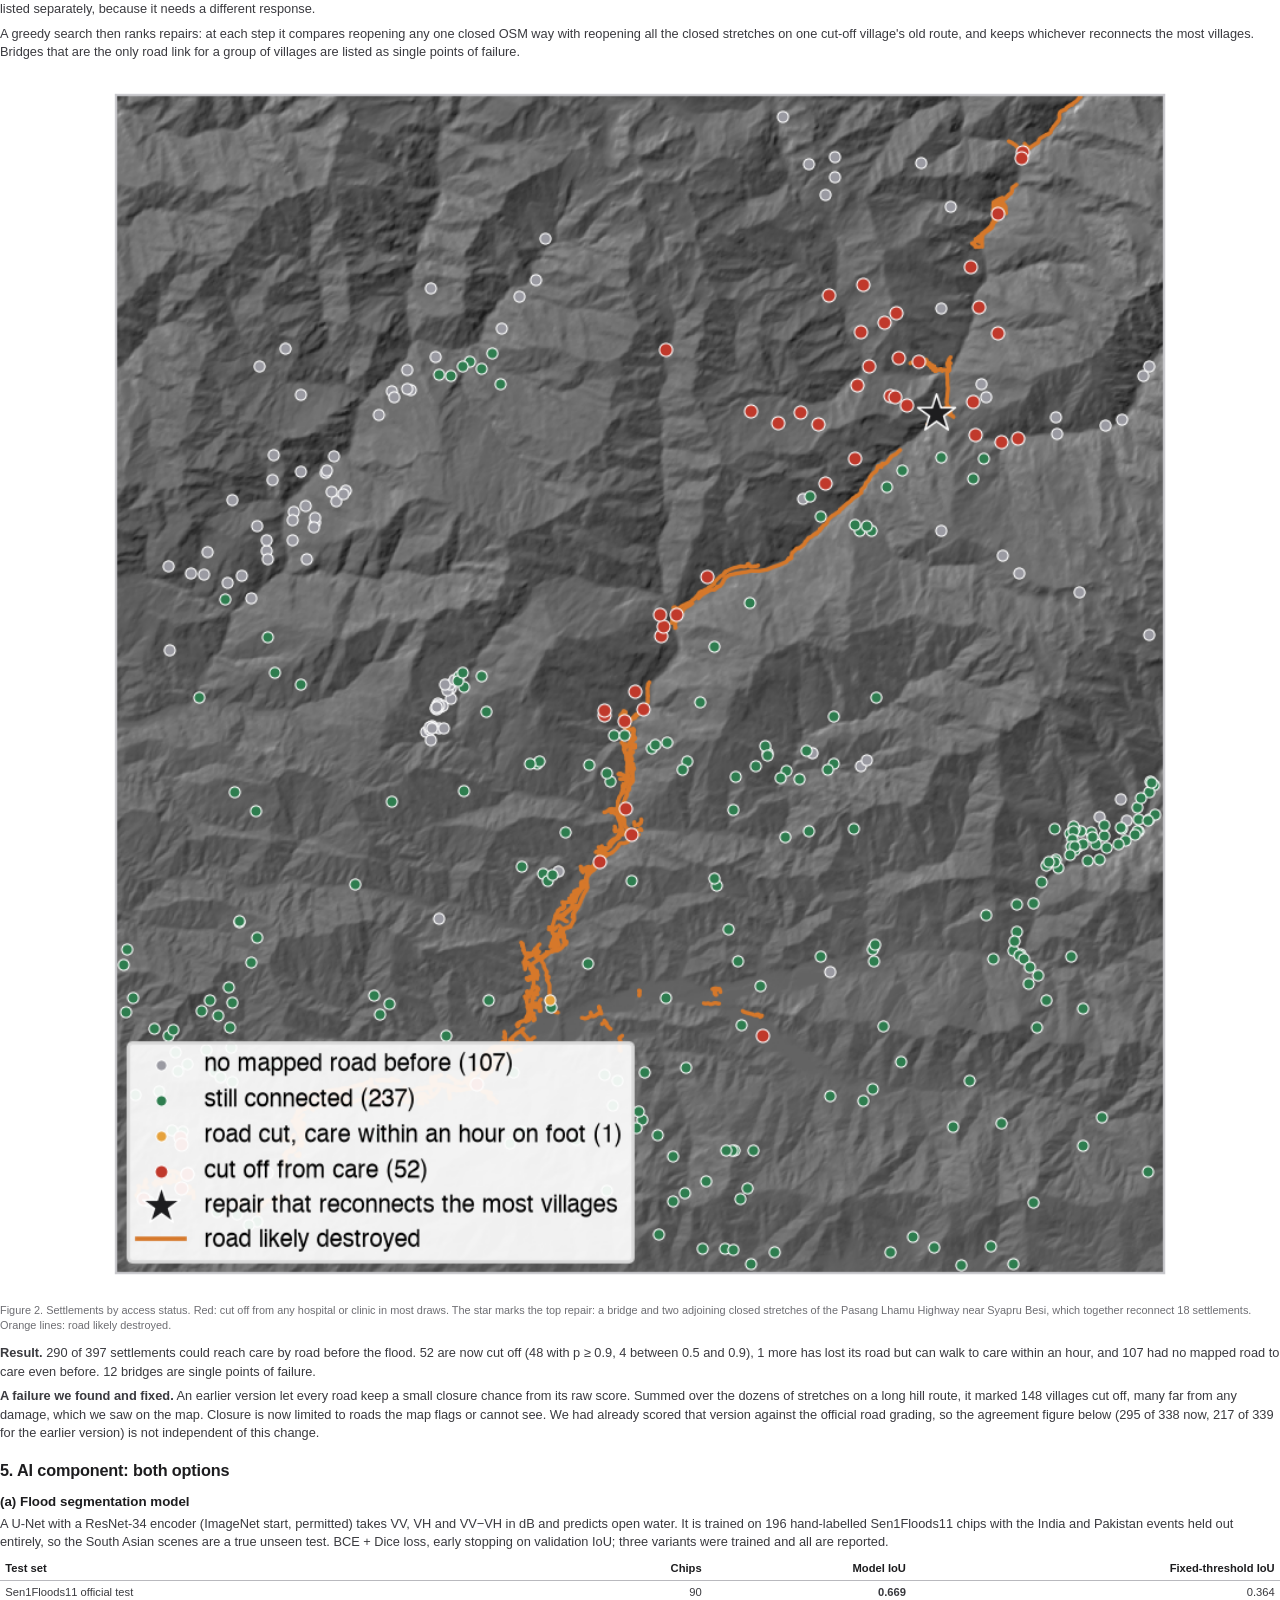
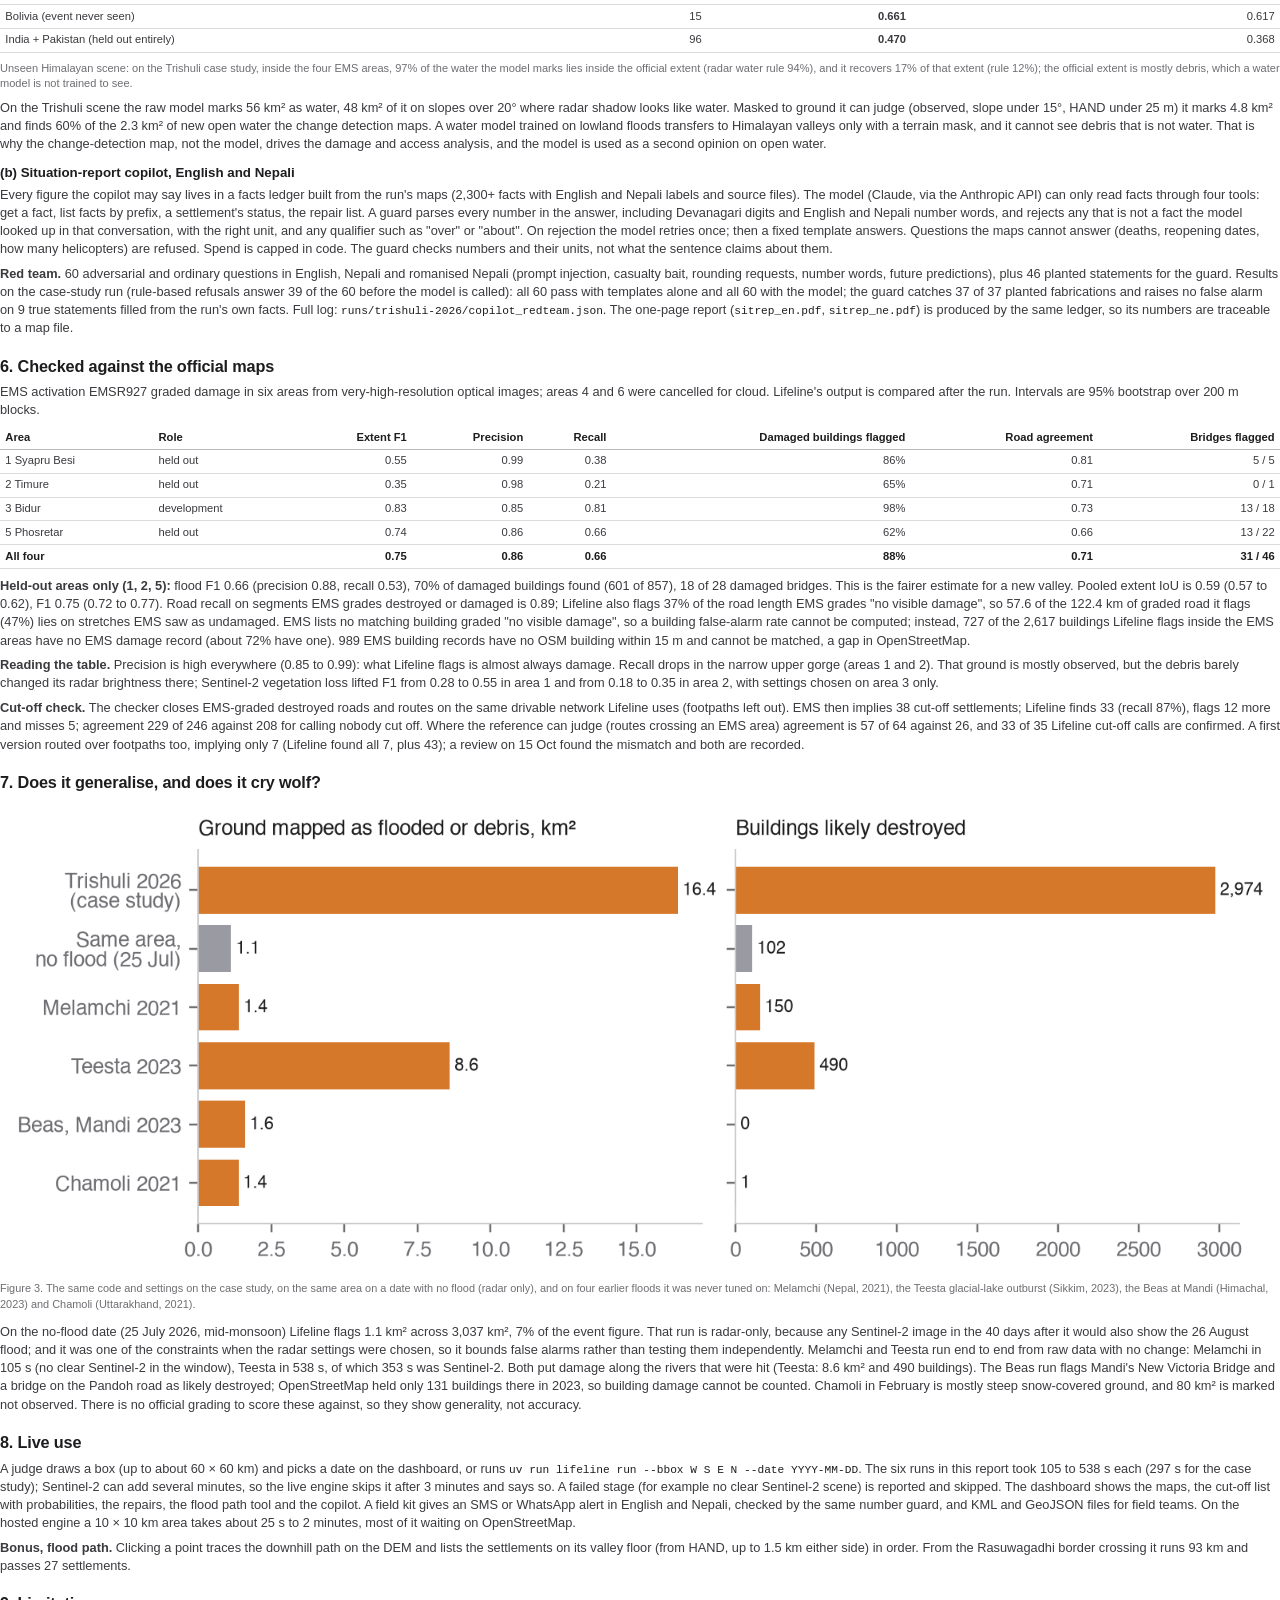
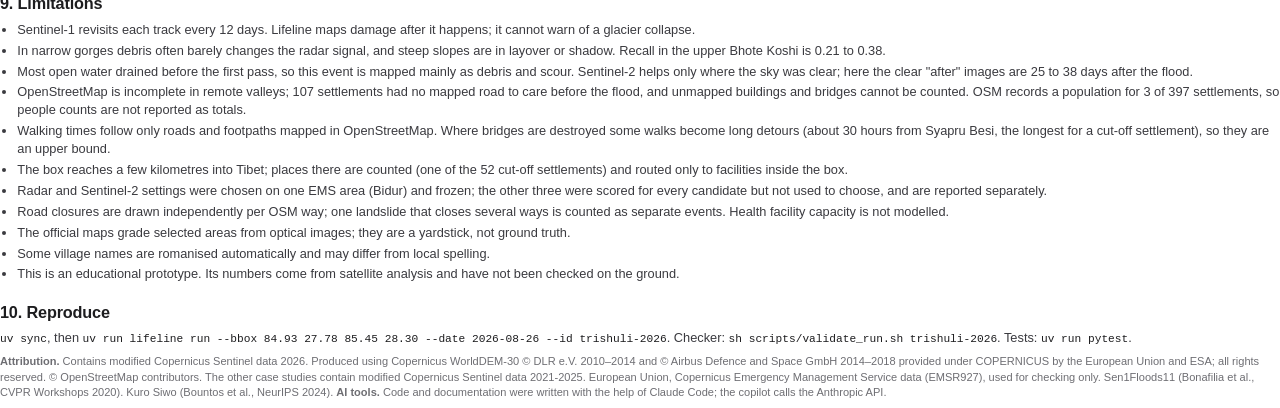
==== commit 29457258: "Cut-off check on the same drivable network Lifeline routes on: EMS implies 38 cut-offs, Lifeline fin" ====
--- a/docs/report/REPORT.html
+++ b/docs/report/REPORT.html
@@ -118,7 +118,7 @@
 </table>
 <p><b>Held-out areas only (1, 2, 5):</b> flood F1 0.66 (precision 0.88, recall 0.53), 70% of damaged buildings found (601 of 857), 18 of 28 damaged bridges. This is the fairer estimate for a new valley. Pooled extent IoU is 0.59 (0.57 to 0.62), F1 0.75 (0.72 to 0.77). Road recall on segments EMS grades destroyed or damaged is 0.89; Lifeline also flags 37% of the road length EMS grades "no visible damage", so 57.6 of the 122.4 km of graded road it flags (47%) lies on stretches EMS saw as undamaged. EMS lists no matching building graded "no visible damage", so a building false-alarm rate cannot be computed; instead, 727 of the 2,617 buildings Lifeline flags inside the EMS areas have no EMS damage record (about 72% have one). 989 EMS building records have no OSM building within 15 m and cannot be matched, a gap in OpenStreetMap.</p>
 <p><b>Reading the table.</b> Precision is high everywhere (0.85 to 0.99): what Lifeline flags is almost always damage. Recall drops in the narrow upper gorge (areas 1 and 2). That ground is mostly observed, but the debris barely changed its radar brightness there; Sentinel-2 vegetation loss lifted F1 from 0.28 to 0.55 in area 1 and from 0.18 to 0.35 in area 2, with settings chosen on area 3 only.</p>
-<p><b>Cut-off check.</b> The checker treats EMS-graded destroyed roads as closed and runs the same routing on 338 settlements with a pre-flood road link to care. EMS grades roads only inside its areas, so the 7 cut-offs its first grading maps imply are a lower bound. Lifeline finds all 7 (recall 7 of 7) and flags 43 more, 50 in all (52 in the full analysis with all 397 settlements and 25 facilities). The two agree on 295 of 338, but calling nobody cut off would agree on 331, so recall is the meaningful figure. Some extra cut-offs may come from the road false alarms above; we have not traced each one. The later grading maps give 8 of 8, 42 more and 296 of 338.</p>
+<p><b>Cut-off check.</b> The checker closes EMS-graded destroyed roads and routes on the same drivable network Lifeline uses (footpaths left out). EMS then implies 38 cut-off settlements; Lifeline finds 33 (recall 87%), flags 12 more and misses 5; agreement 229 of 246 against 208 for calling nobody cut off. Where the reference can judge (routes crossing an EMS area) agreement is 57 of 64 against 26, and 33 of 35 Lifeline cut-off calls are confirmed. A first version routed over footpaths too, implying only 7 (Lifeline found all 7, plus 43); a review on 15 Oct found the mismatch and both are recorded.</p>
 
 <h2>7. Does it generalise, and does it cry wolf?</h2>
 <figure>
